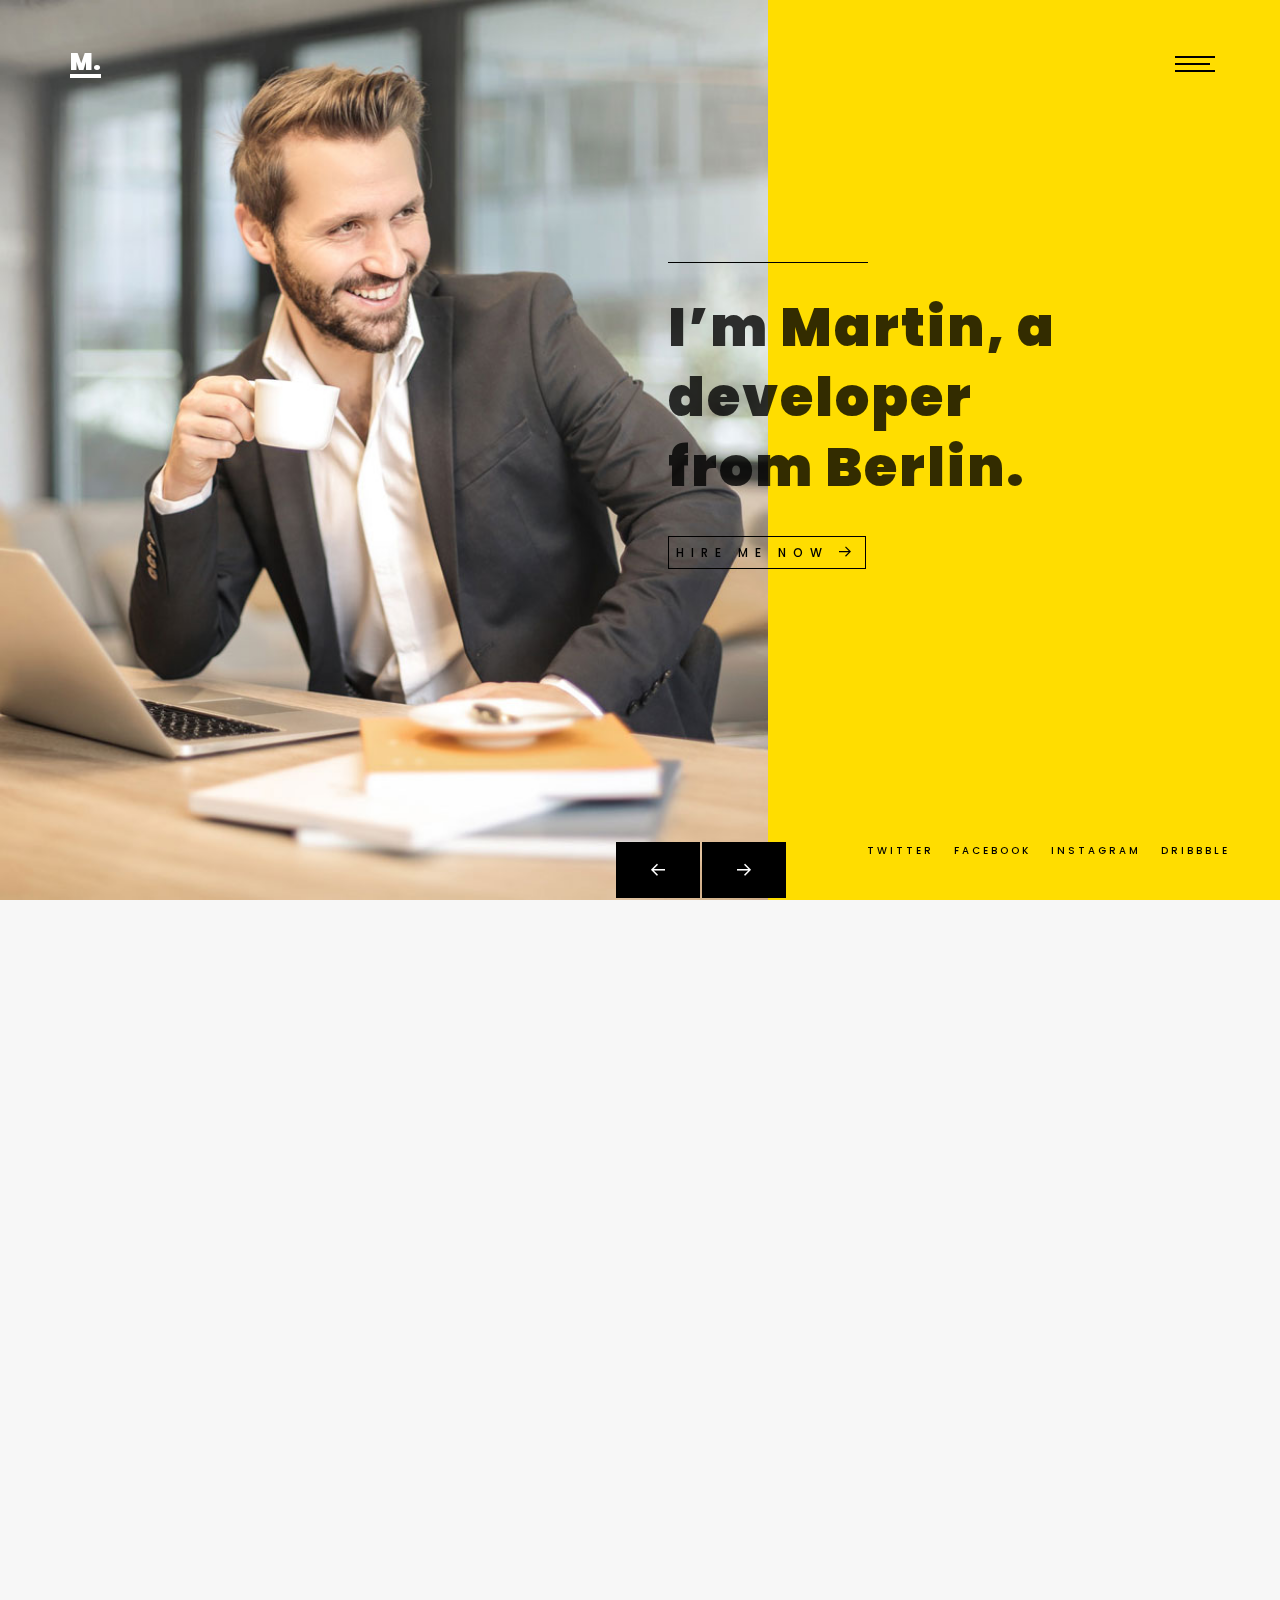
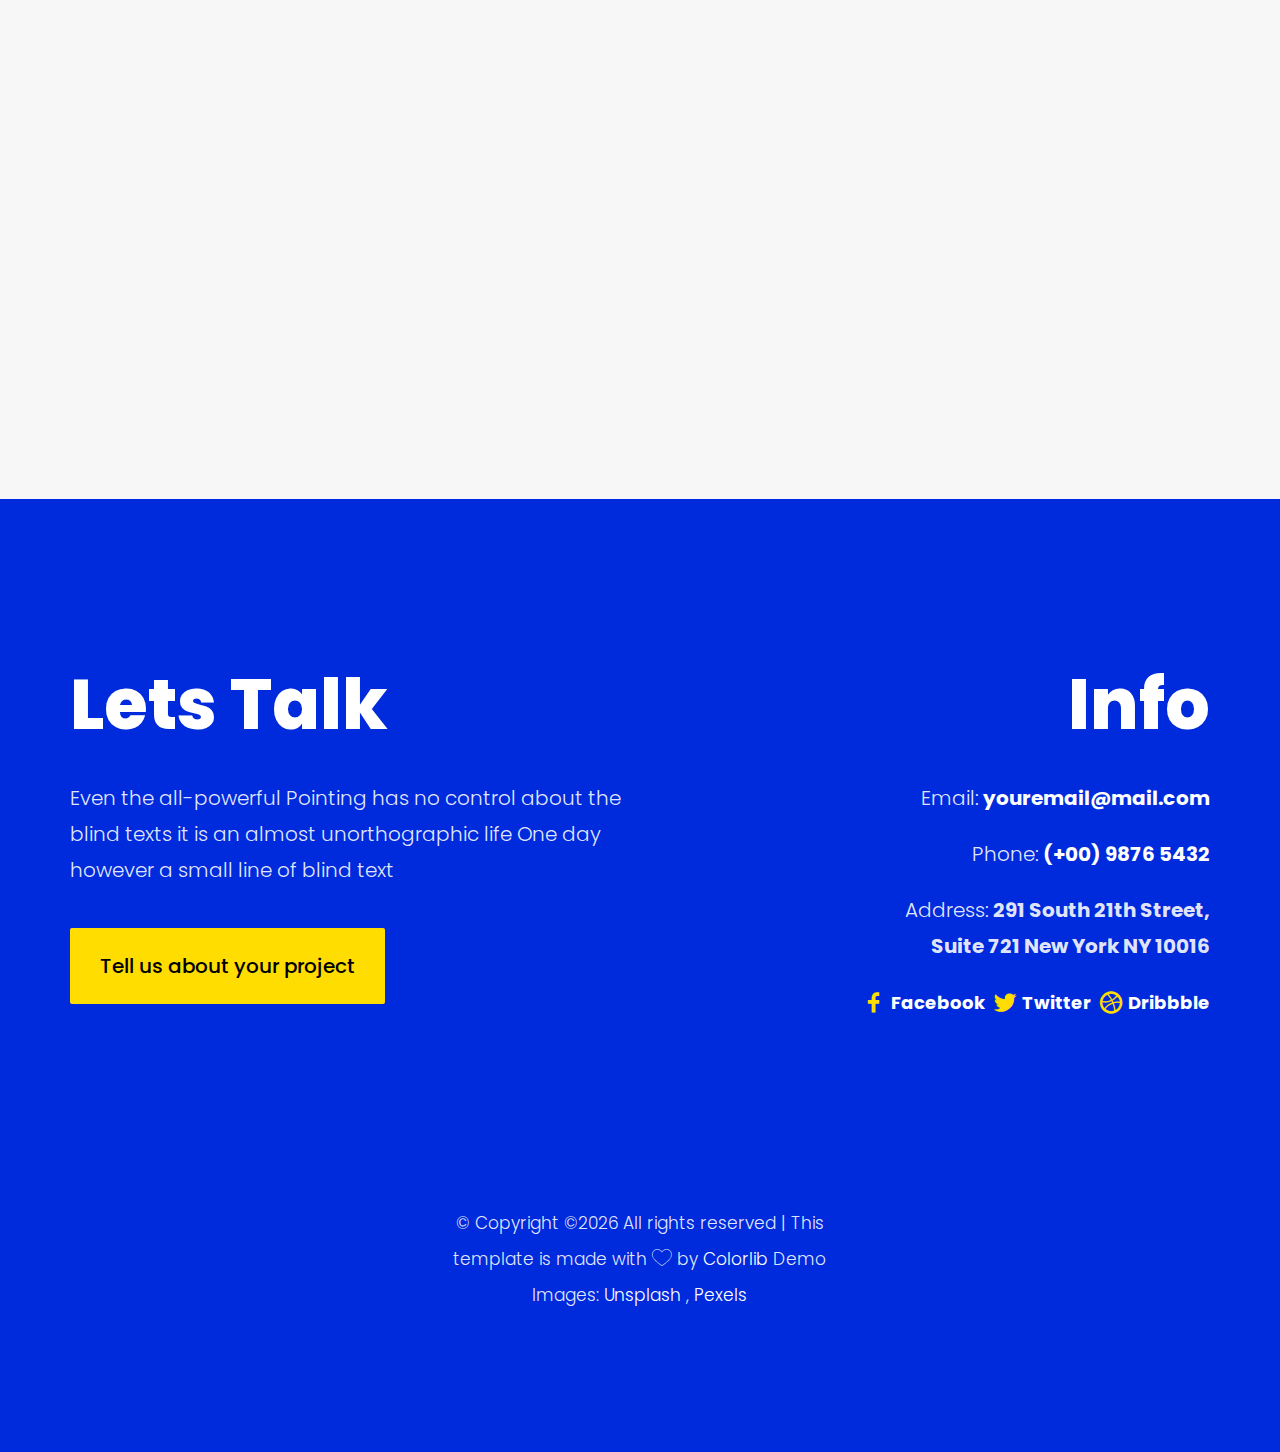
==== index.html @ ef17acbb "initial commmit" ====
<!DOCTYPE HTML>
<html>
	<head>
	<meta charset="utf-8">
	<meta http-equiv="X-UA-Compatible" content="IE=edge">
	<title>Martin Template</title>
	<meta name="viewport" content="width=device-width, initial-scale=1">
	<meta name="description" content="" />
	<meta name="keywords" content="" />
	<meta name="author" content="" />

  <!-- Facebook and Twitter integration -->
	<meta property="og:title" content=""/>
	<meta property="og:image" content=""/>
	<meta property="og:url" content=""/>
	<meta property="og:site_name" content=""/>
	<meta property="og:description" content=""/>
	<meta name="twitter:title" content="" />
	<meta name="twitter:image" content="" />
	<meta name="twitter:url" content="" />
	<meta name="twitter:card" content="" />

	<!-- Place favicon.ico and apple-touch-icon.png in the root directory -->
	<link rel="shortcut icon" href="favicon.ico">

	<link href="https://fonts.googleapis.com/css?family=Poppins:300,400,500,600,700,800" rel="stylesheet">
	
	<!-- Animate.css -->
	<link rel="stylesheet" href="css/animate.css">
	<!-- Icomoon Icon Fonts-->
	<link rel="stylesheet" href="css/icomoon.css">
	<!-- Bootstrap  -->
	<link rel="stylesheet" href="css/bootstrap.css">
	<!-- Owl Carousel -->
	<link rel="stylesheet" href="css/owl.carousel.min.css">
	<link rel="stylesheet" href="css/owl.theme.default.min.css">
	<!-- Magnific Popup -->
	<link rel="stylesheet" href="css/magnific-popup.css">

	<link rel="stylesheet" href="css/style.css">


	<!-- Modernizr JS -->
	<script src="js/modernizr-2.6.2.min.js"></script>
	<!-- FOR IE9 below -->
	<!--[if lt IE 9]>
	<script src="js/respond.min.js"></script>
	<![endif]-->

	</head>
	<body>

	<nav id="colorlib-main-nav" role="navigation">
		<a href="#" class="js-colorlib-nav-toggle colorlib-nav-toggle active"><i></i></a>
		<div class="js-fullheight colorlib-table">
			<div class="colorlib-table-cell js-fullheight">
				<div class="container">
					<div class="row">
						<div class="col-md-12 text-center">
							<ul>
								<li class="active"><a href="index.html"><span>Home</span></a></li>
								<li><a href="about.html"><span>About</span></a></li>
								<li><a href="services.html"><span>Services</span></a></li>
								<li><a href="work.html"><span>Work</span></a></li>
								<li><a href="blog.html"><span>Blog</span></a></li>
								<li><a href="contact.html"><span>Contact</span></a></li>
							</ul>
						</div>
					</div>
				</div>
			</div>
		</div>
	</nav>
	
	<div id="colorlib-page">
		<header>
			<div class="container">
				<div class="row">
					<div class="col-md-12">
						<div class="colorlib-navbar-brand">
							<a class="colorlib-logo" href="index.html">M.</a>
						</div>
						<a href="#" class="js-colorlib-nav-toggle colorlib-nav-toggle"><i></i></a>
					</div>
				</div>
			</div>
		</header>
		<div id="colorlib-hero" class="js-fullheight">
			<p class="social-media">
				<a href="#">Twitter</a>
				<a href="#">Facebook</a>
				<a href="#">Instagram</a>
				<a href="#">Dribbble</a>
			</p>
			<div class="owl-carousel">
				<div class="item">
					<div class="hero-flex js-fullheight">
						<div class="col-three-forth">
							<div class="hero-img js-fullheight" style="background-image: url(images/img_bg_1.jpg);"></div>
						</div>
						<div class="col-one-forth js-fullheight">
							<div class="display-t js-fullheight">
								<div class="display-tc js-fullheight">
									<div class="text-inner">
										<div class="desc">
											<h2>I’m Martin, a developer from Berlin.</h2>
											<p><a href="work.html" class="btn-view">Hire me now <i class="icon-arrow-right3"></i></a></p>
										</div>
									</div>
								</div>
							</div>
						</div>
					</div>
				</div>
				<div class="item">
					<div class="hero-flex js-fullheight">
						<div class="col-three-forth">
							<div class="hero-img js-fullheight" style="background-image: url(images/img_bg_2.jpg);"></div>
						</div>
						<div class="col-one-forth js-fullheight">
							<div class="display-t js-fullheight">
								<div class="display-tc js-fullheight">
									<div class="text-inner">
										<div class="desc">
											<h2>I'm a Digital Product Designer &amp; Art Director based in Berlin.</h2>
											<p><a href="work.html" class="btn-view">Hire me now <i class="icon-arrow-right3"></i></a></p>
										</div>
									</div>
								</div>
							</div>
						</div>
					</div>
				</div>
			</div>
		</div>
		<div class="colorlib-services">
			<div class="container">
				<div class="row">
					<div class="col-md-12 col-md-offset-0 text-center animate-box intro-heading">
						<span>What I Do</span>
						<h2>Strategy, design and a bit of magic</h2>
					</div>
				</div>
				<div class="row">
					<div class="col-md-4 text-center animate-box">
						<div class="services">
							<span class="icon">
								<i class="icon-magnifying-glass"></i>
							</span>
							<div class="desc">
								<h3><a href="#">Explore</a></h3>
								<h4>Design Sprints</h4>
								<h4>Product Strategy</h4>
								<h4>UX Strategy</h4>
							</div>
						</div>
					</div>
					<div class="col-md-4 text-center animate-box">
						<div class="services">
							<span class="icon">
								<i class="icon-layers"></i>
							</span>
							<div class="desc">
								<h3><a href="#">Create</a></h3>
								<h4>Information</h4>
								<h4>UX/UI Design</h4>
								<h4>Branding</h4>
							</div>
						</div>
					</div>
					<div class="col-md-4 text-center animate-box">
						<div class="services">
							<span class="icon">
								<i class="icon-lightbulb"></i>
							</span>
							<div class="desc">
								<h3><a href="#">Learn</a></h3>
								<h4>Prototyping</h4>
								<h4>User Testing</h4>
								<h4>UI Testing</h4>
							</div>
						</div>
					</div>
				</div>
			</div>
		</div>
		
		<div class="colorlib-case colorlib-bg-white">
			<div class="container">
				<div class="row">
					<div class="col-md-12 col-md-offset-0 text-center animate-box intro-heading">
						<span>Work</span>
						<h2>Happy spending my time to this projects</h2>
					</div>
				</div>
				<div class="work-wrap">
					<div class="row animate-box">
						<div class="owl-carousel1">
							<div class="item">
								<div class="col-md-6">
									<div class="case-img" style="background-image: url(images/work-1.jpg);"></div>
								</div>
								<div class="col-md-6">
									<div class="case-desc">
										<p class="tag"><span>UI/UX, Art Direction</span></p>
										<h3><a href="#">Playtime Website Manager</a></h3>
										<p>Even the all-powerful Pointing has no control about the blind texts it is an almost unorthographic life One day however a small</p>
										<p><a href="#" class="btn btn-primary">See details</a></p>
									</div>
								</div>
							</div>
							<div class="item">
								<div class="col-md-6">
									<div class="case-img" style="background-image: url(images/work-2.jpg);"></div>
								</div>
								<div class="col-md-6">
									<div class="case-desc">
										<p class="tag"><span>UI/UX, Art Direction</span></p>
										<h3><a href="#">Race Mobile Application</a></h3>
										<p>Even the all-powerful Pointing has no control about the blind texts it is an almost unorthographic life One day however a small</p>
										<p><a href="#" class="btn btn-primary">See details</a></p>
									</div>
								</div>
							</div>
							<div class="item">
								<div class="col-md-6">
									<div class="case-img" style="background-image: url(images/work-3.jpg);"></div>
								</div>
								<div class="col-md-6">
									<div class="case-desc">
										<p class="tag"><span>UI/UX, Art Direction</span></p>
										<h3><a href="#">Playtime Website Manager</a></h3>
										<p>Even the all-powerful Pointing has no control about the blind texts it is an almost unorthographic life One day however a small</p>
										<p><a href="#" class="btn btn-primary">See details</a></p>
									</div>
								</div>
							</div>
						</div>
					</div>
				</div>
			</div>
		</div>

		<div id="colorlib-subscribe">
			<div class="overlay"></div>
			<div class="container">
				<div class="row row-padded-bottom">
					<div class="col-md-8 col-md-offset-2 text-center animate-box">
						<p>When she reached the first hills of the Italic Mountains, she had a last view back on the skyline of her hometown Bookmarksgrove, the headline of Alphabet Village and the subline of her own road, the Line Lane. Pityful a rethoric question ran over her cheek, then she continued her way.</p>
						<p>Even the all-powerful <strong>Pointing</strong> has no <strong>control about the blind texts it is an almost unorthographic</strong> life One day however a small line of blind text</p>
						<p><a href="#" class="resume"><i class="icon-documents"></i> Read my resume here</a></p>
					</div>
				</div>
				<div class="row">
					<div class="col-md-8 col-md-offset-2 text-center colorlib-heading animate-box">
						<h2>Subscribe Newsletter</h2>
						<p>Subscribe our newsletter and get latest update</p>
					</div>
				</div>
				<div class="row animate-box">
					<div class="col-md-6 col-md-offset-3">
						<div class="row">
							<div class="col-md-12">
								<form class="form-inline qbstp-header-subscribe">
									<div class="col-three-forth">
										<div class="form-group">
											<input type="text" class="form-control" id="email" placeholder="Enter your email">
										</div>
									</div>
									<div class="col-one-third">
										<div class="form-group">
											<button type="submit" class="btn btn-primary">Subscribe Now</button>
										</div>
									</div>
								</form>
							</div>
						</div>
					</div>
				</div>
			</div>
		</div>

		<footer class="colorlib-footer">
			<div class="container">
				<div class="row row-padded-bottom">
					<div class="col-md-6">
						<h3>Lets Talk</h3>
						<p>Even the all-powerful Pointing has no control about the blind texts it is an almost unorthographic life One day however a small line of blind text</p>
						<p class="btn-footer"><a href="#">Tell us about your project</a></p>
					</div>
					<div class="col-md-6 info">
						<h3>Info</h3>
						<p>Email: <strong><a href="#">youremail@mail.com</a></strong></p>
						<p>Phone: <strong><a href="#">(+00) 9876 5432</a></strong></p>
						<p>Address: <strong>291 South 21th Street, <br> Suite 721 New York NY 10016</strong></p>
						<p class="colorlib-social-icons">
							<span><a href="#"><i class="icon-social-facebook"></i>Facebook</a></span>
							<span><a href="#"><i class="icon-social-twitter"></i>Twitter</a></span>
							<span><a href="#"><i class="icon-social-dribbble"></i>Dribbble</a></span>
						</p>
					</div>
				</div>
			</div>
			<div class="container-fluid">
				<div class="row copyright">
					<div class="col-md-4 col-md-offset-4 text-center">
						<p>
							<small class="block">&copy; <!-- Link back to Colorlib can't be removed. Template is licensed under CC BY 3.0. -->
Copyright &copy;<script>document.write(new Date().getFullYear());</script> All rights reserved | This template is made with <i class="icon-heart" aria-hidden="true"></i> by <a href="https://colorlib.com" target="_blank">Colorlib</a>
<!-- Link back to Colorlib can't be removed. Template is licensed under CC BY 3.0. --></small> 
							<small class="block">Demo Images: <a href="http://unsplash.co/" target="_blank">Unsplash</a> , <a href="https://www.pexels.com/" target="_blank">Pexels</a></small>
						</p>
					</div>
				</div>
			</div>
		</footer>
	</div>

	<!-- jQuery -->
	<script src="js/jquery.min.js"></script>
	<!-- jQuery Easing -->
	<script src="js/jquery.easing.1.3.js"></script>
	<!-- Bootstrap -->
	<script src="js/bootstrap.min.js"></script>
	<!-- Waypoints -->
	<script src="js/jquery.waypoints.min.js"></script>
	<!-- Owl Carousel -->
	<script src="js/owl.carousel.min.js"></script>
	<!-- Magnific Popup -->
	<script src="js/jquery.magnific-popup.min.js"></script>
	<script src="js/magnific-popup-options.js"></script>

	<!-- Main JS (Do not remove) -->
	<script src="js/main.js"></script>

	</body>
</html>
---- css/icomoon.css ----
@font-face {
  font-family: 'icomoon';
  src:  url('fonts/icomoon.eot?4ros5j');
  src:  url('fonts/icomoon.eot?4ros5j#iefix') format('embedded-opentype'),
    url('fonts/icomoon.ttf?4ros5j') format('truetype'),
    url('fonts/icomoon.woff?4ros5j') format('woff'),
    url('fonts/icomoon.svg?4ros5j#icomoon') format('svg');
  font-weight: normal;
  font-style: normal;
}

[class^="icon-"], [class*=" icon-"] {
  /* use !important to prevent issues with browser extensions that change fonts */
  font-family: 'icomoon' !important;
  speak: none;
  font-style: normal;
  font-weight: normal;
  font-variant: normal;
  text-transform: none;
  line-height: 1;

  /* Better Font Rendering =========== */
  -webkit-font-smoothing: antialiased;
  -moz-osx-font-smoothing: grayscale;
}

.icon-add-outline:before {
  content: "\eb3e";
}
.icon-add-solid:before {
  content: "\eb3f";
}
.icon-adjust:before {
  content: "\eb40";
}
.icon-airplane:before {
  content: "\eb41";
}
.icon-album:before {
  content: "\eb42";
}
.icon-align-center2:before {
  content: "\eb43";
}
.icon-align-justified:before {
  content: "\eb44";
}
.icon-align-left2:before {
  content: "\eb45";
}
.icon-align-right2:before {
  content: "\eb46";
}
.icon-anchor4:before {
  content: "\eb47";
}
.icon-announcement:before {
  content: "\eb48";
}
.icon-apparel:before {
  content: "\eb49";
}
.icon-arrow-down3:before {
  content: "\eb4a";
}
.icon-arrow-left3:before {
  content: "\eb4b";
}
.icon-arrow-outline-down:before {
  content: "\eb4c";
}
.icon-arrow-outline-left:before {
  content: "\eb4d";
}
.icon-arrow-outline-right:before {
  content: "\eb4e";
}
.icon-arrow-outline-up:before {
  content: "\eb4f";
}
.icon-arrow-right3:before {
  content: "\eb50";
}
.icon-arrow-thick-down:before {
  content: "\eb51";
}
.icon-arrow-thick-left:before {
  content: "\eb52";
}
.icon-arrow-thick-right:before {
  content: "\eb53";
}
.icon-arrow-thick-up:before {
  content: "\eb54";
}
.icon-arrow-thin-down:before {
  content: "\eb55";
}
.icon-arrow-thin-left:before {
  content: "\eb56";
}
.icon-arrow-thin-right:before {
  content: "\eb57";
}
.icon-arrow-thin-up:before {
  content: "\eb58";
}
.icon-arrow-up3:before {
  content: "\eb59";
}
.icon-artist:before {
  content: "\eb5a";
}
.icon-at-symbol:before {
  content: "\eb5b";
}
.icon-attachment3:before {
  content: "\eb5c";
}
.icon-backspace2:before {
  content: "\eb5d";
}
.icon-backward:before {
  content: "\eb5e";
}
.icon-backward-step:before {
  content: "\eb5f";
}
.icon-badge:before {
  content: "\eb60";
}
.icon-battery-full2:before {
  content: "\eb61";
}
.icon-battery-half:before {
  content: "\eb62";
}
.icon-battery-low2:before {
  content: "\eb63";
}
.icon-beverage:before {
  content: "\eb64";
}
.icon-block:before {
  content: "\eb65";
}
.icon-bluetooth2:before {
  content: "\eb66";
}
.icon-bolt:before {
  content: "\eb67";
}
.icon-book-reference:before {
  content: "\eb68";
}
.icon-bookmark3:before {
  content: "\eb69";
}
.icon-bookmarkcopy2:before {
  content: "\eb6a";
}
.icon-bookmarkcopy3:before {
  content: "\eb6b";
}
.icon-bookmark-outline:before {
  content: "\eb6c";
}
.icon-bookmark-outline-add:before {
  content: "\eb6d";
}
.icon-border-all:before {
  content: "\eb6e";
}
.icon-border-bottom:before {
  content: "\eb6f";
}
.icon-border-horizontal:before {
  content: "\eb70";
}
.icon-border-inner:before {
  content: "\eb71";
}
.icon-border-left:before {
  content: "\eb72";
}
.icon-border-none:before {
  content: "\eb73";
}
.icon-border-outer:before {
  content: "\eb74";
}
.icon-border-right:before {
  content: "\eb75";
}
.icon-border-top:before {
  content: "\eb76";
}
.icon-border-vertical:before {
  content: "\eb77";
}
.icon-box2:before {
  content: "\eb78";
}
.icon-brightness-down:before {
  content: "\eb79";
}
.icon-brightness-up:before {
  content: "\eb7a";
}
.icon-browser-window:before {
  content: "\eb7b";
}
.icon-browser-window-new:before {
  content: "\eb7c";
}
.icon-browser-window-open:before {
  content: "\eb7d";
}
.icon-bug:before {
  content: "\eb7e";
}
.icon-buoy:before {
  content: "\eb7f";
}
.icon-calculator2:before {
  content: "\eb80";
}
.icon-calendar3:before {
  content: "\eb81";
}
.icon-camera4:before {
  content: "\eb82";
}
.icon-chart:before {
  content: "\eb83";
}
.icon-chart-bar2:before {
  content: "\eb84";
}
.icon-chart-pie2:before {
  content: "\eb85";
}
.icon-chat-bubble-dots:before {
  content: "\eb86";
}
.icon-checkmark:before {
  content: "\eb87";
}
.icon-checkmark-outline:before {
  content: "\eb88";
}
.icon-cheveron-down:before {
  content: "\eb89";
}
.icon-cheveron-left:before {
  content: "\eb8a";
}
.icon-cheveron-outline-down:before {
  content: "\eb8b";
}
.icon-cheveron-outline-left:before {
  content: "\eb8c";
}
.icon-cheveron-outline-right:before {
  content: "\eb8d";
}
.icon-cheveron-outline-up:before {
  content: "\eb8e";
}
.icon-cheveron-right:before {
  content: "\eb8f";
}
.icon-cheveron-up:before {
  content: "\eb90";
}
.icon-clipboard4:before {
  content: "\eb91";
}
.icon-close:before {
  content: "\eb92";
}
.icon-close-outline:before {
  content: "\eb93";
}
.icon-close-solid:before {
  content: "\eb94";
}
.icon-cloud3:before {
  content: "\eb95";
}
.icon-cloud-upload:before {
  content: "\eb96";
}
.icon-code3:before {
  content: "\eb97";
}
.icon-coffee2:before {
  content: "\eb98";
}
.icon-cog2:before {
  content: "\eb99";
}
.icon-color-palette:before {
  content: "\eb9a";
}
.icon-compose:before {
  content: "\eb9b";
}
.icon-computer-desktop:before {
  content: "\eb9c";
}
.icon-computer-laptop:before {
  content: "\eb9d";
}
.icon-conversation:before {
  content: "\eb9e";
}
.icon-copy2:before {
  content: "\eb9f";
}
.icon-credit-card3:before {
  content: "\eba0";
}
.icon-currency-dollar:before {
  content: "\eba1";
}
.icon-dashboard:before {
  content: "\eba2";
}
.icon-date-add:before {
  content: "\eba3";
}
.icon-dial-pad:before {
  content: "\eba4";
}
.icon-directions2:before {
  content: "\eba5";
}
.icon-document3:before {
  content: "\eba6";
}
.icon-document-add2:before {
  content: "\eba7";
}
.icon-dots-horizontal-double:before {
  content: "\eba8";
}
.icon-dots-horizontal-triple:before {
  content: "\eba9";
}
.icon-download4:before {
  content: "\ebaa";
}
.icon-duplicate:before {
  content: "\ebab";
}
.icon-edit-copy:before {
  content: "\ebac";
}
.icon-edit-crop:before {
  content: "\ebad";
}
.icon-edit-cut:before {
  content: "\ebae";
}
.icon-edit-pencil:before {
  content: "\ebaf";
}
.icon-education:before {
  content: "\ebb0";
}
.icon-envelope2:before {
  content: "\ebb1";
}
.icon-exclamation-outline:before {
  content: "\ebb2";
}
.icon-exclamation-solid:before {
  content: "\ebb3";
}
.icon-explore:before {
  content: "\ebb4";
}
.icon-factory:before {
  content: "\ebb5";
}
.icon-fast-forward2:before {
  content: "\ebb6";
}
.icon-fast-rewind:before {
  content: "\ebb7";
}
.icon-film3:before {
  content: "\ebb8";
}
.icon-filter2:before {
  content: "\ebb9";
}
.icon-flag4:before {
  content: "\ebba";
}
.icon-flashlight:before {
  content: "\ebbb";
}
.icon-folder3:before {
  content: "\ebbc";
}
.icon-folder-outline:before {
  content: "\ebbd";
}
.icon-folder-outline-add:before {
  content: "\ebbe";
}
.icon-format-bold:before {
  content: "\ebbf";
}
.icon-format-font-size:before {
  content: "\ebc0";
}
.icon-format-italic:before {
  content: "\ebc1";
}
.icon-format-text-size:before {
  content: "\ebc2";
}
.icon-format-underline:before {
  content: "\ebc3";
}
.icon-forward:before {
  content: "\ebc4";
}
.icon-forward-step:before {
  content: "\ebc5";
}
.icon-gift4:before {
  content: "\ebc6";
}
.icon-globe4:before {
  content: "\ebc7";
}
.icon-hand-stop:before {
  content: "\ebc8";
}
.icon-hard-drive2:before {
  content: "\ebc9";
}
.icon-headphones3:before {
  content: "\ebca";
}
.icon-heart4:before {
  content: "\ebcb";
}
.icon-home3:before {
  content: "\ebcc";
}
.icon-hot:before {
  content: "\ebcd";
}
.icon-hour-glass:before {
  content: "\ebce";
}
.icon-inbox2:before {
  content: "\ebcf";
}
.icon-inbox-check:before {
  content: "\ebd0";
}
.icon-inbox-download:before {
  content: "\ebd1";
}
.icon-inbox-full:before {
  content: "\ebd2";
}
.icon-indent-decrease:before {
  content: "\ebd3";
}
.icon-indent-increase:before {
  content: "\ebd4";
}
.icon-information-outline:before {
  content: "\ebd5";
}
.icon-information-solid:before {
  content: "\ebd6";
}
.icon-key3:before {
  content: "\ebd7";
}
.icon-keyboard:before {
  content: "\ebd8";
}
.icon-layers3:before {
  content: "\ebd9";
}
.icon-library:before {
  content: "\ebda";
}
.icon-light-bulb:before {
  content: "\ebdb";
}
.icon-link3:before {
  content: "\ebdc";
}
.icon-list2:before {
  content: "\ebdd";
}
.icon-list-add:before {
  content: "\ebde";
}
.icon-list-bullet:before {
  content: "\ebdf";
}
.icon-load-balancer:before {
  content: "\ebe0";
}
.icon-location2:before {
  content: "\ebe1";
}
.icon-location-current:before {
  content: "\ebe2";
}
.icon-location-food:before {
  content: "\ebe3";
}
.icon-location-gas-station:before {
  content: "\ebe4";
}
.icon-location-hotel:before {
  content: "\ebe5";
}
.icon-location-marina:before {
  content: "\ebe6";
}
.icon-location-park:before {
  content: "\ebe7";
}
.icon-location-restroom:before {
  content: "\ebe8";
}
.icon-location-shopping:before {
  content: "\ebe9";
}
.icon-lock-closed2:before {
  content: "\ebea";
}
.icon-lock-open2:before {
  content: "\ebeb";
}
.icon-map4:before {
  content: "\ebec";
}
.icon-menu2:before {
  content: "\ebed";
}
.icon-mic3:before {
  content: "\ebee";
}
.icon-minus-outline2:before {
  content: "\ebef";
}
.icon-minus-solid:before {
  content: "\ebf0";
}
.icon-mobile-devices:before {
  content: "\ebf1";
}
.icon-mood-happy-outline:before {
  content: "\ebf2";
}
.icon-mood-happy-solid:before {
  content: "\ebf3";
}
.icon-mood-neutral-outline:before {
  content: "\ebf4";
}
.icon-mood-neutral-solid:before {
  content: "\ebf5";
}
.icon-mood-sad-outline:before {
  content: "\ebf6";
}
.icon-mood-sad-solid:before {
  content: "\ebf7";
}
.icon-mouse:before {
  content: "\ebf8";
}
.icon-music-album:before {
  content: "\ebf9";
}
.icon-music-artist:before {
  content: "\ebfa";
}
.icon-music-notes:before {
  content: "\ebfb";
}
.icon-music-playlist:before {
  content: "\ebfc";
}
.icon-navigation-more:before {
  content: "\ebfd";
}
.icon-network:before {
  content: "\ebfe";
}
.icon-news-paper:before {
  content: "\ebff";
}
.icon-notification:before {
  content: "\ec00";
}
.icon-notifications:before {
  content: "\ec01";
}
.icon-notifications-outline:before {
  content: "\ec02";
}
.icon-paste:before {
  content: "\ec03";
}
.icon-pause2:before {
  content: "\ec04";
}
.icon-pause-outline:before {
  content: "\ec05";
}
.icon-pause-solid:before {
  content: "\ec06";
}
.icon-pen-tool:before {
  content: "\ec07";
}
.icon-phone4:before {
  content: "\ec08";
}
.icon-photo:before {
  content: "\ec09";
}
.icon-php-elephant:before {
  content: "\ec0a";
}
.icon-pin2:before {
  content: "\ec0b";
}
.icon-play2:before {
  content: "\ec0c";
}
.icon-play-outline:before {
  content: "\ec0d";
}
.icon-playlist:before {
  content: "\ec0e";
}
.icon-plugin:before {
  content: "\ec0f";
}
.icon-portfolio:before {
  content: "\ec10";
}
.icon-printer4:before {
  content: "\ec11";
}
.icon-pylon:before {
  content: "\ec12";
}
.icon-question:before {
  content: "\ec13";
}
.icon-queue:before {
  content: "\ec14";
}
.icon-radar2:before {
  content: "\ec15";
}
.icon-radarcopy2:before {
  content: "\ec16";
}
.icon-radio2:before {
  content: "\ec17";
}
.icon-refresh3:before {
  content: "\ec18";
}
.icon-reload:before {
  content: "\ec19";
}
.icon-reply:before {
  content: "\ec1a";
}
.icon-reply-all:before {
  content: "\ec1b";
}
.icon-repost:before {
  content: "\ec1c";
}
.icon-save-disk:before {
  content: "\ec1d";
}
.icon-screen-full:before {
  content: "\ec1e";
}
.icon-search3:before {
  content: "\ec1f";
}
.icon-send2:before {
  content: "\ec20";
}
.icon-servers:before {
  content: "\ec21";
}
.icon-share2:before {
  content: "\ec22";
}
.icon-share-01:before {
  content: "\ec23";
}
.icon-share-alt:before {
  content: "\ec24";
}
.icon-shield3:before {
  content: "\ec25";
}
.icon-shopping-cart3:before {
  content: "\ec26";
}
.icon-show-sidebar:before {
  content: "\ec27";
}
.icon-shuffle2:before {
  content: "\ec28";
}
.icon-stand-by:before {
  content: "\ec29";
}
.icon-star-full:before {
  content: "\ec2a";
}
.icon-station:before {
  content: "\ec2b";
}
.icon-step-backward:before {
  content: "\ec2c";
}
.icon-step-forward:before {
  content: "\ec2d";
}
.icon-stethoscope:before {
  content: "\ec2e";
}
.icon-store-front:before {
  content: "\ec2f";
}
.icon-stroke-width:before {
  content: "\ec30";
}
.icon-subdirectory-left:before {
  content: "\ec31";
}
.icon-subdirectory-right:before {
  content: "\ec32";
}
.icon-swap:before {
  content: "\ec33";
}
.icon-tablet3:before {
  content: "\ec34";
}
.icon-tag3:before {
  content: "\ec35";
}
.icon-target3:before {
  content: "\ec36";
}
.icon-text-box:before {
  content: "\ec37";
}
.icon-text-decoration:before {
  content: "\ec38";
}
.icon-thermometer3:before {
  content: "\ec39";
}
.icon-thumbs-down3:before {
  content: "\ec3a";
}
.icon-thumbs-up3:before {
  content: "\ec3b";
}
.icon-ticket2:before {
  content: "\ec3c";
}
.icon-time2:before {
  content: "\ec3d";
}
.icon-timer:before {
  content: "\ec3e";
}
.icon-toolscopy:before {
  content: "\ec3f";
}
.icon-translate:before {
  content: "\ec40";
}
.icon-trash3:before {
  content: "\ec41";
}
.icon-travel:before {
  content: "\ec42";
}
.icon-travel-bus:before {
  content: "\ec43";
}
.icon-travel-car:before {
  content: "\ec44";
}
.icon-travel-case:before {
  content: "\ec45";
}
.icon-travel-taxi-cab:before {
  content: "\ec46";
}
.icon-travel-train:before {
  content: "\ec47";
}
.icon-travel-walk:before {
  content: "\ec48";
}
.icon-trophy2:before {
  content: "\ec49";
}
.icon-tuning:before {
  content: "\ec4a";
}
.icon-upload4:before {
  content: "\ec4b";
}
.icon-usb:before {
  content: "\ec4c";
}
.icon-user3:before {
  content: "\ec4d";
}
.icon-user-add2:before {
  content: "\ec4e";
}
.icon-user-group:before {
  content: "\ec4f";
}
.icon-user-solid-circle:before {
  content: "\ec50";
}
.icon-user-solid-square:before {
  content: "\ec51";
}
.icon-vector:before {
  content: "\ec52";
}
.icon-video-camera:before {
  content: "\ec53";
}
.icon-view-carousel:before {
  content: "\ec54";
}
.icon-view-column:before {
  content: "\ec55";
}
.icon-view-hide:before {
  content: "\ec56";
}
.icon-view-list:before {
  content: "\ec57";
}
.icon-view-show:before {
  content: "\ec58";
}
.icon-view-tile:before {
  content: "\ec59";
}
.icon-volume-down2:before {
  content: "\ec5a";
}
.icon-volume-mute2:before {
  content: "\ec5b";
}
.icon-volume-off:before {
  content: "\ec5c";
}
.icon-volume-up2:before {
  content: "\ec5d";
}
.icon-wallet2:before {
  content: "\ec5e";
}
.icon-watch3:before {
  content: "\ec5f";
}
.icon-window:before {
  content: "\ec60";
}
.icon-window-new:before {
  content: "\ec61";
}
.icon-window-open:before {
  content: "\ec62";
}
.icon-wrench:before {
  content: "\ec63";
}
.icon-yin-yang:before {
  content: "\ec64";
}
.icon-zoom-in3:before {
  content: "\ec65";
}
.icon-zoom-out3:before {
  content: "\ec66";
}
.icon-times:before {
  content: "\e900";
}
.icon-tick:before {
  content: "\e901";
}
.icon-plus:before {
  content: "\e902";
}
.icon-minus:before {
  content: "\e903";
}
.icon-equals:before {
  content: "\e904";
}
.icon-divide:before {
  content: "\e905";
}
.icon-chevron-right:before {
  content: "\e906";
}
.icon-chevron-left:before {
  content: "\e907";
}
.icon-arrow-right-thick:before {
  content: "\e908";
}
.icon-arrow-left-thick:before {
  content: "\e909";
}
.icon-th-small:before {
  content: "\e90a";
}
.icon-th-menu:before {
  content: "\e90b";
}
.icon-th-list:before {
  content: "\e90c";
}
.icon-th-large:before {
  content: "\e90d";
}
.icon-home:before {
  content: "\e90e";
}
.icon-arrow-forward:before {
  content: "\e90f";
}
.icon-arrow-back:before {
  content: "\e910";
}
.icon-rss2:before {
  content: "\e911";
}
.icon-location:before {
  content: "\e912";
}
.icon-link:before {
  content: "\e913";
}
.icon-image:before {
  content: "\e914";
}
.icon-arrow-up-thick:before {
  content: "\e915";
}
.icon-arrow-down-thick:before {
  content: "\e916";
}
.icon-starburst:before {
  content: "\e917";
}
.icon-starburst-outline:before {
  content: "\e918";
}
.icon-star:before {
  content: "\e919";
}
.icon-flow-children:before {
  content: "\e91a";
}
.icon-export:before {
  content: "\e91b";
}
.icon-delete:before {
  content: "\e91c";
}
.icon-delete-outline:before {
  content: "\e91d";
}
.icon-cloud-storage:before {
  content: "\e91e";
}
.icon-wi-fi:before {
  content: "\e91f";
}
.icon-heart2:before {
  content: "\e920";
}
.icon-flash:before {
  content: "\e921";
}
.icon-cancel:before {
  content: "\e922";
}
.icon-backspace:before {
  content: "\e923";
}
.icon-attachment2:before {
  content: "\e924";
}
.icon-arrow-move:before {
  content: "\e925";
}
.icon-warning:before {
  content: "\e926";
}
.icon-user:before {
  content: "\e927";
}
.icon-radar:before {
  content: "\e928";
}
.icon-lock-open:before {
  content: "\e929";
}
.icon-lock-closed:before {
  content: "\e92a";
}
.icon-location-arrow:before {
  content: "\e92b";
}
.icon-info:before {
  content: "\e92c";
}
.icon-user-delete:before {
  content: "\e92d";
}
.icon-user-add:before {
  content: "\e92e";
}
.icon-media-pause:before {
  content: "\e92f";
}
.icon-group:before {
  content: "\e930";
}
.icon-chart-pie:before {
  content: "\e931";
}
.icon-chart-line:before {
  content: "\e932";
}
.icon-chart-bar:before {
  content: "\e933";
}
.icon-chart-area:before {
  content: "\e934";
}
.icon-video2:before {
  content: "\e935";
}
.icon-point-of-interest:before {
  content: "\e936";
}
.icon-infinity:before {
  content: "\e937";
}
.icon-globe2:before {
  content: "\e938";
}
.icon-eye:before {
  content: "\e939";
}
.icon-cog:before {
  content: "\e93a";
}
.icon-camera2:before {
  content: "\e93b";
}
.icon-upload2:before {
  content: "\e93c";
}
.icon-scissors2:before {
  content: "\e93d";
}
.icon-refresh2:before {
  content: "\e93e";
}
.icon-pin:before {
  content: "\e93f";
}
.icon-key2:before {
  content: "\e940";
}
.icon-info-large:before {
  content: "\e941";
}
.icon-eject:before {
  content: "\e942";
}
.icon-download2:before {
  content: "\e943";
}
.icon-zoom:before {
  content: "\e944";
}
.icon-zoom-out:before {
  content: "\e945";
}
.icon-zoom-in:before {
  content: "\e946";
}
.icon-sort-numerically:before {
  content: "\e947";
}
.icon-sort-alphabetically:before {
  content: "\e948";
}
.icon-input-checked:before {
  content: "\e949";
}
.icon-calender:before {
  content: "\e94a";
}
.icon-world:before {
  content: "\e94b";
}
.icon-notes:before {
  content: "\e94c";
}
.icon-code:before {
  content: "\e94d";
}
.icon-arrow-sync:before {
  content: "\e94e";
}
.icon-arrow-shuffle:before {
  content: "\e94f";
}
.icon-arrow-repeat:before {
  content: "\e950";
}
.icon-arrow-minimise:before {
  content: "\e951";
}
.icon-arrow-maximise:before {
  content: "\e952";
}
.icon-arrow-loop:before {
  content: "\e953";
}
.icon-anchor2:before {
  content: "\e954";
}
.icon-spanner:before {
  content: "\e955";
}
.icon-puzzle2:before {
  content: "\e956";
}
.icon-power:before {
  content: "\e957";
}
.icon-plane:before {
  content: "\e958";
}
.icon-pi:before {
  content: "\e959";
}
.icon-phone2:before {
  content: "\e95a";
}
.icon-microphone:before {
  content: "\e95b";
}
.icon-media-rewind:before {
  content: "\e95c";
}
.icon-flag2:before {
  content: "\e95d";
}
.icon-adjust-brightness:before {
  content: "\e95e";
}
.icon-waves:before {
  content: "\e95f";
}
.icon-social-twitter:before {
  content: "\eb3b";
}
.icon-social-facebook:before {
  content: "\eb3c";
}
.icon-social-dribbble:before {
  content: "\eb3d";
}
.icon-media-stop:before {
  content: "\e960";
}
.icon-media-record:before {
  content: "\e961";
}
.icon-media-play:before {
  content: "\e962";
}
.icon-media-fast-forward:before {
  content: "\e963";
}
.icon-media-eject:before {
  content: "\e964";
}
.icon-social-vimeo:before {
  content: "\eb3a";
}
.icon-social-tumbler:before {
  content: "\eb39";
}
.icon-social-skype:before {
  content: "\eb38";
}
.icon-social-pinterest:before {
  content: "\eb37";
}
.icon-social-linkedin:before {
  content: "\e965";
}
.icon-social-last-fm:before {
  content: "\e966";
}
.icon-social-github:before {
  content: "\e967";
}
.icon-social-flickr:before {
  content: "\e968";
}
.icon-at:before {
  content: "\e969";
}
.icon-times-outline:before {
  content: "\e96a";
}
.icon-plus-outline:before {
  content: "\e96b";
}
.icon-minus-outline:before {
  content: "\e96c";
}
.icon-tick-outline:before {
  content: "\e96d";
}
.icon-th-large-outline:before {
  content: "\e96e";
}
.icon-equals-outline:before {
  content: "\e96f";
}
.icon-divide-outline:before {
  content: "\e970";
}
.icon-chevron-right-outline:before {
  content: "\e971";
}
.icon-chevron-left-outline:before {
  content: "\e972";
}
.icon-arrow-right-outline:before {
  content: "\e973";
}
.icon-arrow-left-outline:before {
  content: "\e974";
}
.icon-th-small-outline:before {
  content: "\e975";
}
.icon-th-menu-outline:before {
  content: "\e976";
}
.icon-th-list-outline:before {
  content: "\e977";
}
.icon-news:before {
  content: "\e978";
}
.icon-home-outline:before {
  content: "\e979";
}
.icon-arrow-up-outline:before {
  content: "\e97a";
}
.icon-arrow-forward-outline:before {
  content: "\e97b";
}
.icon-arrow-down-outline:before {
  content: "\e97c";
}
.icon-arrow-back-outline:before {
  content: "\e97d";
}
.icon-trash:before {
  content: "\e97e";
}
.icon-rss-outline:before {
  content: "\e97f";
}
.icon-message:before {
  content: "\e980";
}
.icon-location-outline:before {
  content: "\e981";
}
.icon-link-outline:before {
  content: "\e982";
}
.icon-image-outline:before {
  content: "\e983";
}
.icon-export-outline:before {
  content: "\e984";
}
.icon-cross:before {
  content: "\e985";
}
.icon-wi-fi-outline:before {
  content: "\e986";
}
.icon-star-outline:before {
  content: "\e987";
}
.icon-media-pause-outline:before {
  content: "\e988";
}
.icon-mail:before {
  content: "\e989";
}
.icon-heart-outline:before {
  content: "\e98a";
}
.icon-flash-outline:before {
  content: "\e98b";
}
.icon-cancel-outline:before {
  content: "\e98c";
}
.icon-beaker2:before {
  content: "\e98d";
}
.icon-arrow-move-outline:before {
  content: "\e98e";
}
.icon-watch:before {
  content: "\e98f";
}
.icon-warning-outline:before {
  content: "\e990";
}
.icon-time:before {
  content: "\e991";
}
.icon-radar-outline:before {
  content: "\e992";
}
.icon-lock-open-outline:before {
  content: "\e993";
}
.icon-location-arrow-outline:before {
  content: "\e994";
}
.icon-info-outline:before {
  content: "\e995";
}
.icon-backspace-outline:before {
  content: "\e996";
}
.icon-attachment-outline:before {
  content: "\e997";
}
.icon-user-outline:before {
  content: "\e998";
}
.icon-user-delete-outline:before {
  content: "\e999";
}
.icon-user-add-outline:before {
  content: "\e99a";
}
.icon-lock-closed-outline:before {
  content: "\e99b";
}
.icon-group-outline:before {
  content: "\e99c";
}
.icon-chart-pie-outline:before {
  content: "\e99d";
}
.icon-chart-line-outline:before {
  content: "\e99e";
}
.icon-chart-bar-outline:before {
  content: "\e99f";
}
.icon-chart-area-outline:before {
  content: "\e9a0";
}
.icon-video-outline:before {
  content: "\e9a1";
}
.icon-point-of-interest-outline:before {
  content: "\e9a2";
}
.icon-map2:before {
  content: "\e9a3";
}
.icon-key-outline:before {
  content: "\e9a4";
}
.icon-infinity-outline:before {
  content: "\e9a5";
}
.icon-globe-outline:before {
  content: "\e9a6";
}
.icon-eye-outline:before {
  content: "\e9a7";
}
.icon-cog-outline:before {
  content: "\e9a8";
}
.icon-camera-outline:before {
  content: "\e9a9";
}
.icon-upload-outline:before {
  content: "\e9aa";
}
.icon-support:before {
  content: "\e9ab";
}
.icon-scissors-outline:before {
  content: "\e9ac";
}
.icon-refresh-outline:before {
  content: "\e9ad";
}
.icon-info-large-outline:before {
  content: "\e9ae";
}
.icon-eject-outline:before {
  content: "\e9af";
}
.icon-download-outline:before {
  content: "\e9b0";
}
.icon-battery-mid:before {
  content: "\e9b1";
}
.icon-battery-low:before {
  content: "\e9b2";
}
.icon-battery-high:before {
  content: "\e9b3";
}
.icon-zoom-outline:before {
  content: "\e9b4";
}
.icon-zoom-out-outline:before {
  content: "\e9b5";
}
.icon-zoom-in-outline:before {
  content: "\e9b6";
}
.icon-tag:before {
  content: "\e9b7";
}
.icon-tabs-outline:before {
  content: "\e9b8";
}
.icon-pin-outline:before {
  content: "\e9b9";
}
.icon-message-typing:before {
  content: "\e9ba";
}
.icon-directions:before {
  content: "\e9bb";
}
.icon-battery-full:before {
  content: "\e9bc";
}
.icon-battery-charge:before {
  content: "\e9bd";
}
.icon-pipette:before {
  content: "\e9be";
}
.icon-pencil2:before {
  content: "\e9bf";
}
.icon-folder:before {
  content: "\e9c0";
}
.icon-folder-delete:before {
  content: "\e9c1";
}
.icon-folder-add:before {
  content: "\e9c2";
}
.icon-edit2:before {
  content: "\e9c3";
}
.icon-document2:before {
  content: "\e9c4";
}
.icon-document-delete:before {
  content: "\e9c5";
}
.icon-document-add:before {
  content: "\e9c6";
}
.icon-brush:before {
  content: "\e9c7";
}
.icon-thumbs-up:before {
  content: "\e9c8";
}
.icon-thumbs-down:before {
  content: "\e9c9";
}
.icon-pen:before {
  content: "\e9ca";
}
.icon-sort-numerically-outline:before {
  content: "\e9cb";
}
.icon-sort-alphabetically-outline:before {
  content: "\e9cc";
}
.icon-social-last-fm-circular:before {
  content: "\e9cd";
}
.icon-social-github-circular:before {
  content: "\e9ce";
}
.icon-compass2:before {
  content: "\e9cf";
}
.icon-bookmark:before {
  content: "\e9d0";
}
.icon-input-checked-outline:before {
  content: "\e9d1";
}
.icon-code-outline:before {
  content: "\e9d2";
}
.icon-calender-outline:before {
  content: "\e9d3";
}
.icon-business-card:before {
  content: "\e9d4";
}
.icon-arrow-up:before {
  content: "\e9d5";
}
.icon-arrow-sync-outline:before {
  content: "\e9d6";
}
.icon-arrow-right:before {
  content: "\e9d7";
}
.icon-arrow-repeat-outline:before {
  content: "\e9d8";
}
.icon-arrow-loop-outline:before {
  content: "\e9d9";
}
.icon-arrow-left:before {
  content: "\e9da";
}
.icon-flow-switch:before {
  content: "\e9db";
}
.icon-flow-parallel:before {
  content: "\e9dc";
}
.icon-flow-merge:before {
  content: "\e9dd";
}
.icon-document-text:before {
  content: "\e9de";
}
.icon-clipboard2:before {
  content: "\e9df";
}
.icon-calculator:before {
  content: "\e9e0";
}
.icon-arrow-minimise-outline:before {
  content: "\e9e1";
}
.icon-arrow-maximise-outline:before {
  content: "\e9e2";
}
.icon-arrow-down:before {
  content: "\e9e3";
}
.icon-gift2:before {
  content: "\e9e4";
}
.icon-film:before {
  content: "\e9e5";
}
.icon-database:before {
  content: "\e9e6";
}
.icon-bell:before {
  content: "\e9e7";
}
.icon-anchor-outline:before {
  content: "\e9e8";
}
.icon-adjust-contrast:before {
  content: "\e9e9";
}
.icon-world-outline:before {
  content: "\e9ea";
}
.icon-shopping-bag:before {
  content: "\e9eb";
}
.icon-power-outline:before {
  content: "\e9ec";
}
.icon-notes-outline:before {
  content: "\e9ed";
}
.icon-device-tablet:before {
  content: "\e9ee";
}
.icon-device-phone:before {
  content: "\e9ef";
}
.icon-device-laptop:before {
  content: "\e9f0";
}
.icon-device-desktop:before {
  content: "\e9f1";
}
.icon-briefcase2:before {
  content: "\e9f2";
}
.icon-stopwatch:before {
  content: "\e9f3";
}
.icon-spanner-outline:before {
  content: "\e9f4";
}
.icon-puzzle-outline:before {
  content: "\e9f5";
}
.icon-printer2:before {
  content: "\e9f6";
}
.icon-pi-outline:before {
  content: "\e9f7";
}
.icon-lightbulb2:before {
  content: "\e9f8";
}
.icon-flag-outline:before {
  content: "\e9f9";
}
.icon-contacts:before {
  content: "\e9fa";
}
.icon-archive:before {
  content: "\e9fb";
}
.icon-weather-stormy:before {
  content: "\e9fc";
}
.icon-weather-shower:before {
  content: "\e9fd";
}
.icon-weather-partly-sunny:before {
  content: "\e9fe";
}
.icon-weather-downpour:before {
  content: "\e9ff";
}
.icon-weather-cloudy:before {
  content: "\ea00";
}
.icon-plane-outline:before {
  content: "\ea01";
}
.icon-phone-outline:before {
  content: "\ea02";
}
.icon-microphone-outline:before {
  content: "\ea03";
}
.icon-weather-windy:before {
  content: "\ea04";
}
.icon-weather-windy-cloudy:before {
  content: "\ea05";
}
.icon-weather-sunny:before {
  content: "\ea06";
}
.icon-weather-snow:before {
  content: "\ea07";
}
.icon-weather-night:before {
  content: "\ea08";
}
.icon-media-stop-outline:before {
  content: "\ea09";
}
.icon-media-rewind-outline:before {
  content: "\ea0a";
}
.icon-media-record-outline:before {
  content: "\ea0b";
}
.icon-media-play-outline:before {
  content: "\ea0c";
}
.icon-media-fast-forward-outline:before {
  content: "\ea0d";
}
.icon-media-eject-outline:before {
  content: "\ea0e";
}
.icon-wine2:before {
  content: "\ea0f";
}
.icon-waves-outline:before {
  content: "\ea10";
}
.icon-ticket:before {
  content: "\ea11";
}
.icon-tags:before {
  content: "\ea12";
}
.icon-plug:before {
  content: "\ea13";
}
.icon-headphones:before {
  content: "\ea14";
}
.icon-credit-card:before {
  content: "\ea15";
}
.icon-coffee:before {
  content: "\ea16";
}
.icon-book:before {
  content: "\ea17";
}
.icon-beer:before {
  content: "\ea18";
}
.icon-volume:before {
  content: "\ea19";
}
.icon-volume-up:before {
  content: "\ea1a";
}
.icon-volume-mute:before {
  content: "\ea1b";
}
.icon-volume-down:before {
  content: "\ea1c";
}
.icon-social-vimeo-circular:before {
  content: "\ea1d";
}
.icon-social-twitter-circular:before {
  content: "\ea1e";
}
.icon-social-pinterest-circular:before {
  content: "\ea1f";
}
.icon-social-linkedin-circular:before {
  content: "\ea20";
}
.icon-social-facebook-circular:before {
  content: "\ea21";
}
.icon-social-dribbble-circular:before {
  content: "\ea22";
}
.icon-tree:before {
  content: "\ea23";
}
.icon-thermometer:before {
  content: "\ea24";
}
.icon-social-tumbler-circular:before {
  content: "\ea25";
}
.icon-social-skype-outline:before {
  content: "\ea26";
}
.icon-social-flickr-circular:before {
  content: "\ea27";
}
.icon-social-at-circular:before {
  content: "\ea28";
}
.icon-shopping-cart:before {
  content: "\ea29";
}
.icon-messages:before {
  content: "\ea2a";
}
.icon-leaf:before {
  content: "\ea2b";
}
.icon-feather:before {
  content: "\ea2c";
}
.icon-activity:before {
  content: "\ea2d";
}
.icon-airplay:before {
  content: "\ea2e";
}
.icon-alert-circle:before {
  content: "\ea2f";
}
.icon-alert-octagon:before {
  content: "\ea30";
}
.icon-alert-triangle:before {
  content: "\ea31";
}
.icon-align-center:before {
  content: "\ea32";
}
.icon-align-justify:before {
  content: "\ea33";
}
.icon-align-left:before {
  content: "\ea34";
}
.icon-align-right:before {
  content: "\ea35";
}
.icon-anchor3:before {
  content: "\ea36";
}
.icon-aperture2:before {
  content: "\ea37";
}
.icon-archive2:before {
  content: "\ea38";
}
.icon-arrow-down2:before {
  content: "\ea39";
}
.icon-arrow-down-circle:before {
  content: "\ea3a";
}
.icon-arrow-down-left:before {
  content: "\ea3b";
}
.icon-arrow-down-right:before {
  content: "\ea3c";
}
.icon-arrow-left2:before {
  content: "\ea3d";
}
.icon-arrow-left-circle:before {
  content: "\ea3e";
}
.icon-arrow-right2:before {
  content: "\ea3f";
}
.icon-arrow-right-circle:before {
  content: "\ea40";
}
.icon-arrow-up2:before {
  content: "\ea41";
}
.icon-arrow-up-circle:before {
  content: "\ea42";
}
.icon-arrow-up-left:before {
  content: "\ea43";
}
.icon-arrow-up-right:before {
  content: "\ea44";
}
.icon-at-sign:before {
  content: "\ea45";
}
.icon-award:before {
  content: "\ea46";
}
.icon-bar-chart:before {
  content: "\ea47";
}
.icon-bar-chart-2:before {
  content: "\ea48";
}
.icon-battery:before {
  content: "\ea49";
}
.icon-battery-charging:before {
  content: "\ea4a";
}
.icon-bell2:before {
  content: "\ea4b";
}
.icon-bell-off:before {
  content: "\ea4c";
}
.icon-bluetooth:before {
  content: "\ea4d";
}
.icon-bold:before {
  content: "\ea4e";
}
.icon-book2:before {
  content: "\ea4f";
}
.icon-book-open2:before {
  content: "\ea50";
}
.icon-bookmark2:before {
  content: "\ea51";
}
.icon-box:before {
  content: "\ea52";
}
.icon-briefcase3:before {
  content: "\ea53";
}
.icon-calendar2:before {
  content: "\ea54";
}
.icon-camera3:before {
  content: "\ea55";
}
.icon-camera-off:before {
  content: "\ea56";
}
.icon-cast:before {
  content: "\ea57";
}
.icon-check:before {
  content: "\ea58";
}
.icon-check-circle:before {
  content: "\ea59";
}
.icon-check-square:before {
  content: "\ea5a";
}
.icon-chevron-down:before {
  content: "\ea5b";
}
.icon-chevron-left2:before {
  content: "\ea5c";
}
.icon-chevron-right2:before {
  content: "\ea5d";
}
.icon-chevron-up:before {
  content: "\ea5e";
}
.icon-chevrons-down:before {
  content: "\ea5f";
}
.icon-chevrons-left:before {
  content: "\ea60";
}
.icon-chevrons-right:before {
  content: "\ea61";
}
.icon-chevrons-up:before {
  content: "\ea62";
}
.icon-chrome:before {
  content: "\ea63";
}
.icon-circle:before {
  content: "\ea64";
}
.icon-clipboard3:before {
  content: "\ea65";
}
.icon-clock2:before {
  content: "\ea66";
}
.icon-cloud2:before {
  content: "\ea67";
}
.icon-cloud-drizzle:before {
  content: "\ea68";
}
.icon-cloud-lightning:before {
  content: "\ea69";
}
.icon-cloud-off:before {
  content: "\ea6a";
}
.icon-cloud-rain:before {
  content: "\ea6b";
}
.icon-cloud-snow:before {
  content: "\ea6c";
}
.icon-code2:before {
  content: "\ea6d";
}
.icon-codepen:before {
  content: "\ea6e";
}
.icon-command:before {
  content: "\ea6f";
}
.icon-compass3:before {
  content: "\ea70";
}
.icon-copy:before {
  content: "\ea71";
}
.icon-corner-down-left:before {
  content: "\ea72";
}
.icon-corner-down-right:before {
  content: "\ea73";
}
.icon-corner-left-down:before {
  content: "\ea74";
}
.icon-corner-left-up:before {
  content: "\ea75";
}
.icon-corner-right-down:before {
  content: "\ea76";
}
.icon-corner-right-up:before {
  content: "\ea77";
}
.icon-corner-up-left:before {
  content: "\ea78";
}
.icon-corner-up-right:before {
  content: "\ea79";
}
.icon-cpu:before {
  content: "\ea7a";
}
.icon-credit-card2:before {
  content: "\ea7b";
}
.icon-crop:before {
  content: "\ea7c";
}
.icon-crosshair:before {
  content: "\ea7d";
}
.icon-database2:before {
  content: "\ea7e";
}
.icon-delete2:before {
  content: "\ea7f";
}
.icon-disc:before {
  content: "\ea80";
}
.icon-dollar-sign:before {
  content: "\ea81";
}
.icon-download3:before {
  content: "\ea82";
}
.icon-download-cloud:before {
  content: "\ea83";
}
.icon-droplet:before {
  content: "\ea84";
}
.icon-edit3:before {
  content: "\ea85";
}
.icon-edit-2:before {
  content: "\ea86";
}
.icon-edit-3:before {
  content: "\ea87";
}
.icon-external-link:before {
  content: "\ea88";
}
.icon-eye2:before {
  content: "\ea89";
}
.icon-eye-off:before {
  content: "\ea8a";
}
.icon-facebook2:before {
  content: "\ea8b";
}
.icon-fast-forward:before {
  content: "\ea8c";
}
.icon-feather2:before {
  content: "\ea8d";
}
.icon-file:before {
  content: "\ea8e";
}
.icon-file-minus:before {
  content: "\ea8f";
}
.icon-file-plus:before {
  content: "\ea90";
}
.icon-file-text:before {
  content: "\ea91";
}
.icon-film2:before {
  content: "\ea92";
}
.icon-filter:before {
  content: "\ea93";
}
.icon-flag3:before {
  content: "\ea94";
}
.icon-folder2:before {
  content: "\ea95";
}
.icon-folder-minus:before {
  content: "\ea96";
}
.icon-folder-plus:before {
  content: "\ea97";
}
.icon-gift3:before {
  content: "\ea98";
}
.icon-git-branch:before {
  content: "\ea99";
}
.icon-git-commit:before {
  content: "\ea9a";
}
.icon-git-merge:before {
  content: "\ea9b";
}
.icon-git-pull-request:before {
  content: "\ea9c";
}
.icon-github:before {
  content: "\ea9d";
}
.icon-gitlab:before {
  content: "\ea9e";
}
.icon-globe3:before {
  content: "\ea9f";
}
.icon-grid2:before {
  content: "\eaa0";
}
.icon-hard-drive:before {
  content: "\eaa1";
}
.icon-hash:before {
  content: "\eaa2";
}
.icon-headphones2:before {
  content: "\eaa3";
}
.icon-heart3:before {
  content: "\eaa4";
}
.icon-help-circle:before {
  content: "\eaa5";
}
.icon-home2:before {
  content: "\eaa6";
}
.icon-image2:before {
  content: "\eaa7";
}
.icon-inbox:before {
  content: "\eaa8";
}
.icon-info2:before {
  content: "\eaa9";
}
.icon-instagram:before {
  content: "\eaaa";
}
.icon-italic:before {
  content: "\eaab";
}
.icon-layers2:before {
  content: "\eaac";
}
.icon-layout:before {
  content: "\eaad";
}
.icon-life-buoy:before {
  content: "\eaae";
}
.icon-link2:before {
  content: "\eaaf";
}
.icon-link-2:before {
  content: "\eab0";
}
.icon-linkedin2:before {
  content: "\eab1";
}
.icon-list:before {
  content: "\eab2";
}
.icon-loader:before {
  content: "\eab3";
}
.icon-lock2:before {
  content: "\eab4";
}
.icon-log-in:before {
  content: "\eab5";
}
.icon-log-out:before {
  content: "\eab6";
}
.icon-mail2:before {
  content: "\eab7";
}
.icon-map3:before {
  content: "\eab8";
}
.icon-map-pin2:before {
  content: "\eab9";
}
.icon-maximize:before {
  content: "\eaba";
}
.icon-maximize-2:before {
  content: "\eabb";
}
.icon-menu:before {
  content: "\eabc";
}
.icon-message-circle:before {
  content: "\eabd";
}
.icon-message-square:before {
  content: "\eabe";
}
.icon-mic2:before {
  content: "\eabf";
}
.icon-mic-off:before {
  content: "\eac0";
}
.icon-minimize:before {
  content: "\eac1";
}
.icon-minimize-2:before {
  content: "\eac2";
}
.icon-minus2:before {
  content: "\eac3";
}
.icon-minus-circle:before {
  content: "\eac4";
}
.icon-minus-square:before {
  content: "\eac5";
}
.icon-monitor:before {
  content: "\eac6";
}
.icon-moon:before {
  content: "\eac7";
}
.icon-more-horizontal:before {
  content: "\eac8";
}
.icon-more-vertical:before {
  content: "\eac9";
}
.icon-move:before {
  content: "\eaca";
}
.icon-music:before {
  content: "\eacb";
}
.icon-navigation:before {
  content: "\eacc";
}
.icon-navigation-2:before {
  content: "\eacd";
}
.icon-octagon:before {
  content: "\eace";
}
.icon-package:before {
  content: "\eacf";
}
.icon-paperclip2:before {
  content: "\ead0";
}
.icon-pause:before {
  content: "\ead1";
}
.icon-pause-circle:before {
  content: "\ead2";
}
.icon-percent:before {
  content: "\ead3";
}
.icon-phone3:before {
  content: "\ead4";
}
.icon-phone-call:before {
  content: "\ead5";
}
.icon-phone-forwarded:before {
  content: "\ead6";
}
.icon-phone-incoming:before {
  content: "\ead7";
}
.icon-phone-missed:before {
  content: "\ead8";
}
.icon-phone-off:before {
  content: "\ead9";
}
.icon-phone-outgoing:before {
  content: "\eada";
}
.icon-pie-chart:before {
  content: "\eadb";
}
.icon-play:before {
  content: "\eadc";
}
.icon-play-circle:before {
  content: "\eadd";
}
.icon-plus2:before {
  content: "\eade";
}
.icon-plus-circle:before {
  content: "\eadf";
}
.icon-plus-square:before {
  content: "\eae0";
}
.icon-pocket:before {
  content: "\eae1";
}
.icon-power2:before {
  content: "\eae2";
}
.icon-printer3:before {
  content: "\eae3";
}
.icon-radio:before {
  content: "\eae4";
}
.icon-refresh-ccw:before {
  content: "\eae5";
}
.icon-refresh-cw:before {
  content: "\eae6";
}
.icon-repeat:before {
  content: "\eae7";
}
.icon-rewind:before {
  content: "\eae8";
}
.icon-rotate-ccw:before {
  content: "\eae9";
}
.icon-rotate-cw:before {
  content: "\eaea";
}
.icon-rss3:before {
  content: "\eaeb";
}
.icon-save:before {
  content: "\eaec";
}
.icon-scissors3:before {
  content: "\eaed";
}
.icon-search2:before {
  content: "\eaee";
}
.icon-send:before {
  content: "\eaef";
}
.icon-server:before {
  content: "\eaf0";
}
.icon-settings:before {
  content: "\eaf1";
}
.icon-share:before {
  content: "\eaf2";
}
.icon-share-2:before {
  content: "\eaf3";
}
.icon-shield2:before {
  content: "\eaf4";
}
.icon-shield-off:before {
  content: "\eaf5";
}
.icon-shopping-bag2:before {
  content: "\eaf6";
}
.icon-shopping-cart2:before {
  content: "\eaf7";
}
.icon-shuffle:before {
  content: "\eaf8";
}
.icon-sidebar:before {
  content: "\eaf9";
}
.icon-skip-back:before {
  content: "\eafa";
}
.icon-skip-forward:before {
  content: "\eafb";
}
.icon-slack:before {
  content: "\eafc";
}
.icon-slash:before {
  content: "\eafd";
}
.icon-sliders:before {
  content: "\eafe";
}
.icon-smartphone:before {
  content: "\eaff";
}
.icon-speaker:before {
  content: "\eb00";
}
.icon-square:before {
  content: "\eb01";
}
.icon-star2:before {
  content: "\eb02";
}
.icon-stop-circle:before {
  content: "\eb03";
}
.icon-sun:before {
  content: "\eb04";
}
.icon-sunrise:before {
  content: "\eb05";
}
.icon-sunset:before {
  content: "\eb06";
}
.icon-tablet2:before {
  content: "\eb07";
}
.icon-tag2:before {
  content: "\eb08";
}
.icon-target2:before {
  content: "\eb09";
}
.icon-terminal:before {
  content: "\eb0a";
}
.icon-thermometer2:before {
  content: "\eb0b";
}
.icon-thumbs-down2:before {
  content: "\eb0c";
}
.icon-thumbs-up2:before {
  content: "\eb0d";
}
.icon-toggle-left:before {
  content: "\eb0e";
}
.icon-toggle-right:before {
  content: "\eb0f";
}
.icon-trash2:before {
  content: "\eb10";
}
.icon-trash-2:before {
  content: "\eb11";
}
.icon-trending-down:before {
  content: "\eb12";
}
.icon-trending-up:before {
  content: "\eb13";
}
.icon-triangle:before {
  content: "\eb14";
}
.icon-truck:before {
  content: "\eb15";
}
.icon-tv:before {
  content: "\eb16";
}
.icon-twitter2:before {
  content: "\eb17";
}
.icon-type:before {
  content: "\eb18";
}
.icon-umbrella:before {
  content: "\eb19";
}
.icon-underline:before {
  content: "\eb1a";
}
.icon-unlock:before {
  content: "\eb1b";
}
.icon-upload3:before {
  content: "\eb1c";
}
.icon-upload-cloud:before {
  content: "\eb1d";
}
.icon-user2:before {
  content: "\eb1e";
}
.icon-user-check:before {
  content: "\eb1f";
}
.icon-user-minus:before {
  content: "\eb20";
}
.icon-user-plus:before {
  content: "\eb21";
}
.icon-user-x:before {
  content: "\eb22";
}
.icon-users:before {
  content: "\eb23";
}
.icon-video3:before {
  content: "\eb24";
}
.icon-video-off:before {
  content: "\eb25";
}
.icon-voicemail:before {
  content: "\eb26";
}
.icon-volume2:before {
  content: "\eb27";
}
.icon-volume-1:before {
  content: "\eb28";
}
.icon-volume-2:before {
  content: "\eb29";
}
.icon-volume-x:before {
  content: "\eb2a";
}
.icon-watch2:before {
  content: "\eb2b";
}
.icon-wifi:before {
  content: "\eb2c";
}
.icon-wifi-off:before {
  content: "\eb2d";
}
.icon-wind:before {
  content: "\eb2e";
}
.icon-x:before {
  content: "\eb2f";
}
.icon-x-circle:before {
  content: "\eb30";
}
.icon-x-square:before {
  content: "\eb31";
}
.icon-youtube:before {
  content: "\eb32";
}
.icon-zap:before {
  content: "\eb33";
}
.icon-zap-off:before {
  content: "\eb34";
}
.icon-zoom-in2:before {
  content: "\eb35";
}
.icon-zoom-out2:before {
  content: "\eb36";
}
.icon-mobile:before {
  content: "\e000";
}
.icon-laptop:before {
  content: "\e001";
}
.icon-desktop:before {
  content: "\e002";
}
.icon-tablet:before {
  content: "\e003";
}
.icon-phone:before {
  content: "\e004";
}
.icon-document:before {
  content: "\e005";
}
.icon-documents:before {
  content: "\e006";
}
.icon-search:before {
  content: "\e007";
}
.icon-clipboard:before {
  content: "\e008";
}
.icon-newspaper:before {
  content: "\e009";
}
.icon-notebook:before {
  content: "\e00a";
}
.icon-book-open:before {
  content: "\e00b";
}
.icon-browser:before {
  content: "\e00c";
}
.icon-calendar:before {
  content: "\e00d";
}
.icon-presentation:before {
  content: "\e00e";
}
.icon-picture:before {
  content: "\e00f";
}
.icon-pictures:before {
  content: "\e010";
}
.icon-video:before {
  content: "\e011";
}
.icon-camera:before {
  content: "\e012";
}
.icon-printer:before {
  content: "\e013";
}
.icon-toolbox:before {
  content: "\e014";
}
.icon-briefcase:before {
  content: "\e015";
}
.icon-wallet:before {
  content: "\e016";
}
.icon-gift:before {
  content: "\e017";
}
.icon-bargraph:before {
  content: "\e018";
}
.icon-grid:before {
  content: "\e019";
}
.icon-expand:before {
  content: "\e01a";
}
.icon-focus:before {
  content: "\e01b";
}
.icon-edit:before {
  content: "\e01c";
}
.icon-adjustments:before {
  content: "\e01d";
}
.icon-ribbon:before {
  content: "\e01e";
}
.icon-hourglass:before {
  content: "\e01f";
}
.icon-lock:before {
  content: "\e020";
}
.icon-megaphone:before {
  content: "\e021";
}
.icon-shield:before {
  content: "\e022";
}
.icon-trophy:before {
  content: "\e023";
}
.icon-flag:before {
  content: "\e024";
}
.icon-map:before {
  content: "\e025";
}
.icon-puzzle:before {
  content: "\e026";
}
.icon-basket:before {
  content: "\e027";
}
.icon-envelope:before {
  content: "\e028";
}
.icon-streetsign:before {
  content: "\e029";
}
.icon-telescope:before {
  content: "\e02a";
}
.icon-gears:before {
  content: "\e02b";
}
.icon-key:before {
  content: "\e02c";
}
.icon-paperclip:before {
  content: "\e02d";
}
.icon-attachment:before {
  content: "\e02e";
}
.icon-pricetags:before {
  content: "\e02f";
}
.icon-lightbulb:before {
  content: "\e030";
}
.icon-layers:before {
  content: "\e031";
}
.icon-pencil:before {
  content: "\e032";
}
.icon-tools:before {
  content: "\e033";
}
.icon-tools-2:before {
  content: "\e034";
}
.icon-scissors:before {
  content: "\e035";
}
.icon-paintbrush:before {
  content: "\e036";
}
.icon-magnifying-glass:before {
  content: "\e037";
}
.icon-circle-compass:before {
  content: "\e038";
}
.icon-linegraph:before {
  content: "\e039";
}
.icon-mic:before {
  content: "\e03a";
}
.icon-strategy:before {
  content: "\e03b";
}
.icon-beaker:before {
  content: "\e03c";
}
.icon-caution:before {
  content: "\e03d";
}
.icon-recycle:before {
  content: "\e03e";
}
.icon-anchor:before {
  content: "\e03f";
}
.icon-profile-male:before {
  content: "\e040";
}
.icon-profile-female:before {
  content: "\e041";
}
.icon-bike:before {
  content: "\e042";
}
.icon-wine:before {
  content: "\e043";
}
.icon-hotairballoon:before {
  content: "\e044";
}
.icon-globe:before {
  content: "\e045";
}
.icon-genius:before {
  content: "\e046";
}
.icon-map-pin:before {
  content: "\e047";
}
.icon-dial:before {
  content: "\e048";
}
.icon-chat:before {
  content: "\e049";
}
.icon-heart:before {
  content: "\e04a";
}
.icon-cloud:before {
  content: "\e04b";
}
.icon-upload:before {
  content: "\e04c";
}
.icon-download:before {
  content: "\e04d";
}
.icon-target:before {
  content: "\e04e";
}
.icon-hazardous:before {
  content: "\e04f";
}
.icon-piechart:before {
  content: "\e050";
}
.icon-speedometer:before {
  content: "\e051";
}
.icon-global:before {
  content: "\e052";
}
.icon-compass:before {
  content: "\e053";
}
.icon-lifesaver:before {
  content: "\e054";
}
.icon-clock:before {
  content: "\e055";
}
.icon-aperture:before {
  content: "\e056";
}
.icon-quote:before {
  content: "\e057";
}
.icon-scope:before {
  content: "\e058";
}
.icon-alarmclock:before {
  content: "\e059";
}
.icon-refresh:before {
  content: "\e05a";
}
.icon-happy:before {
  content: "\e05b";
}
.icon-sad:before {
  content: "\e05c";
}
.icon-facebook:before {
  content: "\e05d";
}
.icon-twitter:before {
  content: "\e05e";
}
.icon-googleplus:before {
  content: "\e05f";
}
.icon-rss:before {
  content: "\e060";
}
.icon-tumblr:before {
  content: "\e061";
}
.icon-linkedin:before {
  content: "\e062";
}
.icon-dribbble:before {
  content: "\e063";
}
---- css/style.css ----
@font-face {
  font-family: 'icomoon';
  src: url("../fonts/icomoon/icomoon.eot?srf3rx");
  src: url("../fonts/icomoon/icomoon.eot?srf3rx#iefix") format("embedded-opentype"), url("../fonts/icomoon/icomoon.ttf?srf3rx") format("truetype"), url("../fonts/icomoon/icomoon.woff?srf3rx") format("woff"), url("../fonts/icomoon/icomoon.svg?srf3rx#icomoon") format("svg");
  font-weight: normal;
  font-style: normal; }

/* =======================================================
*
* 	Template Style 
*	Edit this section
*
* ======================================================= */
body {
  font-family: "Poppins", Arial, sans-serif;
  line-height: 1.8;
  font-size: 20px;
  font-weight: 300;
  background: #f7f7f7;
  color: #1a1a1a; }
  body.menu-show {
    overflow: hidden;
    position: fixed;
    height: 100%;
    width: 100%; }

#colorlib-wrapper {
  height: 100%;
  width: 100%;
  overflow: hidden; }
  #colorlib-wrapper > div {
    width: 100%;
    height: 100%;
    overflow-y: hidden; }

a {
  color: #ffdd00;
  -webkit-transition: 0.5s;
  -o-transition: 0.5s;
  transition: 0.5s; }
  a:hover {
    text-decoration: underline;
    color: #ffdd00; }
  a:focus, a:active {
    outline: none; }

p, span {
  margin-bottom: 2em;
  font-family: "Poppins", Arial, sans-serif; }

ul, ol {
  display: block;
  margin-bottom: 1.5em; }

span {
  font-size: 18px;
  color: rgba(114, 114, 114, 0.8); }

h1, h2, h3, h4, h5, h6 {
  color: rgba(0, 0, 0, 0.8);
  font-family: "Poppins", Arial, sans-serif;
  margin: 0 0 30px 0;
  line-height: 1.3; }

::-webkit-selection {
  color: #fcfcfc;
  background: #b7c2c2; }

::-moz-selection {
  color: #fcfcfc;
  background: #b7c2c2; }

::selection {
  color: #fcfcfc;
  background: #b7c2c2; }

#colorlib-page {
  position: relative;
  -webkit-transition: all 0.8s cubic-bezier(0.175, 0.885, 0.32, 1.275);
  -moz-transition: all 0.8s cubic-bezier(0.175, 0.885, 0.32, 1.275);
  -ms-transition: all 0.8s cubic-bezier(0.175, 0.885, 0.32, 1.275);
  -o-transition: all 0.8s cubic-bezier(0.175, 0.885, 0.32, 1.275);
  transition: all 0.8s cubic-bezier(0.175, 0.885, 0.32, 1.275);
  -webkit-transform: scale(1);
  -moz-transform: scale(1);
  -ms-transform: scale(1);
  -o-transform: scale(1);
  transform: scale(1); }
  .menu-show #colorlib-page {
    -webkit-transform: scale(1.1);
    -moz-transform: scale(1.1);
    -ms-transform: scale(1.1);
    -o-transform: scale(1.1);
    transform: scale(1.1);
    position: relative; }
    .menu-show #colorlib-page:after {
      position: absolute;
      top: 0;
      bottom: 0;
      left: 0;
      right: 0;
      content: '';
      background: rgba(0, 0, 0, 0.4);
      z-index: 3; }

#colorlib-main-nav {
  position: absolute;
  top: 0;
  bottom: 0;
  right: 0;
  padding: 0;
  width: 100%;
  height: 100%;
  background: rgba(0, 43, 220, 0.9);
  z-index: 1002;
  text-align: center;
  visibility: hidden;
  opacity: 0;
  -webkit-transition: all 0.8s cubic-bezier(0.175, 0.885, 0.32, 1.275);
  -moz-transition: all 0.8s cubic-bezier(0.175, 0.885, 0.32, 1.275);
  -ms-transition: all 0.8s cubic-bezier(0.175, 0.885, 0.32, 1.275);
  -o-transition: all 0.8s cubic-bezier(0.175, 0.885, 0.32, 1.275);
  transition: all 0.8s cubic-bezier(0.175, 0.885, 0.32, 1.275);
  -webkit-transform: scale(0);
  -moz-transform: scale(0);
  -ms-transform: scale(0);
  -o-transform: scale(0);
  transform: scale(0);
  overflow-y: scroll; }
  #colorlib-main-nav .colorlib-table {
    display: table;
    width: 100%;
    height: 100%; }
    #colorlib-main-nav .colorlib-table .colorlib-table-cell {
      display: table-cell;
      vertical-align: middle; }
  #colorlib-main-nav .colorlib-nav-toggle {
    position: absolute;
    top: 40px;
    right: 40px;
    padding: 20px;
    height: 44px;
    width: 44px;
    line-height: 0;
    padding: 0 !important;
    visibility: hidden;
    opacity: 0;
    -webkit-transition: 0.3s;
    -o-transition: 0.3s;
    transition: 0.3s; }
    #colorlib-main-nav .colorlib-nav-toggle i {
      top: 18px !important;
      left: 0 !important;
      margin: 0 !important;
      padding: 0 !important;
      line-height: 0;
      text-indent: 0; }
    #colorlib-main-nav .colorlib-nav-toggle.show {
      visibility: visible;
      opacity: 1; }
    #colorlib-main-nav .colorlib-nav-toggle:hover i::before, #colorlib-main-nav .colorlib-nav-toggle:hover i::after {
      content: '';
      width: 40px;
      height: 2px;
      background: #fff;
      position: absolute;
      left: 0; }
  .menu-show #colorlib-main-nav {
    visibility: visible;
    opacity: 1;
    -webkit-transform: scale(1);
    -moz-transform: scale(1);
    -ms-transform: scale(1);
    -o-transform: scale(1);
    transform: scale(1); }
  #colorlib-main-nav ul {
    padding: 0;
    margin: 0;
    display: block; }
    @media screen and (max-width: 768px) {
      #colorlib-main-nav ul {
        padding: 20px 0 0 0; } }
    #colorlib-main-nav ul li {
      padding: 0;
      margin: 0;
      list-style: none;
      font-weight: 700; }
      #colorlib-main-nav ul li a {
        display: block;
        color: white;
        padding: 5px 0; }
        #colorlib-main-nav ul li a span {
          font-size: 50px;
          color: white;
          position: relative;
          padding: 0 40px; }
          #colorlib-main-nav ul li a span:before {
            content: "";
            position: absolute;
            width: 100%;
            height: 4px;
            bottom: 42%;
            left: 0;
            background-color: #fff;
            visibility: hidden;
            -webkit-transform: scaleX(0);
            -moz-transform: scaleX(0);
            -ms-transform: scaleX(0);
            -o-transform: scaleX(0);
            transform: scaleX(0);
            -webkit-transition: all 0.3s ease-in-out 0s;
            -moz-transition: all 0.3s ease-in-out 0s;
            -ms-transition: all 0.3s ease-in-out 0s;
            -o-transition: all 0.3s ease-in-out 0s;
            transition: all 0.3s ease-in-out 0s; }
          @media screen and (max-width: 768px) {
            #colorlib-main-nav ul li a span {
              font-size: 30px; } }
        #colorlib-main-nav ul li a:hover, #colorlib-main-nav ul li a:active, #colorlib-main-nav ul li a:focus {
          outline: none;
          text-decoration: none; }
          #colorlib-main-nav ul li a:hover span:before, #colorlib-main-nav ul li a:active span:before, #colorlib-main-nav ul li a:focus span:before {
            visibility: visible;
            -webkit-transform: scaleX(1);
            -moz-transform: scaleX(1);
            -ms-transform: scaleX(1);
            -o-transform: scaleX(1);
            transform: scaleX(1); }
      #colorlib-main-nav ul li.active a span {
        color: #ffdd00; }
        #colorlib-main-nav ul li.active a span:before {
          background: #ffdd00;
          visibility: visible;
          -webkit-transform: scaleX(1);
          -moz-transform: scaleX(1);
          -ms-transform: scaleX(1);
          -o-transform: scaleX(1);
          transform: scaleX(1); }

header {
  padding: 2em 0;
  position: absolute;
  top: 0;
  left: 0;
  right: 0;
  z-index: 9;
  margin: 0 auto; }
  @media screen and (max-width: 768px) {
    header {
      padding: 2em 0;
      position: absolute; } }
  header .colorlib-navbar-brand {
    float: left; }
    header .colorlib-navbar-brand .colorlib-logo {
      font-size: 24px;
      color: #fff;
      font-family: "Poppins", Arial, sans-serif;
      font-weight: 900;
      display: block;
      text-align: center;
      position: relative; }
      header .colorlib-navbar-brand .colorlib-logo:after {
        position: absolute;
        bottom: 5px;
        left: 0;
        right: 0;
        content: '';
        width: 100%;
        height: 4px;
        background: #fff; }
      header .colorlib-navbar-brand .colorlib-logo:hover {
        text-decoration: none !important; }
      header .colorlib-navbar-brand .colorlib-logo:active, header .colorlib-navbar-brand .colorlib-logo:focus {
        outline: none;
        text-decoration: none; }
      header .colorlib-navbar-brand .colorlib-logo.logo {
        color: #000; }
        header .colorlib-navbar-brand .colorlib-logo.logo:after {
          background: #000; }

.colorlib-about,
.colorlib-skills,
.colorlib-case,
.colorlib-services,
#colorlib-contact,
.colorlib-work,
#colorlib-blog,
#colorlib-contact,
.colorlib-footer {
  padding: 8em 0;
  clear: both;
  position: relative; }
  @media screen and (max-width: 768px) {
    .colorlib-about,
    .colorlib-skills,
    .colorlib-case,
    .colorlib-services,
    #colorlib-contact,
    .colorlib-work,
    #colorlib-blog,
    #colorlib-contact,
    .colorlib-footer {
      padding: 5em 0; } }

#colorlib-hero {
  width: 100%;
  clear: both;
  position: relative; }
  @media screen and (max-width: 768px) {
    #colorlib-hero {
      padding: 0;
      margin: 0; } }
  #colorlib-hero .social-media {
    position: absolute;
    right: 30px;
    bottom: 20px;
    z-index: 2;
    display: table;
    float: left;
    text-transform: uppercase;
    font-size: 10px;
    letter-spacing: 3px;
    font-weight: 500; }
    @media screen and (max-width: 768px) {
      #colorlib-hero .social-media {
        bottom: 50px;
        letter-spacing: 1px; } }
    #colorlib-hero .social-media a {
      margin-right: 20px;
      float: left;
      display: table-cell;
      vertical-align: middle;
      color: #000;
      text-decoration: none; }
      @media screen and (max-width: 768px) {
        #colorlib-hero .social-media a {
          bottom: 50px;
          margin-right: 5px; } }
  #colorlib-hero .hero-flex {
    width: 100%;
    z-index: 0;
    display: -webkit-box;
    display: -moz-box;
    display: -ms-flexbox;
    display: -webkit-flex;
    display: flex;
    -ms-flex-wrap: wrap;
    flex-wrap: wrap;
    -webkit-flex-wrap: wrap;
    -moz-flex-wrap: wrap; }
    #colorlib-hero .hero-flex .col-three-forth {
      width: 60%;
      z-index: -1;
      float: left;
      position: relative; }
    #colorlib-hero .hero-flex .col-one-forth {
      width: 40%;
      float: left;
      position: relative; }
    #colorlib-hero .hero-flex .display-t {
      display: table;
      width: 100%; }
    #colorlib-hero .hero-flex .display-tc {
      display: table-cell;
      vertical-align: middle;
      background: #ffdd00; }
    #colorlib-hero .hero-flex .text-inner {
      display: block;
      width: 100%;
      margin-left: -5em; }
      #colorlib-hero .hero-flex .text-inner h2 {
        font-size: 54px;
        font-weight: 900;
        letter-spacing: 2px; }
        @media screen and (max-width: 768px) {
          #colorlib-hero .hero-flex .text-inner h2 {
            font-size: 30px; } }
      #colorlib-hero .hero-flex .text-inner .tag {
        display: block;
        letter-spacing: 7px;
        margin-bottom: 15px;
        text-transform: uppercase;
        font-size: 13px; }
      #colorlib-hero .hero-flex .text-inner .desc {
        padding-right: 3em;
        position: relative; }
        @media screen and (max-width: 768px) {
          #colorlib-hero .hero-flex .text-inner .desc {
            padding: 1em;
            background: #fff;
            width: 100%; } }
        @media screen and (max-width: 480px) {
          #colorlib-hero .hero-flex .text-inner .desc {
            padding: 1em;
            background: #fff;
            width: 140%; } }
        #colorlib-hero .hero-flex .text-inner .desc:after {
          position: absolute;
          top: -30px;
          bottom: 0;
          left: 0;
          content: '';
          width: 200px;
          height: 1px;
          background: #000; }
          @media screen and (max-width: 768px) {
            #colorlib-hero .hero-flex .text-inner .desc:after {
              opacity: 0; } }
      #colorlib-hero .hero-flex .text-inner .btn-view {
        font-size: 12px;
        letter-spacing: 7px;
        color: #000;
        text-transform: uppercase;
        font-weight: 500;
        border: 1px solid #000;
        padding: 7px;
        text-decoration: none; }
        @media screen and (max-width: 768px) {
          #colorlib-hero .hero-flex .text-inner .btn-view {
            letter-spacing: 2px; } }
  #colorlib-hero .owl-theme .owl-controls {
    position: absolute;
    bottom: 1px;
    left: 47.7%;
    width: 180px;
    display: block;
    margin: 0 auto; }
    @media screen and (max-width: 768px) {
      #colorlib-hero .owl-theme .owl-controls {
        left: 25%; } }
  #colorlib-hero .owl-theme .owl-controls .owl-nav [class*=owl-] {
    padding: 8px 15px;
    background: #000;
    border: none;
    -webkit-border-radius: 0;
    -moz-border-radius: 0;
    -ms-border-radius: 0;
    border-radius: 0; }
    #colorlib-hero .owl-theme .owl-controls .owl-nav [class*=owl-] i {
      border: none; }
    #colorlib-hero .owl-theme .owl-controls .owl-nav [class*=owl-]:hover {
      background: #ffdd00;
      border: none; }
  #colorlib-hero .owl-carousel .owl-controls .owl-nav .owl-next,
  #colorlib-hero .owl-carousel .owl-controls .owl-nav .owl-prev {
    margin: 1px; }
    #colorlib-hero .owl-carousel .owl-controls .owl-nav .owl-next i,
    #colorlib-hero .owl-carousel .owl-controls .owl-nav .owl-prev i {
      font-size: 14px;
      color: #fff;
      background: transparent; }
    #colorlib-hero .owl-carousel .owl-controls .owl-nav .owl-next:hover i,
    #colorlib-hero .owl-carousel .owl-controls .owl-nav .owl-prev:hover i {
      color: white; }

.services {
  margin-bottom: 40px;
  padding: 2em;
  background: #fff; }
  .services .icon {
    display: block;
    margin-bottom: 30px; }
    .services .icon i {
      font-size: 50px;
      line-height: 1.0;
      color: #000; }
  .services .desc h3 {
    line-height: 1.3;
    font-size: 13px;
    font-weight: 500;
    letter-spacing: 3px;
    text-transform: uppercase;
    position: relative; }
    .services .desc h3:after {
      position: absolute;
      bottom: -15px;
      left: 0;
      right: 0;
      content: '';
      width: 30px;
      height: 1px;
      background: #000;
      margin: 0 auto; }
    .services .desc h3 a {
      color: #000; }
  .services .desc h4 {
    font-weight: 300;
    margin-bottom: 18px; }
  .services .desc span {
    display: block;
    text-transform: uppercase;
    font-size: 12px;
    margin-bottom: 10px;
    color: #ffdd00; }

.work-wrap .owl-theme .owl-controls {
  position: absolute;
  bottom: -80px;
  left: 0;
  right: 0; }
  .work-wrap .owl-theme .owl-controls .owl-theme .owl-dots .owl-dot span {
    background: rgba(255, 255, 255, 0.5); }

.work-wrap .owl-theme .owl-dots .owl-dot.active span, .work-wrap .owl-theme .owl-dots .owl-dot:hover span {
  background: #ffdd00; }

.case-img {
  display: block;
  height: 400px; }
  @media screen and (max-width: 768px) {
    .case-img {
      margin-bottom: 30px; } }

.case-desc .tag {
  margin-bottom: 20px; }
  .case-desc .tag span {
    font-size: 13px;
    color: #000;
    text-transform: uppercase;
    letter-spacing: 4px; }

.case-desc h3 {
  font-size: 40px;
  font-weight: 600; }
  .case-desc h3 a {
    color: #000;
    text-decoration: none; }

.progress-wrap {
  margin-bottom: 30px; }
  .progress-wrap h3 {
    font-size: 20px;
    font-family: "Poppins", Arial, sans-serif;
    margin-bottom: 10px; }

.progress {
  height: 20px;
  -webkit-box-shadow: none;
  box-shadow: none;
  background: #e0e0e0;
  overflow: visible;
  -webkit-border-radius: 30px;
  -moz-border-radius: 30px;
  -ms-border-radius: 30px;
  border-radius: 30px; }

.progress-bar {
  background: #ffdd00;
  -webkit-box-shadow: none;
  box-shadow: none;
  line-height: 1.2;
  color: #000;
  font-weight: 500;
  text-align: right;
  position: relative;
  overflow: visible;
  -webkit-border-radius: 30px;
  -moz-border-radius: 30px;
  -ms-border-radius: 30px;
  border-radius: 30px; }
  .progress-bar:after {
    position: absolute;
    top: -2px;
    right: 0;
    width: 24px;
    height: 24px;
    content: '';
    background: #ffdd00;
    -webkit-border-radius: 50%;
    -moz-border-radius: 50%;
    -ms-border-radius: 50%;
    border-radius: 50%; }
  .progress-bar span {
    position: absolute;
    top: -34px;
    right: 0;
    color: #002bdc; }
  .progress-bar.color-1 {
    background: #002bdc; }
    .progress-bar.color-1:after {
      background: #002bdc; }

.about-2 {
  margin-bottom: 20px; }

.about-desc h2 {
  font-size: 48px;
  font-weight: 700; }
  @media screen and (max-width: 768px) {
    .about-desc h2 {
      font-size: 24px; } }

.about-info {
  margin-bottom: 4em; }
  .about-info h3 {
    margin-bottom: 50px;
    font-weight: 600; }
  .about-info .wrap {
    border-bottom: 1px solid #d9d9d9;
    display: block;
    width: 100%;
    float: left;
    margin-bottom: 2em; }
    .about-info .wrap .job {
      margin-bottom: 10px;
      font-weight: 500; }
    .about-info .wrap .loc {
      font-weight: 500;
      color: #b3b3b3; }
    .about-info .wrap .year {
      color: #000; }

.intro-heading {
  margin-bottom: 3em;
  position: relative; }
  .intro-heading:after {
    position: absolute;
    bottom: 50px;
    left: 0;
    right: 0;
    content: '';
    width: 80px;
    height: 4px;
    background: #ffdd00;
    margin: 0 auto; }
    @media screen and (max-width: 768px) {
      .intro-heading:after {
        display: none; } }
  .intro-heading.intro-heading-2:after {
    display: none; }
  .intro-heading h2 {
    font-size: 48px;
    font-weight: 600;
    line-height: 1.5;
    margin-bottom: 1.5em;
    color: #000;
    position: relative; }
    @media screen and (max-width: 768px) {
      .intro-heading h2 {
        font-size: 30px; } }
  .intro-heading span {
    display: block;
    text-transform: uppercase;
    font-size: 12px;
    letter-spacing: 4px;
    margin-bottom: 30px;
    color: #000;
    font-weight: 700;
    text-transform: uppercase;
    position: relative; }
    .intro-heading span:after, .intro-heading span:before {
      position: absolute;
      bottom: -20px;
      left: -10px;
      right: 0;
      content: '';
      width: 10px;
      height: 1px;
      background: #000;
      margin: 0 auto;
      -ms-transform: skewY(45deg);
      /* IE 9 */
      -webkit-transform: skewY(45deg);
      /* Safari 3-8 */
      transform: skewY(45deg); }
    .intro-heading span:after {
      left: 10px; }

.heading-2 {
  margin-bottom: 2em; }

.colorlib-bg-white {
  background: #fff; }

.no-gutters {
  padding: 0 !important;
  margin: 0 !important; }

.user-img,
.blog-img,
.case-img,
.hero-img,
.about-img,
.work-img {
  background-size: cover;
  background-position: center center;
  background-repeat: no-repeat;
  position: relative; }

.work-entry-flex {
  display: -webkit-box;
  display: -moz-box;
  display: -ms-flexbox;
  display: -webkit-flex;
  display: flex;
  -ms-flex-wrap: wrap;
  flex-wrap: wrap;
  -webkit-flex-wrap: wrap;
  -moz-flex-wrap: wrap;
  width: 100%;
  margin-bottom: 7em; }
  @media screen and (max-width: 768px) {
    .work-entry-flex {
      margin-bottom: 10em; } }
  .work-entry-flex .col-three-forth {
    width: 50%; }
    @media screen and (max-width: 768px) {
      .work-entry-flex .col-three-forth {
        width: 40%; } }
  .work-entry-flex .col-one-forth {
    width: 50%; }
    @media screen and (max-width: 768px) {
      .work-entry-flex .col-one-forth {
        width: 60%; } }
  .work-entry-flex .display-t {
    display: table; }
  .work-entry-flex .display-tc {
    display: table-cell;
    vertical-align: middle; }
  .work-entry-flex .text-inner-right {
    text-align: right;
    margin: 0;
    padding: 0; }
    @media screen and (max-width: 768px) {
      .work-entry-flex .text-inner-right {
        text-align: left;
        margin-left: -4em; } }
  .work-entry-flex .text-inner-left {
    text-align: left;
    margin: 0;
    padding: 0; }
  .work-entry-flex .text-inner {
    display: block;
    padding: 3em;
    background: #fff;
    -webkit-box-shadow: 0px 11px 40px -13px rgba(0, 0, 0, 0.14);
    -moz-box-shadow: 0px 11px 40px -13px rgba(0, 0, 0, 0.14);
    box-shadow: 0px 11px 40px -13px rgba(0, 0, 0, 0.14); }
    @media screen and (max-width: 768px) {
      .work-entry-flex .text-inner {
        padding: 1em; } }
    .work-entry-flex .text-inner h2 {
      font-size: 40px;
      font-weight: 600;
      letter-spacing: 2px; }
      @media screen and (max-width: 768px) {
        .work-entry-flex .text-inner h2 {
          font-size: 20px; } }
      .work-entry-flex .text-inner h2 a {
        color: #002bdc;
        text-decoration: none; }
    .work-entry-flex .text-inner .tag {
      margin-bottom: 20px; }
      .work-entry-flex .text-inner .tag span {
        text-transform: uppercase;
        color: #000;
        letter-spacing: 4px;
        font-size: 14px; }
    .work-entry-flex .text-inner .btn-view {
      color: #002bdc;
      text-decoration: none; }

.work-single-flex {
  width: 100%;
  display: -webkit-box;
  display: -moz-box;
  display: -ms-flexbox;
  display: -webkit-flex;
  display: flex;
  -ms-flex-wrap: wrap;
  flex-wrap: wrap;
  -webkit-flex-wrap: wrap;
  -moz-flex-wrap: wrap; }
  .work-single-flex .col-half {
    width: 50%;
    position: relative; }
  .work-single-flex .display-t {
    display: table;
    width: 100%; }
  .work-single-flex .display-tc {
    display: table-cell;
    vertical-align: middle; }
  .work-single-flex .work-desc {
    padding: 4em; }
    .work-single-flex .work-desc h2 {
      font-size: 40px;
      font-weight: 600;
      color: #002bdc; }
    @media screen and (max-width: 768px) {
      .work-single-flex .work-desc {
        padding: 1.5em;
        background: #fff;
        margin-left: -5em; }
        .work-single-flex .work-desc h2 {
          font-size: 30px; } }
    .work-single-flex .work-desc .button-btn {
      color: #999999; }
    .work-single-flex .work-desc .btn-preview {
      color: #002bdc;
      border: 1px solid #002bdc;
      padding: 7px 15px;
      text-decoration: none;
      -webkit-border-radius: 30px;
      -moz-border-radius: 30px;
      -ms-border-radius: 30px;
      border-radius: 30px; }
    .work-single-flex .work-desc .btn-download {
      color: #002bdc; }

.article {
  display: block; }
  .article .blog-img {
    display: block;
    position: relative;
    overflow: hidden;
    width: 100%;
    z-index: -1; }
    .article .blog-img img {
      position: relative;
      max-width: 100%;
      -webkit-transform: scale(1);
      -moz-transform: scale(1);
      -ms-transform: scale(1);
      -o-transform: scale(1);
      transform: scale(1);
      -webkit-transition: 0.7s;
      -o-transition: 0.7s;
      transition: 0.7s; }
    .article .blog-img .overlay {
      position: absolute;
      top: 0;
      left: 0;
      right: 0;
      bottom: 0;
      background: rgba(0, 0, 0, 0.6);
      opacity: 0;
      -webkit-transition: 0.3s;
      -o-transition: 0.3s;
      transition: 0.3s; }
    .article .blog-img:hover .overlay {
      opacity: 0; }
    .article .blog-img:hover img {
      -webkit-transform: scale(1.1);
      -moz-transform: scale(1.1);
      -ms-transform: scale(1.1);
      -o-transform: scale(1.1);
      transform: scale(1.1); }
  .article .desc {
    position: relative;
    z-index: 1;
    margin-top: 0;
    width: 100%;
    background: #fff;
    padding: 1em;
    padding-top: 2em; }
    .article .desc .meta {
      position: absolute;
      top: -61px;
      left: 20px;
      background: #ffdd00;
      color: #000;
      padding: 20px 10px;
      font-size: 12px;
      text-transform: uppercase;
      letter-spacing: 4px;
      -webkit-transition: 1s;
      -o-transition: 1s;
      transition: 1s;
      -webkit-box-shadow: 0px 2px 49px -4px rgba(0, 0, 0, 0.21);
      -moz-box-shadow: 0px 2px 49px -4px rgba(0, 0, 0, 0.21);
      -ms-box-shadow: 0px 2px 49px -4px rgba(0, 0, 0, 0.21);
      -o-box-shadow: 0px 2px 49px -4px rgba(0, 0, 0, 0.21);
      box-shadow: 0px 2px 49px -4px rgba(0, 0, 0, 0.21); }
    .article .desc h2 {
      font-size: 24px;
      line-height: 1.5; }
      .article .desc h2 a {
        text-decoration: none;
        color: #000; }
        .article .desc h2 a:hover {
          color: #002bdc; }
  .article:hover .meta {
    background: #002bdc;
    color: #fff; }

article .blog-img {
  height: 500px;
  margin-bottom: 3em; }

article .desc h2 {
  font-size: 40px; }
  article .desc h2 a {
    color: #000;
    text-decoration: none; }

article .desc .tag {
  display: block; }
  article .desc .tag span {
    display: inline-block; }
    article .desc .tag span a {
      display: inline-block;
      background: #ebebeb;
      color: #4d4d4d;
      padding: 10px;
      text-decoration: none;
      -webkit-border-radius: 4px;
      -moz-border-radius: 4px;
      -ms-border-radius: 4px;
      border-radius: 4px; }

.review-wrap {
  width: 100%;
  float: left; }

.review {
  width: 100%;
  float: left;
  margin-bottom: 60px;
  border-bottom: 1px solid #e6e6e6; }
  .review .user-img {
    width: 80px;
    height: 80px;
    -webkit-border-radius: 50%;
    -moz-border-radius: 50%;
    -ms-border-radius: 50%;
    border-radius: 50%;
    float: left; }
  .review .desc {
    width: calc(100% - 100px);
    float: right; }
    .review .desc h4 {
      width: 100%;
      margin-bottom: 10px; }
      .review .desc h4 span {
        width: 49%;
        display: inline-block; }
        .review .desc h4 span:first-child {
          font-size: 18px;
          color: #000; }
        .review .desc h4 span:last-child {
          font-size: 14px;
          color: gray; }
        .review .desc h4 span.text-right-here {
          text-align: right; }
        @media screen and (max-width: 480px) {
          .review .desc h4 span {
            width: 100%; }
            .review .desc h4 span.text-right-here {
              text-align: left; } }
    .review .desc .star {
      width: 100%; }
      .review .desc .star span {
        width: 100%;
        display: inline-block; }
      .review .desc .star .reply {
        padding: 7px 10px;
        background: #e6e6e6;
        color: #000;
        font-size: 13px;
        -webkit-border-radius: 2px;
        -moz-border-radius: 2px;
        -ms-border-radius: 2px;
        border-radius: 2px; }
        .review .desc .star .reply i {
          color: gray;
          font-size: 12px; }

.btn {
  margin-right: 4px;
  margin-bottom: 4px;
  font-size: 14px !important;
  font-weight: 400;
  -webkit-border-radius: 1px;
  -moz-border-radius: 1px;
  -ms-border-radius: 1px;
  border-radius: 1px;
  -webkit-transition: 0.5s;
  -o-transition: 0.5s;
  transition: 0.5s;
  padding: 8px 20px; }
  .btn.btn-md {
    padding: 12px 20px !important; }
  .btn.btn-lg {
    padding: 18px 36px !important; }
  .btn:hover, .btn:active, .btn:focus {
    -webkit-box-shadow: none !important;
    box-shadow: none !important;
    outline: none !important; }

.btn-primary {
  background: #ffdd00;
  color: #000;
  border: 2px solid #ffdd00; }
  .btn-primary:hover, .btn-primary:focus, .btn-primary:active {
    background: #ffe01a !important;
    border-color: #ffe01a !important; }
  .btn-primary.btn-outline {
    background: transparent;
    color: #4d4d4d;
    border: 1px solid #d9d9d9; }
    .btn-primary.btn-outline:hover, .btn-primary.btn-outline:focus, .btn-primary.btn-outline:active {
      background: #ffdd00;
      color: #fff; }

.btn-success {
  background: #5cb85c;
  color: #fff;
  border: 2px solid #5cb85c; }
  .btn-success:hover, .btn-success:focus, .btn-success:active {
    background: #4cae4c !important;
    border-color: #4cae4c !important; }
  .btn-success.btn-outline {
    background: transparent;
    color: #5cb85c;
    border: 2px solid #5cb85c; }
    .btn-success.btn-outline:hover, .btn-success.btn-outline:focus, .btn-success.btn-outline:active {
      background: #5cb85c;
      color: #fff; }

.btn-info {
  background: #5bc0de;
  color: #fff;
  border: 2px solid #5bc0de; }
  .btn-info:hover, .btn-info:focus, .btn-info:active {
    background: #46b8da !important;
    border-color: #46b8da !important; }
  .btn-info.btn-outline {
    background: transparent;
    color: #5bc0de;
    border: 2px solid #5bc0de; }
    .btn-info.btn-outline:hover, .btn-info.btn-outline:focus, .btn-info.btn-outline:active {
      background: #5bc0de;
      color: #fff; }

.btn-warning {
  background: #f0ad4e;
  color: #fff;
  border: 2px solid #f0ad4e; }
  .btn-warning:hover, .btn-warning:focus, .btn-warning:active {
    background: #eea236 !important;
    border-color: #eea236 !important; }
  .btn-warning.btn-outline {
    background: transparent;
    color: #f0ad4e;
    border: 2px solid #f0ad4e; }
    .btn-warning.btn-outline:hover, .btn-warning.btn-outline:focus, .btn-warning.btn-outline:active {
      background: #f0ad4e;
      color: #fff; }

.btn-danger {
  background: #d9534f;
  color: #fff;
  border: 2px solid #d9534f; }
  .btn-danger:hover, .btn-danger:focus, .btn-danger:active {
    background: #d43f3a !important;
    border-color: #d43f3a !important; }
  .btn-danger.btn-outline {
    background: transparent;
    color: #d9534f;
    border: 2px solid #d9534f; }
    .btn-danger.btn-outline:hover, .btn-danger.btn-outline:focus, .btn-danger.btn-outline:active {
      background: #d9534f;
      color: #fff; }

.btn-outline {
  background: none;
  border: 2px solid gray;
  font-size: 16px;
  -webkit-transition: 0.3s;
  -o-transition: 0.3s;
  transition: 0.3s; }
  .btn-outline:hover, .btn-outline:focus, .btn-outline:active {
    -webkit-box-shadow: none;
    box-shadow: none; }

.row-padded-bottom {
  margin-bottom: 4em; }

.row-pb-md {
  margin-bottom: 3em; }

.col-pb-md {
  margin-bottom: 5em !important; }

.btn.with-arrow {
  position: relative;
  -webkit-transition: 0.3s;
  -o-transition: 0.3s;
  transition: 0.3s; }
  .btn.with-arrow i {
    visibility: hidden;
    opacity: 0;
    position: absolute;
    right: 0px;
    top: 50%;
    margin-top: -8px;
    -webkit-transition: 0.2s;
    -o-transition: 0.2s;
    transition: 0.2s; }
  .btn.with-arrow:hover {
    padding-right: 50px; }
    .btn.with-arrow:hover i {
      color: #fff;
      right: 18px;
      visibility: visible;
      opacity: 1; }

.colorlib-nav-toggle {
  cursor: pointer;
  text-decoration: none; }
  .colorlib-nav-toggle.active i::before, .colorlib-nav-toggle.active i::after {
    background: #fff !important; }
  .colorlib-nav-toggle.dark.active i::before, .colorlib-nav-toggle.dark.active i::after {
    background: #000; }
  .colorlib-nav-toggle:hover, .colorlib-nav-toggle:focus, .colorlib-nav-toggle:active {
    outline: none;
    border-bottom: none !important; }
  .colorlib-nav-toggle i {
    position: relative;
    display: -moz-inline-stack;
    display: inline-block;
    zoom: 1;
    *display: inline;
    width: 35px;
    height: 2px;
    color: #000;
    font: bold 14px/.4 Helvetica;
    text-transform: uppercase;
    text-indent: -55px;
    background: #000;
    -webkit-transition: all .2s ease-out;
    -o-transition: all .2s ease-out;
    transition: all .2s ease-out; }
    .menu-show .colorlib-nav-toggle i {
      background: #000;
      color: #fff; }
    .colorlib-nav-toggle i::before, .colorlib-nav-toggle i::after {
      content: '';
      width: 40px;
      height: 2px;
      background: #000;
      position: absolute;
      left: 0;
      -webkit-transition: 0.2s;
      -o-transition: 0.2s;
      transition: 0.2s; }
      .menu-show .colorlib-nav-toggle i::before, .menu-show .colorlib-nav-toggle i::after {
        background: transparent; }
  .colorlib-nav-toggle.dark i {
    position: relative;
    color: #fff;
    background: #fff;
    -webkit-transition: all .2s ease-out;
    -o-transition: all .2s ease-out;
    transition: all .2s ease-out; }
    .colorlib-nav-toggle.dark i::before, .colorlib-nav-toggle.dark i::after {
      background: #fff;
      -webkit-transition: 0.2s;
      -o-transition: 0.2s;
      transition: 0.2s; }

.colorlib-nav-toggle i::before {
  top: -7px; }

.colorlib-nav-toggle i::after {
  bottom: -7px; }

.colorlib-nav-toggle:hover i::before {
  top: -10px; }

.colorlib-nav-toggle:hover i::after {
  bottom: -10px; }

.colorlib-nav-toggle.active i {
  background: transparent; }

.colorlib-nav-toggle.active i::before {
  top: 0;
  -webkit-transform: rotateZ(45deg);
  -moz-transform: rotateZ(45deg);
  -ms-transform: rotateZ(45deg);
  -o-transform: rotateZ(45deg);
  transform: rotateZ(45deg); }

.colorlib-nav-toggle.active i::after {
  bottom: 0;
  -webkit-transform: rotateZ(-45deg);
  -moz-transform: rotateZ(-45deg);
  -ms-transform: rotateZ(-45deg);
  -o-transform: rotateZ(-45deg);
  transform: rotateZ(-45deg); }

.colorlib-nav-toggle {
  float: right;
  z-index: 1003;
  position: relative;
  display: block;
  margin: 0 auto;
  cursor: pointer;
  margin-top: 0; }
  @media screen and (max-width: 768px) {
    .colorlib-nav-toggle {
      display: block;
      top: 0px; } }

.contact-info {
  margin-bottom: 4em;
  padding: 0; }
  .contact-info li {
    list-style: none;
    margin: 0 0 30px 0;
    position: relative;
    padding-left: 60px; }
    .contact-info li span {
      position: absolute;
      top: -0.3em;
      left: 0;
      width: 40px;
      height: 40px;
      background: #fff;
      display: table;
      text-align: center;
      -webkit-border-radius: 50%;
      -moz-border-radius: 50%;
      -ms-border-radius: 50%;
      border-radius: 50%; }
    .contact-info li i {
      display: table-cell;
      vertical-align: middle;
      font-size: 16px;
      color: rgba(0, 0, 0, 0.5); }
    .contact-info li a {
      color: #002bdc; }

.form-control {
  -webkit-box-shadow: none;
  -moz-box-shadow: none;
  -ms-box-shadow: none;
  -o-box-shadow: none;
  box-shadow: none;
  border: 1px solid #e6e6e6;
  border: transparent;
  font-size: 16px;
  font-weight: 300;
  -webkit-border-radius: 4px;
  -moz-border-radius: 4px;
  -ms-border-radius: 4px;
  border-radius: 4px; }
  .form-control:focus, .form-control:active {
    -webkit-box-shadow: none;
    box-shadow: none;
    border: 1px solid #002bdc; }

input[type="text"] {
  height: 60px; }

.form-group {
  margin-bottom: 30px; }

.colorlib-social-icons a {
  font-weight: 700;
  color: #fff;
  position: relative;
  padding-left: 32px; }
  .colorlib-social-icons a:hover, .colorlib-social-icons a:focus {
    text-decoration: none !important; }

.colorlib-social-icons i {
  position: absolute;
  top: -3px;
  left: 0;
  font-size: 30px;
  color: #ffdd00; }

.resume {
  color: #000;
  font-weight: 500; }

#colorlib-subscribe {
  padding: 5em 0; }
  #colorlib-subscribe .colorlib-heading {
    margin-bottom: 20px; }
    #colorlib-subscribe .colorlib-heading h2 {
      font-weight: 700; }
    #colorlib-subscribe .colorlib-heading p {
      font-size: 18px; }

.qbstp-header-subscribe {
  display: -webkit-box;
  display: -moz-box;
  display: -ms-flexbox;
  display: -webkit-flex;
  display: flex;
  -ms-flex-wrap: wrap;
  flex-wrap: wrap;
  -webkit-flex-wrap: wrap;
  -moz-flex-wrap: wrap;
  width: 100%;
  padding: 0; }
  .qbstp-header-subscribe .col-three-forth {
    width: 60%; }
  .qbstp-header-subscribe .col-one-third {
    width: 30%; }
  .qbstp-header-subscribe .col-three-forth, .qbstp-header-subscribe .col-one-third {
    display: table;
    height: 50px;
    float: left; }
    @media screen and (max-width: 768px) {
      .qbstp-header-subscribe .col-three-forth, .qbstp-header-subscribe .col-one-third {
        width: 50%; } }
  .qbstp-header-subscribe .form-control {
    background: transparent; }
  .qbstp-header-subscribe .form-group {
    position: relative;
    width: 100%;
    display: table-cell;
    vertical-align: middle; }
    @media screen and (max-width: 480px) {
      .qbstp-header-subscribe .form-group {
        width: 100%; } }
    .qbstp-header-subscribe .form-group input::-webkit-input-placeholder {
      color: #333333; }
    .qbstp-header-subscribe .form-group input::-moz-input-placeholder {
      color: #333333; }
    .qbstp-header-subscribe .form-group input::-ms-input-placeholder {
      color: #333333; }
    .qbstp-header-subscribe .form-group input::-o-input-placeholder {
      color: #333333; }
    .qbstp-header-subscribe .form-group input::input-placeholder {
      color: #333333; }
  .qbstp-header-subscribe #email {
    font-size: 14px;
    width: 100%;
    border: none;
    border-bottom: 1px solid #1a1a1a;
    color: #333333 !important; }
  .qbstp-header-subscribe button {
    border-top-left-radius: 0px !important;
    border-bottom-left-radius: 0px !important;
    background: #000;
    color: #fff;
    border: none;
    padding: 10px 20px;
    height: 50px;
    width: 100%;
    display: block; }

.colorlib-footer {
  padding-bottom: 5em;
  background: #002bdc;
  color: rgba(255, 255, 255, 0.9); }
  .colorlib-footer a {
    color: #fff; }
  .colorlib-footer h3 {
    font-size: 70px;
    font-weight: 800;
    color: #fff; }
    @media screen and (max-width: 768px) {
      .colorlib-footer h3 {
        font-size: 40px; } }
  .colorlib-footer .btn-footer {
    display: block; }
    .colorlib-footer .btn-footer a {
      display: inline-block;
      padding: 20px 30px;
      background: #ffdd00;
      color: #000;
      font-weight: 500;
      -webkit-border-radius: 2px;
      -moz-border-radius: 2px;
      -ms-border-radius: 2px;
      border-radius: 2px; }
  .colorlib-footer .info {
    text-align: right; }
    .colorlib-footer .info p {
      margin-bottom: 20px; }
    @media screen and (max-width: 768px) {
      .colorlib-footer .info {
        text-align: left; } }
  .colorlib-footer .copyright {
    margin-top: 4em; }

.js .animate-box {
  opacity: 0; }
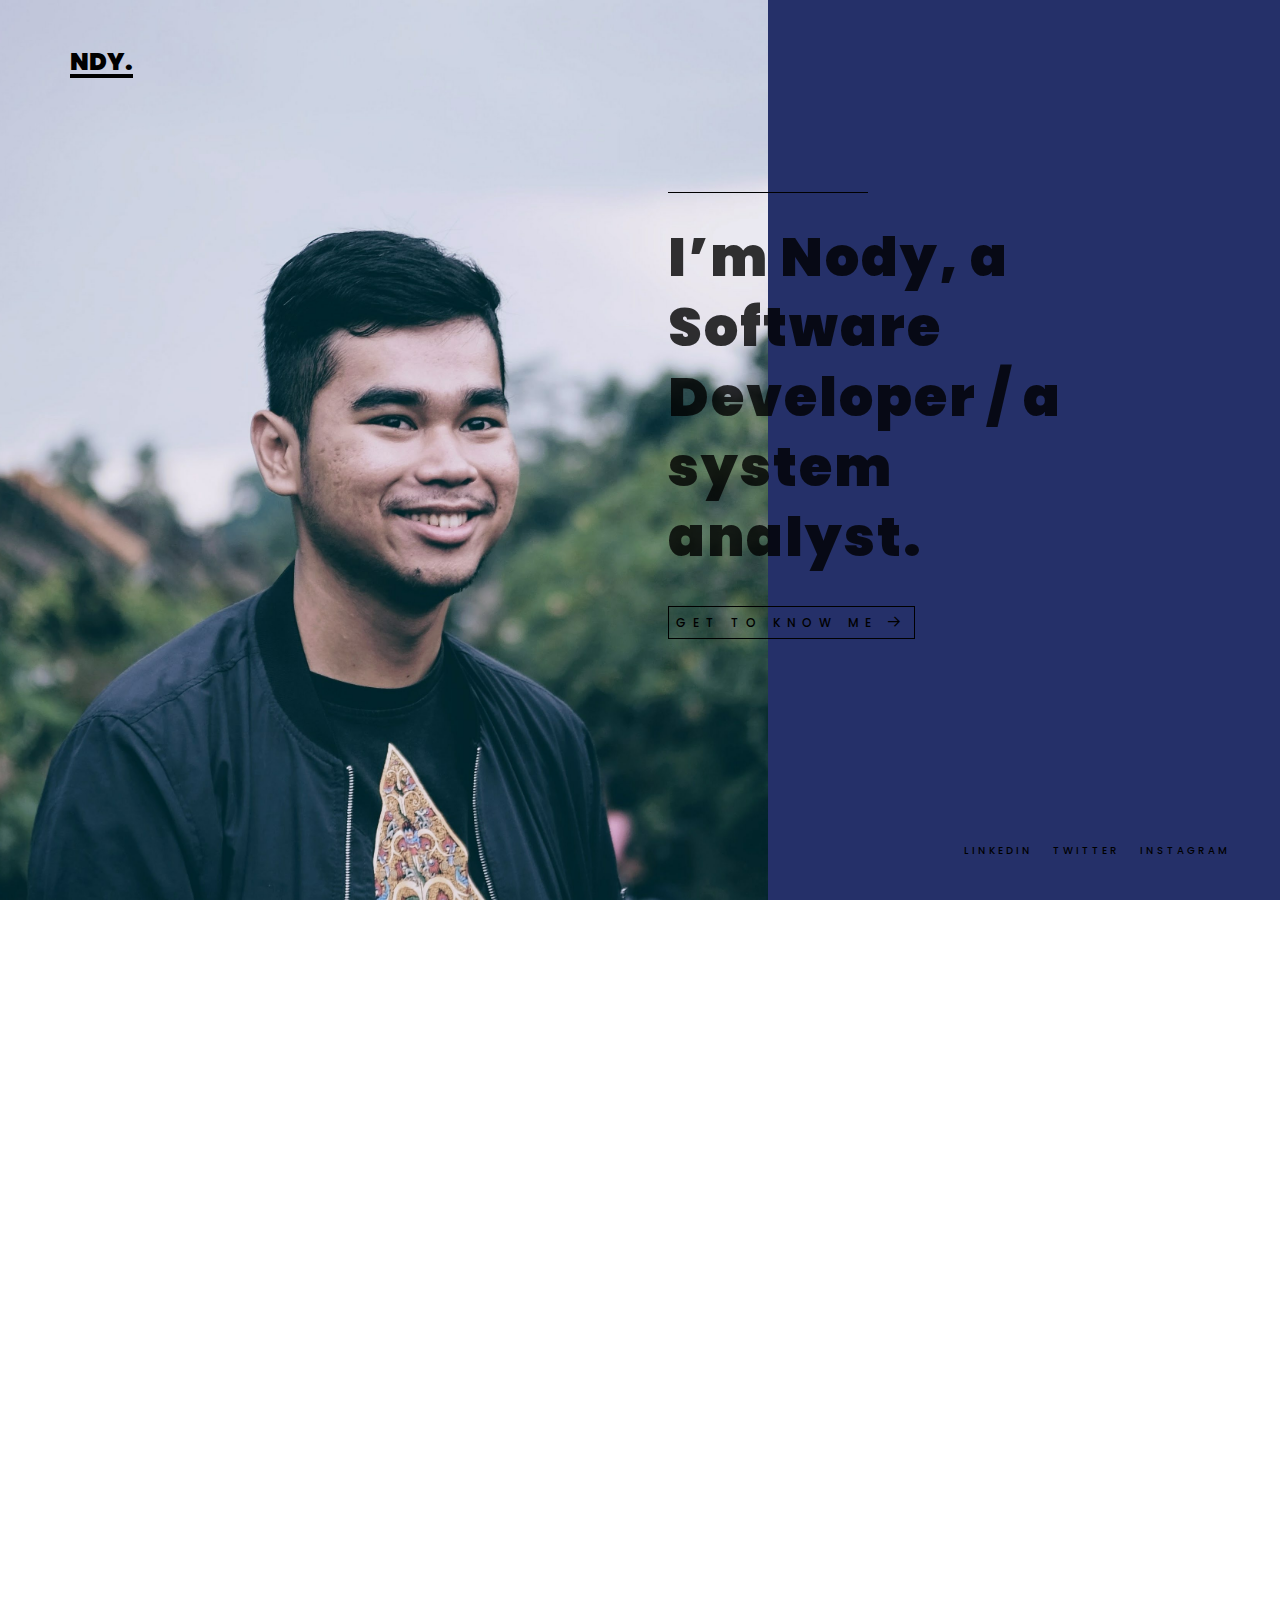
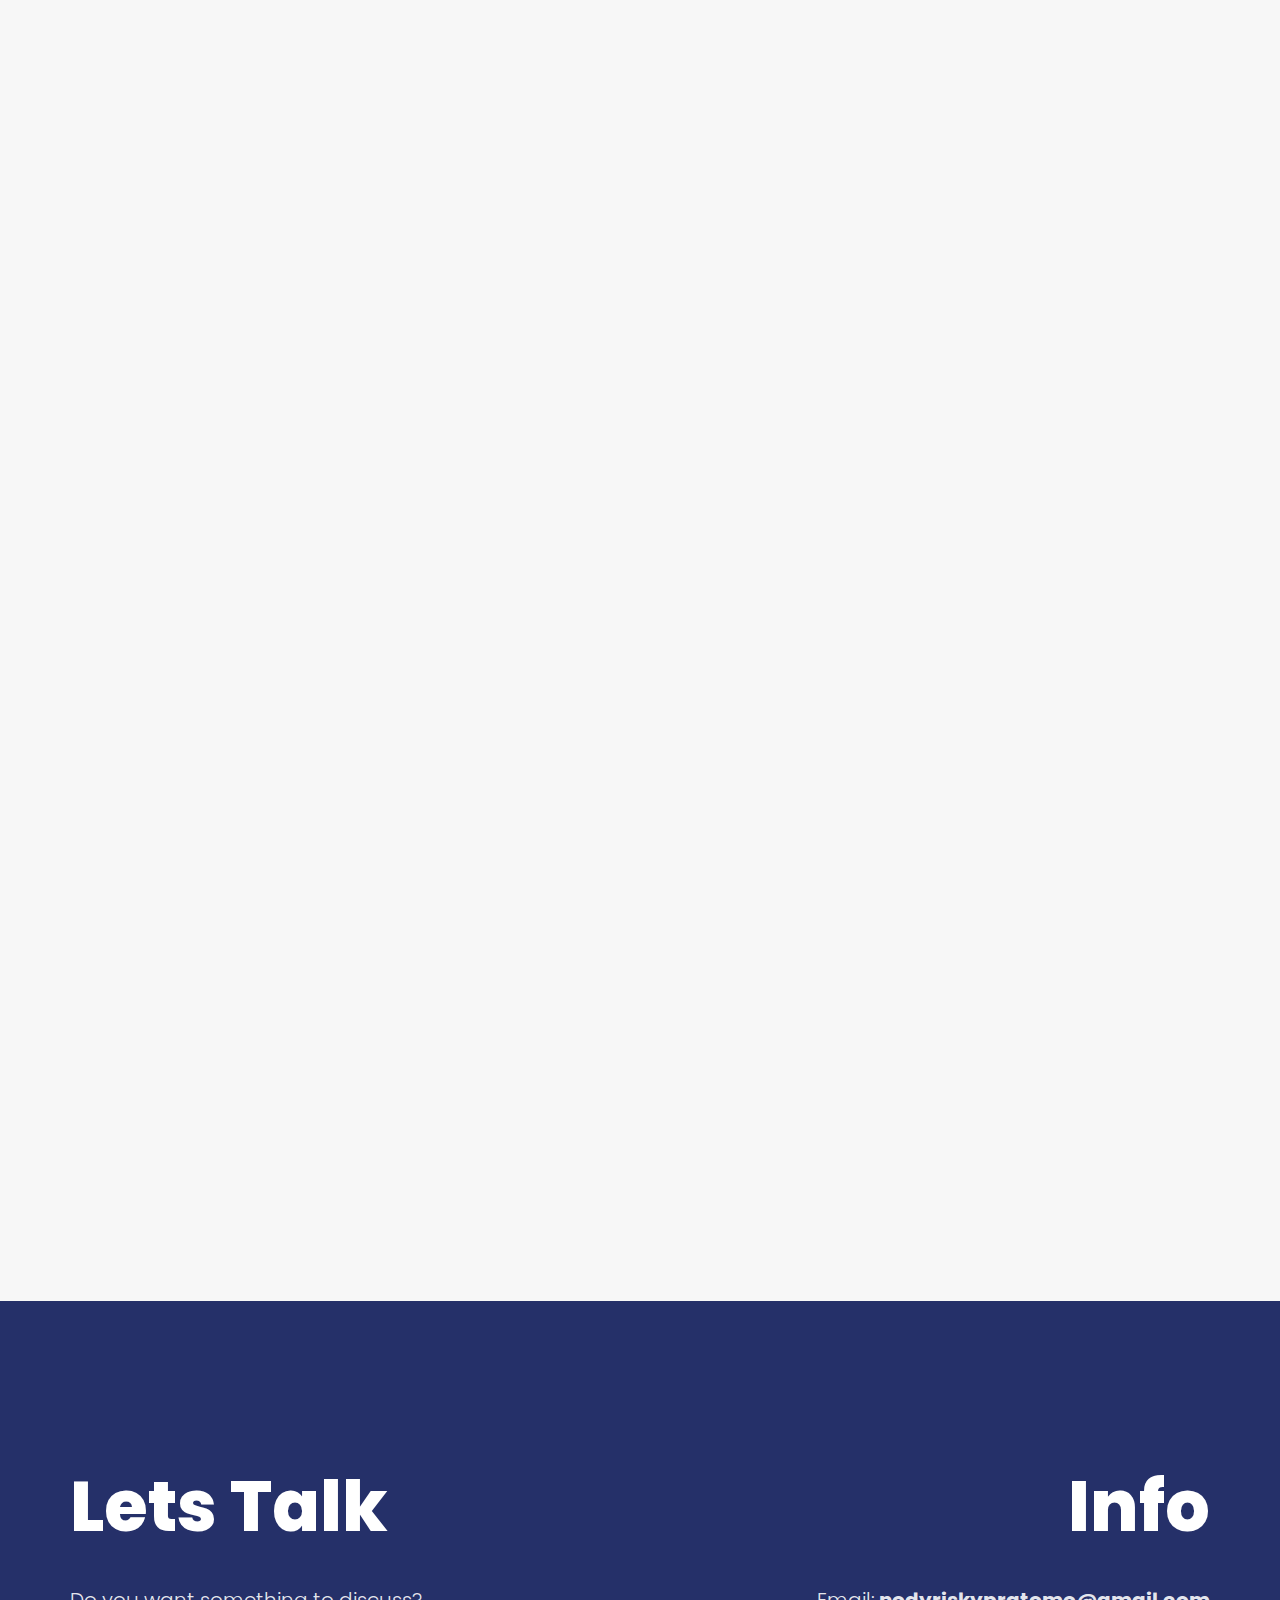
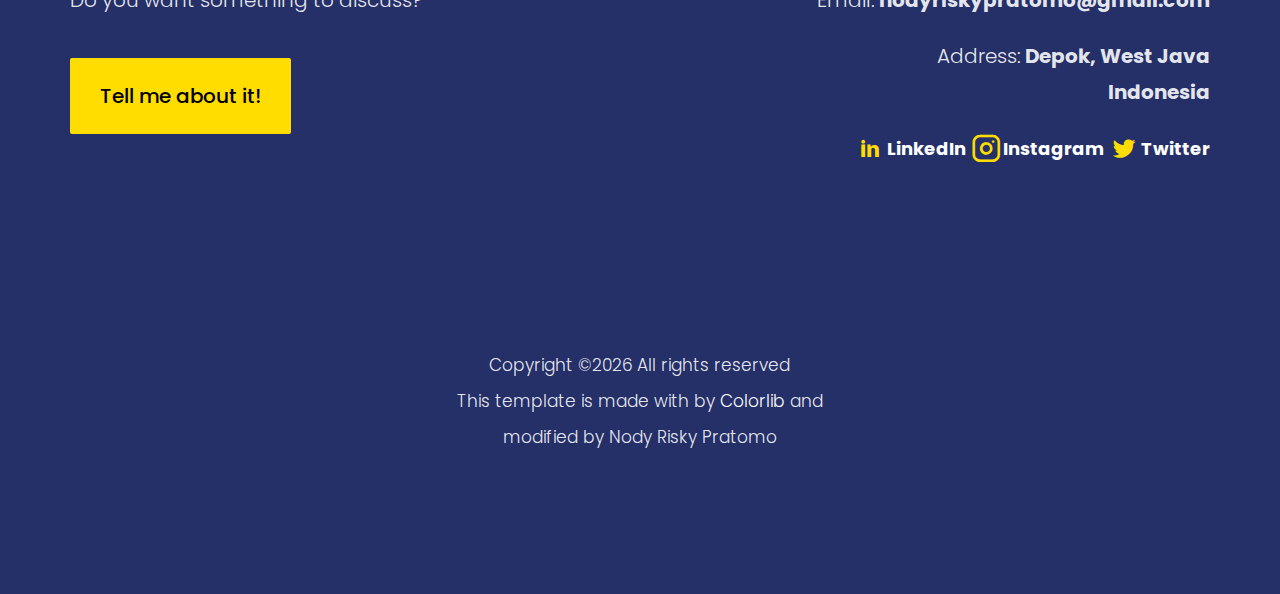
==== commit d64b73b5: "published" ====
--- a/index.html
+++ b/index.html
@@ -3,7 +3,7 @@
 	<head>
 	<meta charset="utf-8">
 	<meta http-equiv="X-UA-Compatible" content="IE=edge">
-	<title>Martin Template</title>
+	<title>Nody Risky Pratomo</title>
 	<meta name="viewport" content="width=device-width, initial-scale=1">
 	<meta name="description" content="" />
 	<meta name="keywords" content="" />
@@ -24,7 +24,7 @@
 	<link rel="shortcut icon" href="favicon.ico">
 
 	<link href="https://fonts.googleapis.com/css?family=Poppins:300,400,500,600,700,800" rel="stylesheet">
-	
+
 	<!-- Animate.css -->
 	<link rel="stylesheet" href="css/animate.css">
 	<!-- Icomoon Icon Fonts-->
@@ -39,6 +39,9 @@
 
 	<link rel="stylesheet" href="css/style.css">
 
+	<!-- scrolling css-->
+	<link rel="stylesheet" href="css/stylescrolling-nav.css">
+
 
 	<!-- Modernizr JS -->
 	<script src="js/modernizr-2.6.2.min.js"></script>
@@ -47,64 +50,42 @@
 	<script src="js/respond.min.js"></script>
 	<![endif]-->
 
+
 	</head>
 	<body>
 
-	<nav id="colorlib-main-nav" role="navigation">
-		<a href="#" class="js-colorlib-nav-toggle colorlib-nav-toggle active"><i></i></a>
-		<div class="js-fullheight colorlib-table">
-			<div class="colorlib-table-cell js-fullheight">
-				<div class="container">
-					<div class="row">
-						<div class="col-md-12 text-center">
-							<ul>
-								<li class="active"><a href="index.html"><span>Home</span></a></li>
-								<li><a href="about.html"><span>About</span></a></li>
-								<li><a href="services.html"><span>Services</span></a></li>
-								<li><a href="work.html"><span>Work</span></a></li>
-								<li><a href="blog.html"><span>Blog</span></a></li>
-								<li><a href="contact.html"><span>Contact</span></a></li>
-							</ul>
-						</div>
-					</div>
-				</div>
-			</div>
-		</div>
-	</nav>
-	
+
+
 	<div id="colorlib-page">
 		<header>
 			<div class="container">
 				<div class="row">
 					<div class="col-md-12">
 						<div class="colorlib-navbar-brand">
-							<a class="colorlib-logo" href="index.html">M.</a>
-						</div>
-						<a href="#" class="js-colorlib-nav-toggle colorlib-nav-toggle"><i></i></a>
+							<a class="colorlib-logo" href="index.html">NDY.</a>
+						</div>
 					</div>
 				</div>
 			</div>
 		</header>
 		<div id="colorlib-hero" class="js-fullheight">
 			<p class="social-media">
-				<a href="#">Twitter</a>
-				<a href="#">Facebook</a>
-				<a href="#">Instagram</a>
-				<a href="#">Dribbble</a>
+				<a href="https://www.linkedin.com/in/paranody/" target="_blank">LinkedIn</a>
+				<a href="https://twitter.com/paranody" target="_blank">Twitter</a>
+				<a href="https://instagram.com/paranody" target="_blank">Instagram</a>
 			</p>
-			<div class="owl-carousel">
 				<div class="item">
 					<div class="hero-flex js-fullheight">
 						<div class="col-three-forth">
-							<div class="hero-img js-fullheight" style="background-image: url(images/img_bg_1.jpg);"></div>
+							<div class="hero-img js-fullheight" style="background-image: url(images/bg.jpg);"></div>
 						</div>
 						<div class="col-one-forth js-fullheight">
 							<div class="display-t js-fullheight">
 								<div class="display-tc js-fullheight">
 									<div class="text-inner">
 										<div class="desc">
-											<h2>I’m Martin, a developer from Berlin.</h2>
-											<p><a href="work.html" class="btn-view">Hire me now <i class="icon-arrow-right3"></i></a></p>
+											<h2>I’m Nody, a Software Developer / a system analyst.</h2>
+											<p><a href="#profile" class="btn-view js-scroll-trigger">Get to know me <i class="icon-arrow-right3"></i></a></p>
 										</div>
 									</div>
 								</div>
@@ -112,85 +93,32 @@
 						</div>
 					</div>
 				</div>
-				<div class="item">
-					<div class="hero-flex js-fullheight">
-						<div class="col-three-forth">
-							<div class="hero-img js-fullheight" style="background-image: url(images/img_bg_2.jpg);"></div>
-						</div>
-						<div class="col-one-forth js-fullheight">
-							<div class="display-t js-fullheight">
-								<div class="display-tc js-fullheight">
-									<div class="text-inner">
-										<div class="desc">
-											<h2>I'm a Digital Product Designer &amp; Art Director based in Berlin.</h2>
-											<p><a href="work.html" class="btn-view">Hire me now <i class="icon-arrow-right3"></i></a></p>
-										</div>
-									</div>
-								</div>
-							</div>
-						</div>
-					</div>
-				</div>
-			</div>
 		</div>
-		<div class="colorlib-services">
+
+		<div class="colorlib-services colorlib-bg-white" id="profile">
 			<div class="container">
 				<div class="row">
 					<div class="col-md-12 col-md-offset-0 text-center animate-box intro-heading">
-						<span>What I Do</span>
-						<h2>Strategy, design and a bit of magic</h2>
-					</div>
-				</div>
-				<div class="row">
-					<div class="col-md-4 text-center animate-box">
-						<div class="services">
-							<span class="icon">
-								<i class="icon-magnifying-glass"></i>
-							</span>
-							<div class="desc">
-								<h3><a href="#">Explore</a></h3>
-								<h4>Design Sprints</h4>
-								<h4>Product Strategy</h4>
-								<h4>UX Strategy</h4>
-							</div>
-						</div>
-					</div>
-					<div class="col-md-4 text-center animate-box">
-						<div class="services">
-							<span class="icon">
-								<i class="icon-layers"></i>
-							</span>
-							<div class="desc">
-								<h3><a href="#">Create</a></h3>
-								<h4>Information</h4>
-								<h4>UX/UI Design</h4>
-								<h4>Branding</h4>
-							</div>
-						</div>
-					</div>
-					<div class="col-md-4 text-center animate-box">
-						<div class="services">
-							<span class="icon">
-								<i class="icon-lightbulb"></i>
-							</span>
-							<div class="desc">
-								<h3><a href="#">Learn</a></h3>
-								<h4>Prototyping</h4>
-								<h4>User Testing</h4>
-								<h4>UI Testing</h4>
-							</div>
+						<span>Profile</span>
+						<h2>a software developer, a system analyst.</h2>
+					</div>
+				</div>
+				<div class="row">
+					<div class="col-md-8 col-md-offset-2">
+						<div class="about-info animate-box">
+							<p>Hi there! My name is Nody Risky Pratomo. I am a software developer based in Depok, West Java, Indonesia. I am a fresh graduate from Information System Department in Institut Teknologi Sepuluh Nopember Surabaya. I am interested in code especially PHP, HTML & CSS, and Python programming language. Besides programming, I also have experience as a system analyst to implement software inside a company. I see my self as a hardworking, fast learner, and detail-oriented person. I also a person who focuses on doing on one thing and urge to finish my work as soon as possible.</p>
 						</div>
 					</div>
 				</div>
 			</div>
 		</div>
-		
-		<div class="colorlib-case colorlib-bg-white">
+
+		<div class="colorlib-case">
 			<div class="container">
 				<div class="row">
 					<div class="col-md-12 col-md-offset-0 text-center animate-box intro-heading">
-						<span>Work</span>
-						<h2>Happy spending my time to this projects</h2>
+						<span>Experiences</span>
+						<h2>The work I have done.</h2>
 					</div>
 				</div>
 				<div class="work-wrap">
@@ -198,40 +126,40 @@
 						<div class="owl-carousel1">
 							<div class="item">
 								<div class="col-md-6">
-									<div class="case-img" style="background-image: url(images/work-1.jpg);"></div>
+									<div class="case-img" style="background-image: url(images/experience-1.jpg);"></div>
 								</div>
 								<div class="col-md-6">
 									<div class="case-desc">
-										<p class="tag"><span>UI/UX, Art Direction</span></p>
-										<h3><a href="#">Playtime Website Manager</a></h3>
-										<p>Even the all-powerful Pointing has no control about the blind texts it is an almost unorthographic life One day however a small</p>
-										<p><a href="#" class="btn btn-primary">See details</a></p>
+										<p class="tag"><span>Website Developer</span></p>
+										<h3><a href="#">Egovbench</a></h3>
+										<p>Egovbench / E-government Benchmarking is a website to benchmark social media government in Indonesia. My responsibility is to manage its back-end and front-end for the website.</p>
+										<p><a href="http://is.its.ac.id/egovbench/" class="btn btn-primary" target="_blank">Go to page</a></p>
 									</div>
 								</div>
 							</div>
 							<div class="item">
 								<div class="col-md-6">
-									<div class="case-img" style="background-image: url(images/work-2.jpg);"></div>
+									<div class="case-img" style="background-image: url(images/experience-2.jpg);"></div>
 								</div>
 								<div class="col-md-6">
 									<div class="case-desc">
-										<p class="tag"><span>UI/UX, Art Direction</span></p>
-										<h3><a href="#">Race Mobile Application</a></h3>
-										<p>Even the all-powerful Pointing has no control about the blind texts it is an almost unorthographic life One day however a small</p>
-										<p><a href="#" class="btn btn-primary">See details</a></p>
+										<p class="tag"><span>Front-end Developer</span></p>
+										<h3><a href="#">Campuspedia</a></h3>
+										<p>Campuspedia is a portal website for college student to share information about campus, student-achievement, etc. My responsibility is to manage the front-end of their website.</p>
+										<p><a href="https://campuspedia.id/" class="btn btn-primary" target="_blank">Go to page</a></p>
 									</div>
 								</div>
 							</div>
 							<div class="item">
 								<div class="col-md-6">
-									<div class="case-img" style="background-image: url(images/work-3.jpg);"></div>
+									<div class="case-img" style="background-image: url(images/experience-3.jpg);"></div>
 								</div>
 								<div class="col-md-6">
 									<div class="case-desc">
-										<p class="tag"><span>UI/UX, Art Direction</span></p>
-										<h3><a href="#">Playtime Website Manager</a></h3>
-										<p>Even the all-powerful Pointing has no control about the blind texts it is an almost unorthographic life One day however a small</p>
-										<p><a href="#" class="btn btn-primary">See details</a></p>
+										<p class="tag"><span>System Analyst Internship</span></p>
+										<h3><a href="#">Garuda Maintenance Facility</a></h3>
+										<p>My responsibility was to collect the requirement for the program, design the database, and design the prototype to implement Customer Relationship Management.</p>
+
 									</div>
 								</div>
 							</div>
@@ -240,43 +168,274 @@
 				</div>
 			</div>
 		</div>
+
+		<div class="colorlib-services colorlib-bg-white">
+			<div class="container">
+				<div class="row">
+					<div class="col-md-12 col-md-offset-0 text-center animate-box intro-heading">
+						<span>Skills</span>
+						<h2>My Skills & Abilities.</h2>
+					</div>
+				</div>
+				<div class="row">
+					<div class="col-md-3 text-center animate-box">
+						<div class="services">
+							<span class="icon">
+								<i class="icon-code2"></i>
+							</span>
+							<div class="desc">
+								<h3><a href="#">Programming Language</a></h3>
+								<h4>PHP</h4>
+								<h4>HTML & CSS</h4>
+								<h4>Python</h4>
+								<h4>Java</h4>
+							</div>
+						</div>
+					</div>
+					<div class="col-md-3 text-center animate-box">
+						<div class="services">
+							<span class="icon">
+								<i class="icon-database2"></i>
+							</span>
+							<div class="desc">
+								<h3><a href="#">Database</a></h3>
+								<h4>MySQL</h4>
+								<h4>MongoDB</h4>
+							</div>
+						</div>
+					</div>
+					<div class="col-md-3 text-center animate-box">
+						<div class="services">
+							<span class="icon">
+								<i class="icon-cog2"></i>
+							</span>
+							<div class="desc">
+								<h3><a href="#">ERP</a></h3>
+								<h4>SAP Sales & Distribution Module</h4>
+								<h4>SAP Material Management Module</h4>
+								<h4>Odoo Open ERP</h4>
+							</div>
+						</div>
+					</div>
+					<div class="col-md-3 text-center animate-box">
+						<div class="services">
+							<span class="icon">
+								<i class="icon-user3"></i>
+							</span>
+							<div class="desc">
+								<h3><a href="#">IT Management</a></h3>
+								<h4>IT Risk Management</h4>
+								<h4>IT Business Process</h4>
+								<h4>IT Business Strategy</h4>
+								<h4>IT Performance Management</h4>
+							</div>
+						</div>
+					</div>
+				</div>
+			</div>
+		</div>
+
+
 
 		<div id="colorlib-subscribe">
 			<div class="overlay"></div>
 			<div class="container">
-				<div class="row row-padded-bottom">
-					<div class="col-md-8 col-md-offset-2 text-center animate-box">
-						<p>When she reached the first hills of the Italic Mountains, she had a last view back on the skyline of her hometown Bookmarksgrove, the headline of Alphabet Village and the subline of her own road, the Line Lane. Pityful a rethoric question ran over her cheek, then she continued her way.</p>
-						<p>Even the all-powerful <strong>Pointing</strong> has no <strong>control about the blind texts it is an almost unorthographic</strong> life One day however a small line of blind text</p>
-						<p><a href="#" class="resume"><i class="icon-documents"></i> Read my resume here</a></p>
-					</div>
-				</div>
-				<div class="row">
-					<div class="col-md-8 col-md-offset-2 text-center colorlib-heading animate-box">
-						<h2>Subscribe Newsletter</h2>
-						<p>Subscribe our newsletter and get latest update</p>
-					</div>
-				</div>
-				<div class="row animate-box">
-					<div class="col-md-6 col-md-offset-3">
-						<div class="row">
-							<div class="col-md-12">
-								<form class="form-inline qbstp-header-subscribe">
-									<div class="col-three-forth">
-										<div class="form-group">
-											<input type="text" class="form-control" id="email" placeholder="Enter your email">
-										</div>
-									</div>
-									<div class="col-one-third">
-										<div class="form-group">
-											<button type="submit" class="btn btn-primary">Subscribe Now</button>
-										</div>
-									</div>
-								</form>
-							</div>
-						</div>
-					</div>
-				</div>
+				<div class="row">
+					<div class="col-md-12 col-md-offset-0 text-center animate-box intro-heading">
+						<span>others</span>
+						<h2>Other stuff you should know.</h2>
+					</div>
+				</div>
+				<div class="row">
+					<div class="col-md-8 col-md-offset-2">
+						<div class="about-info animate-box">
+							<h3>Organization & Committee</h3>
+							<div class="row">
+								<div class="wrap">
+									<div class="col-md-9 col-xs-9">
+										<p class="job">
+											Head of Entrepreneurship Department -
+											<span>BEM Fakultas Teknologi Informasi</span>
+										</p>
+										<p class="loc">Institut Teknologi Sepuluh Nopember</p>
+									</div>
+									<div class="col-md-3 col-xs-3">
+										<span class="year">July 2016 – June 2017</span>
+									</div>
+								</div>
+
+								<div class="wrap">
+									<div class="col-md-9 col-xs-9">
+										<p class="job">
+											Head of Sponsorship Division -
+											<span>FTIf Festival 2015</span>
+										</p>
+										<p class="loc">Institut Teknologi Sepuluh Nopember</p>
+									</div>
+									<div class="col-md-3 col-xs-3">
+										<span class="year">December 2015 – June 2016</span>
+									</div>
+								</div>
+
+								<div class="wrap">
+									<div class="col-md-9 col-xs-9">
+										<p class="job">
+											Staff of Design & Documentation Division -
+											<span>YES Summit 2015</span>
+										</p>
+										<p class="loc">Institut Teknologi Sepuluh Nopember</p>
+									</div>
+									<div class="col-md-3 col-xs-3">
+										<span class="year">January 2015 - June 2015</span>
+									</div>
+								</div>
+
+								<div class="wrap">
+									<div class="col-md-9 col-xs-9">
+										<p class="job">
+											Staff of Entrepreneurship Department -
+											<span>BEM Fakultas Teknologi Informasi</span>
+										</p>
+										<p class="loc">Institut Teknologi Sepuluh Nopember</p>
+									</div>
+									<div class="col-md-3 col-xs-3">
+										<span class="year">September 2015 - June 2016</span>
+									</div>
+								</div>
+
+								<div class="wrap">
+									<div class="col-md-9 col-xs-9">
+										<p class="job">
+											Staff of Badan Pengawas Kepengurusan -
+											<span>Himpunan Mahasiswa Sistem Informasi</span>
+										</p>
+										<p class="loc">Institut Teknologi Sepuluh Nopember</p>
+									</div>
+									<div class="col-md-3 col-xs-3">
+										<span class="year">September 2015 - June 2016</span>
+									</div>
+								</div>
+							</div>
+						</div>
+
+						<div class="about-info animate-box">
+							<h3>Training</h3>
+							<div class="row">
+								<div class="wrap">
+									<div class="col-md-9 col-xs-9">
+										<p class="job">
+											Latihan Keterampilan Manajemen Mahasiswa Tingkat Menengah -
+											<span>BEM Fakultas Teknologi Informasi</span>
+										</p>
+										<p class="loc">Institut Teknologi Sepuluh Nopember</p>
+										<h5>This is the third of four level in Latihan Keterampilan Manajemen Mahasiswa series. From this training, I learn how to manage the organization like the strategy that I should implement for the organization, handle human resource in the organization, and make sheets of accountability for the organization.</h5>
+									</div>
+									<div class="col-md-3 col-xs-3">
+										<span class="year">2016</span>
+									</div>
+								</div>
+
+								<div class="wrap">
+									<div class="col-md-9 col-xs-9">
+										<p class="job">
+											Latihan Keterampilan Manajemen Mahasiswa Tingkat Dasar -
+											<span>Himpunan Mahasiswa Sistem Informasi</span>
+										</p>
+										<p class="loc">Institut Teknologi Sepuluh Nopember</p>
+										<h5>This training taught me about how to manage an event from the beginning until the end. From this training, I learn about making a decision for the theme that I should pick for the event, how to handle human resource in committee, and make sheets of accountability.</h5>
+									</div>
+									<div class="col-md-3 col-xs-3">
+										<span class="year">2015</span>
+									</div>
+								</div>
+
+								<div class="wrap">
+									<div class="col-md-9 col-xs-9">
+										<p class="job">
+											Latihan Keterampilan Manajemen Mahasiswa Pra Tingkat Dasar
+											<span>BEM Fakultas Teknologi Informasi</span>
+										</p>
+										<p class="loc">Institut Teknologi Sepuluh Nopember</p>
+										<h5>From this training, I learn about basic management skills, like how to manage your time, prioritize things, and how to solve conflict problem in personal.</h5>
+									</div>
+									<div class="col-md-3 col-xs-3">
+										<span class="year">2014</span>
+									</div>
+								</div>
+							</div>
+						</div>
+
+						<div class="about-info animate-box">
+							<h3>Certification</h3>
+							<div class="row">
+								<div class="wrap">
+									<div class="col-md-9 col-xs-9">
+										<p class="job">
+											IC3 Living Online – Global Standard 4 -
+											<span>Certiport</span>
+										</p>
+										<h5>The certificate covers skills for working in an Internet or networked environment. Score 778/1000.</h5>
+									</div>
+									<div class="col-md-3 col-xs-3">
+										<span class="year">October 2017</span>
+									</div>
+								</div>
+
+								<div class="wrap">
+									<div class="col-md-9 col-xs-9">
+										<p class="job">
+											Supply Chain Management -
+											<span>IndonesiaX</span>
+										</p>
+										<h5>The certificate covers basic knowledge for supply chain management from IndonesiaX. Score 89/100.</h5>
+									</div>
+									<div class="col-md-3 col-xs-3">
+										<span class="year">March 2017</span>
+									</div>
+								</div>
+
+								<div class="wrap">
+									<div class="col-md-9 col-xs-9">
+										<p class="job">
+											SAP University Alliance -
+											<span>Institut Teknologi Sepuluh Nopember</span>
+										</p>
+										<h5>The certificate covers basic knowledge how to operate SAP in Sales & Distribution, Material Management, and Production Planning module.</h5>
+									</div>
+									<div class="col-md-3 col-xs-3">
+										<span class="year">December 2016</span>
+									</div>
+								</div>
+							</div>
+						</div>
+
+						<div class="about-info animate-box">
+							<h3>Education</h3>
+							<div class="row">
+								<div class="wrap">
+									<div class="col-md-9 col-xs-9">
+										<p class="job">
+											Bachelor of Computer Science in Information System -
+											<span>Institut Teknologi Sepuluh Nopember</span>
+										</p>
+									</div>
+									<div class="col-md-3 col-xs-3">
+										<span class="year">2014 -2018</span>
+									</div>
+								</div>
+							</div>
+						</div>
+
+						<div class="row row-padded-bottom">
+							<div class="col-md-8 col-md-offset-2 text-center animate-box">
+								<p>Want to know me more?</p>
+								<p><a href="Nody Risky Pratomo - CV.pdf" class="resume"><i class="icon-documents"></i> Read my resume here</a></p>
+							</div>
+						</div>
+
+					</div>
+				</div>
+			</div>
 			</div>
 		</div>
 
@@ -285,18 +444,17 @@
 				<div class="row row-padded-bottom">
 					<div class="col-md-6">
 						<h3>Lets Talk</h3>
-						<p>Even the all-powerful Pointing has no control about the blind texts it is an almost unorthographic life One day however a small line of blind text</p>
-						<p class="btn-footer"><a href="#">Tell us about your project</a></p>
+						<p>Do you want something to discuss?</p>
+						<p class="btn-footer"><a href="mailto:nodyriskypratomo@gmail.com">Tell me about it!</a></p>
 					</div>
 					<div class="col-md-6 info">
 						<h3>Info</h3>
-						<p>Email: <strong><a href="#">youremail@mail.com</a></strong></p>
-						<p>Phone: <strong><a href="#">(+00) 9876 5432</a></strong></p>
-						<p>Address: <strong>291 South 21th Street, <br> Suite 721 New York NY 10016</strong></p>
+						<p>Email: <strong>nodyriskypratomo@gmail.com</a></strong></p>
+						<p>Address: <strong>Depok, West Java<br> Indonesia</strong></p>
 						<p class="colorlib-social-icons">
-							<span><a href="#"><i class="icon-social-facebook"></i>Facebook</a></span>
-							<span><a href="#"><i class="icon-social-twitter"></i>Twitter</a></span>
-							<span><a href="#"><i class="icon-social-dribbble"></i>Dribbble</a></span>
+							<span><a href="https://www.linkedin.com/in/paranody/" target="_blank"><i class="icon-social-linkedin"></i>LinkedIn</a></span>
+							<span><a href="https://www.instagram/paranody" target="_blank"><i class="icon-instagram"></i>Instagram</a></span>
+							<span><a href="https://www.twitter.com/paranody" target="_blank"><i class="icon-social-twitter"></i>Twitter</a></span>
 						</p>
 					</div>
 				</div>
@@ -305,10 +463,9 @@
 				<div class="row copyright">
 					<div class="col-md-4 col-md-offset-4 text-center">
 						<p>
-							<small class="block">&copy; <!-- Link back to Colorlib can't be removed. Template is licensed under CC BY 3.0. -->
-Copyright &copy;<script>document.write(new Date().getFullYear());</script> All rights reserved | This template is made with <i class="icon-heart" aria-hidden="true"></i> by <a href="https://colorlib.com" target="_blank">Colorlib</a>
-<!-- Link back to Colorlib can't be removed. Template is licensed under CC BY 3.0. --></small> 
-							<small class="block">Demo Images: <a href="http://unsplash.co/" target="_blank">Unsplash</a> , <a href="https://www.pexels.com/" target="_blank">Pexels</a></small>
+							<small class="block"><!-- Link back to Colorlib can't be removed. Template is licensed under CC BY 3.0. -->
+Copyright &copy;<script>document.write(new Date().getFullYear());</script> All rights reserved<br> This template is made with by <a href="https://colorlib.com" target="_blank">Colorlib</a> and modified by Nody Risky Pratomo
+<!-- Link back to Colorlib can't be removed. Template is licensed under CC BY 3.0. --></small>
 						</p>
 					</div>
 				</div>
@@ -333,6 +490,8 @@
 	<!-- Main JS (Do not remove) -->
 	<script src="js/main.js"></script>
 
+	<!-- scroling javascript -->
+	<script src="js/scrolling-nav.js"></script>
+
 	</body>
 </html>
-
--- a/css/style.css
+++ b/css/style.css
@@ -7,7 +7,7 @@
 
 /* =======================================================
 *
-* 	Template Style 
+* 	Template Style
 *	Edit this section
 *
 * ======================================================= */
@@ -253,7 +253,7 @@
     float: left; }
     header .colorlib-navbar-brand .colorlib-logo {
       font-size: 24px;
-      color: #fff;
+      color: #000;
       font-family: "Poppins", Arial, sans-serif;
       font-weight: 900;
       display: block;
@@ -267,7 +267,7 @@
         content: '';
         width: 100%;
         height: 4px;
-        background: #fff; }
+        background: #000; }
       header .colorlib-navbar-brand .colorlib-logo:hover {
         text-decoration: none !important; }
       header .colorlib-navbar-brand .colorlib-logo:active, header .colorlib-navbar-brand .colorlib-logo:focus {
@@ -363,7 +363,7 @@
     #colorlib-hero .hero-flex .display-tc {
       display: table-cell;
       vertical-align: middle;
-      background: #ffdd00; }
+      background: #253069; }
     #colorlib-hero .hero-flex .text-inner {
       display: block;
       width: 100%;
@@ -456,7 +456,8 @@
 .services {
   margin-bottom: 40px;
   padding: 2em;
-  background: #fff; }
+  background: #f7f7f7;
+  min-height: 408px; }
   .services .icon {
     display: block;
     margin-bottom: 30px; }
@@ -1347,7 +1348,7 @@
 
 .colorlib-footer {
   padding-bottom: 5em;
-  background: #002bdc;
+  background: #253069;
   color: rgba(255, 255, 255, 0.9); }
   .colorlib-footer a {
     color: #fff; }
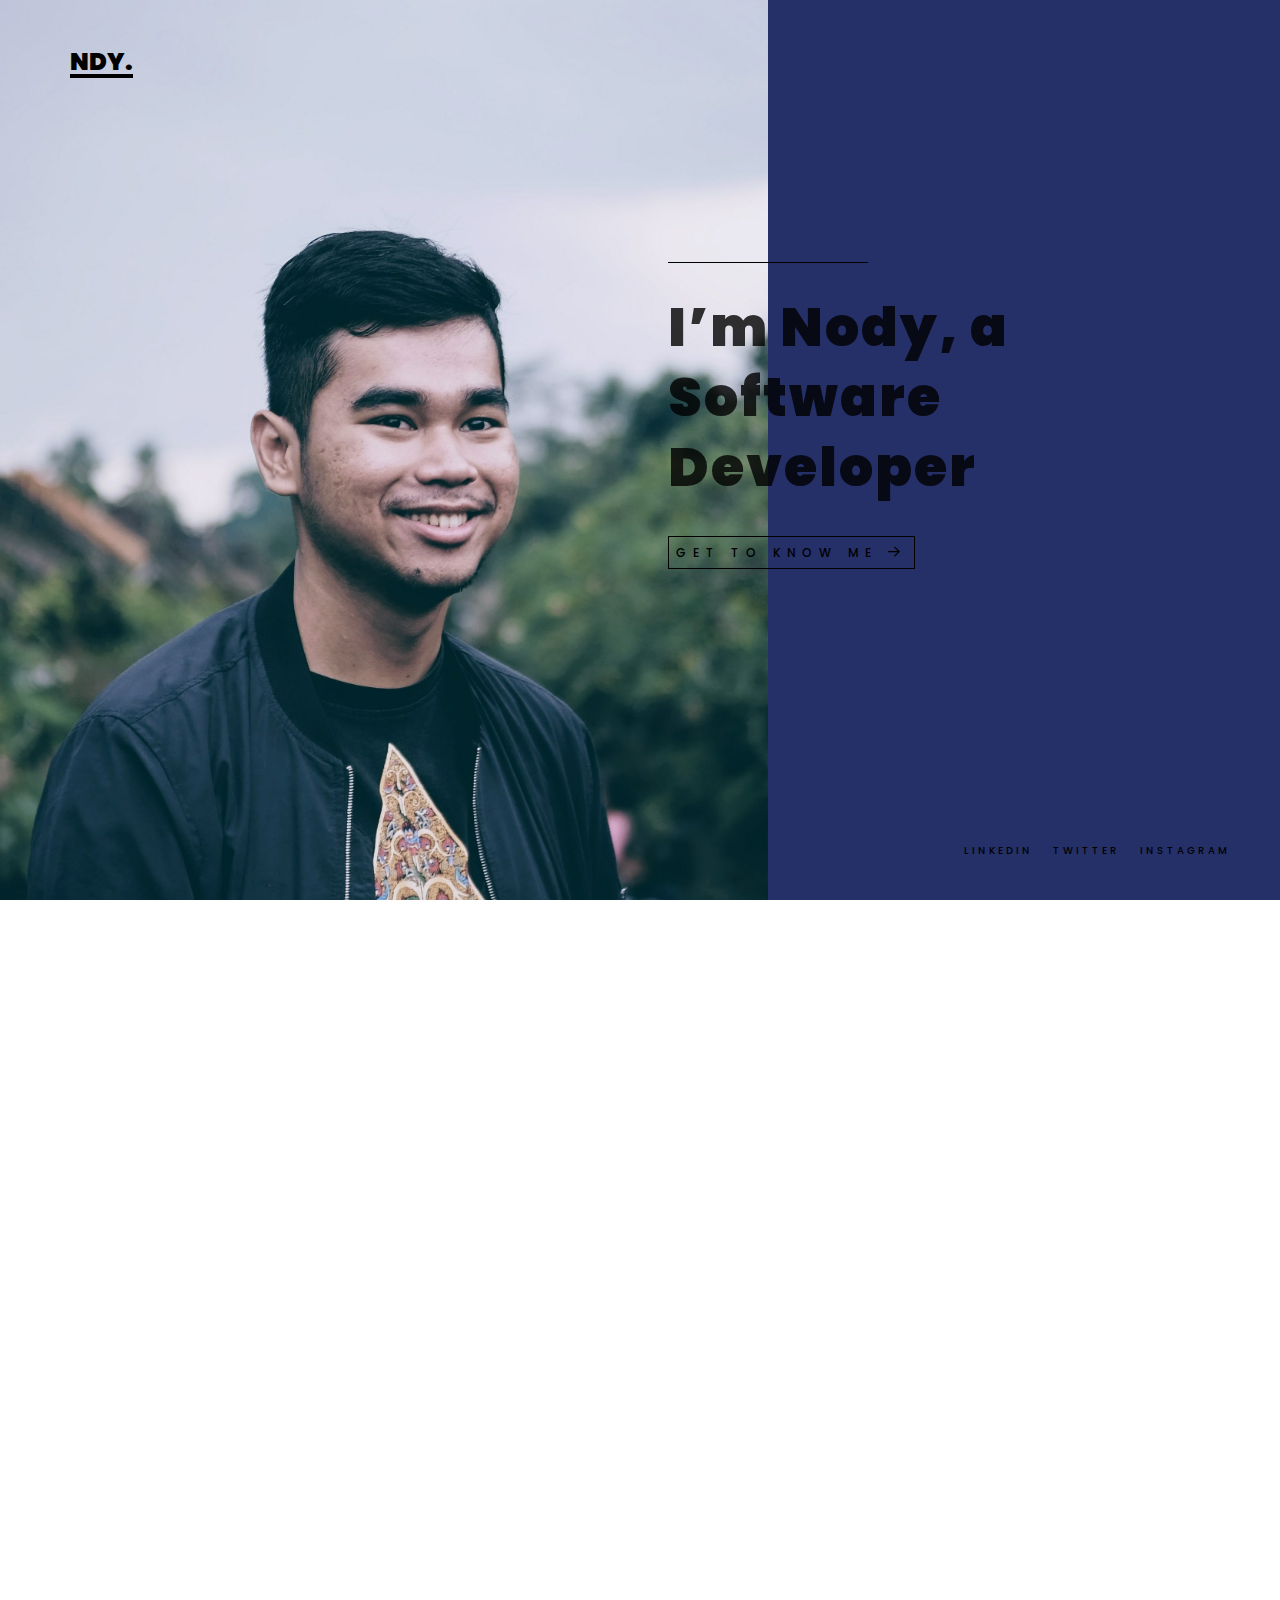
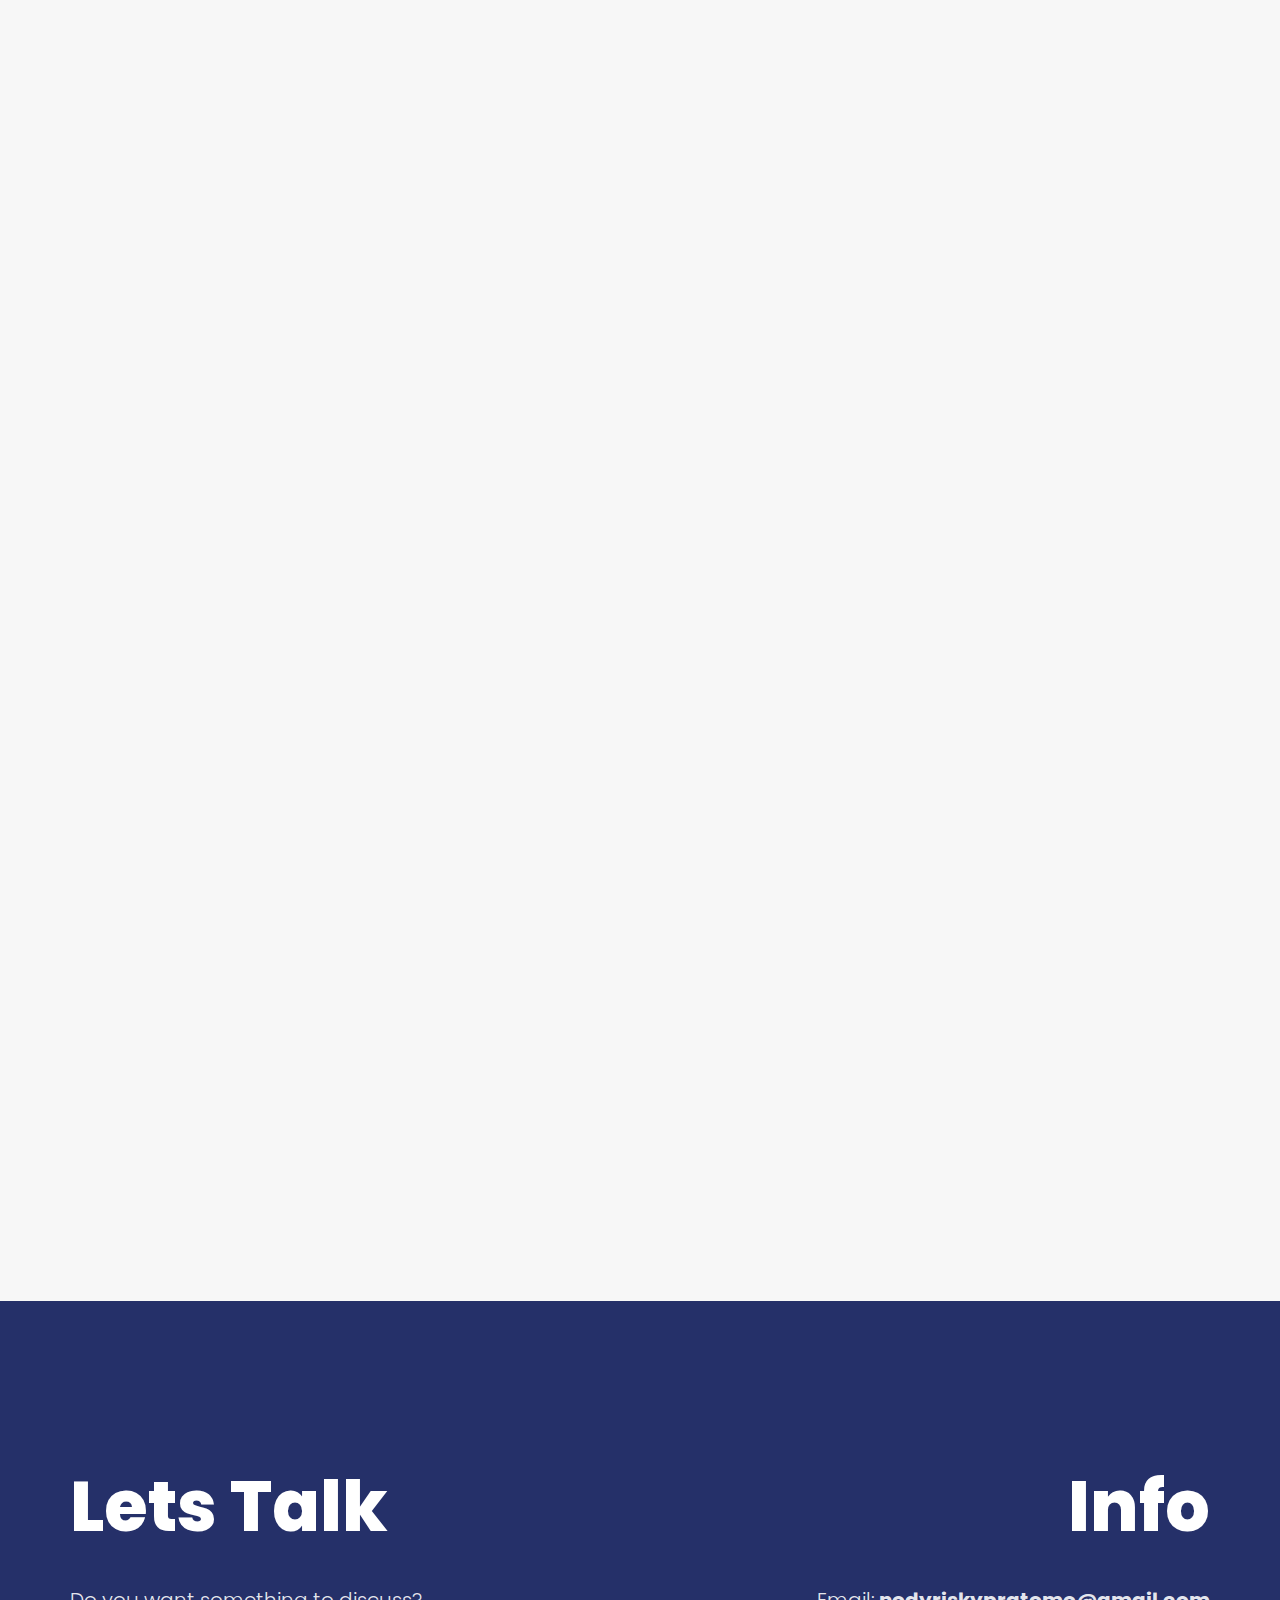
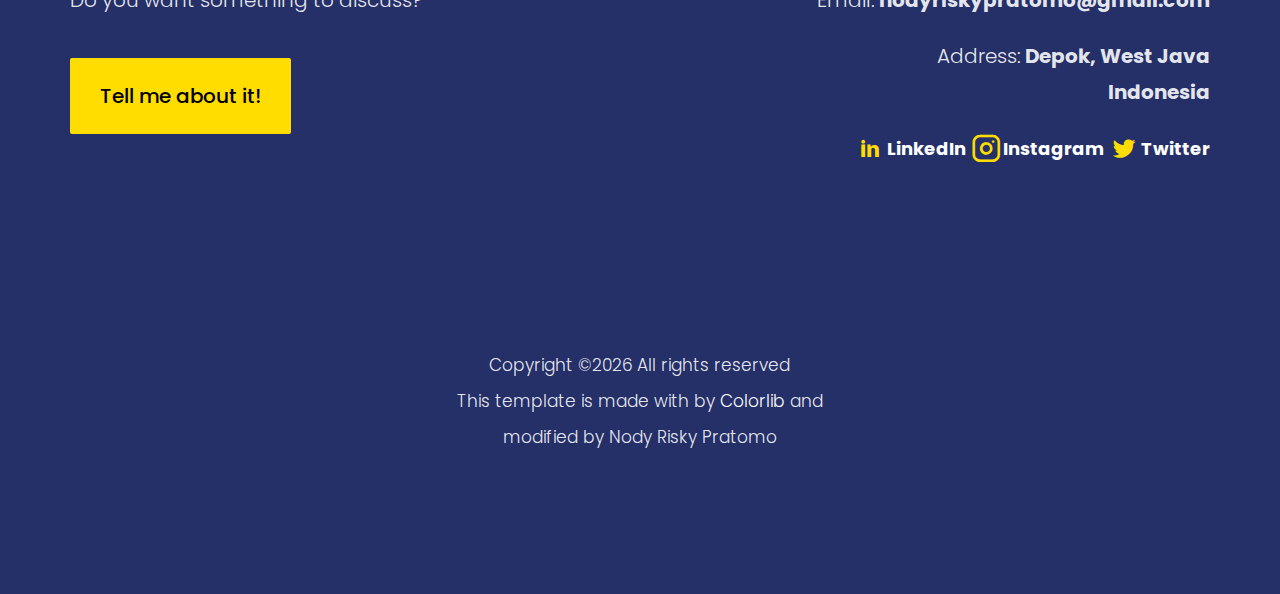
==== commit 21bc6417: "coba" ====
--- a/index.html
+++ b/index.html
@@ -84,7 +84,7 @@
 								<div class="display-tc js-fullheight">
 									<div class="text-inner">
 										<div class="desc">
-											<h2>I’m Nody, a Software Developer / a system analyst.</h2>
+											<h2>I’m Nody, a Software Developer</h2>
 											<p><a href="#profile" class="btn-view js-scroll-trigger">Get to know me <i class="icon-arrow-right3"></i></a></p>
 										</div>
 									</div>
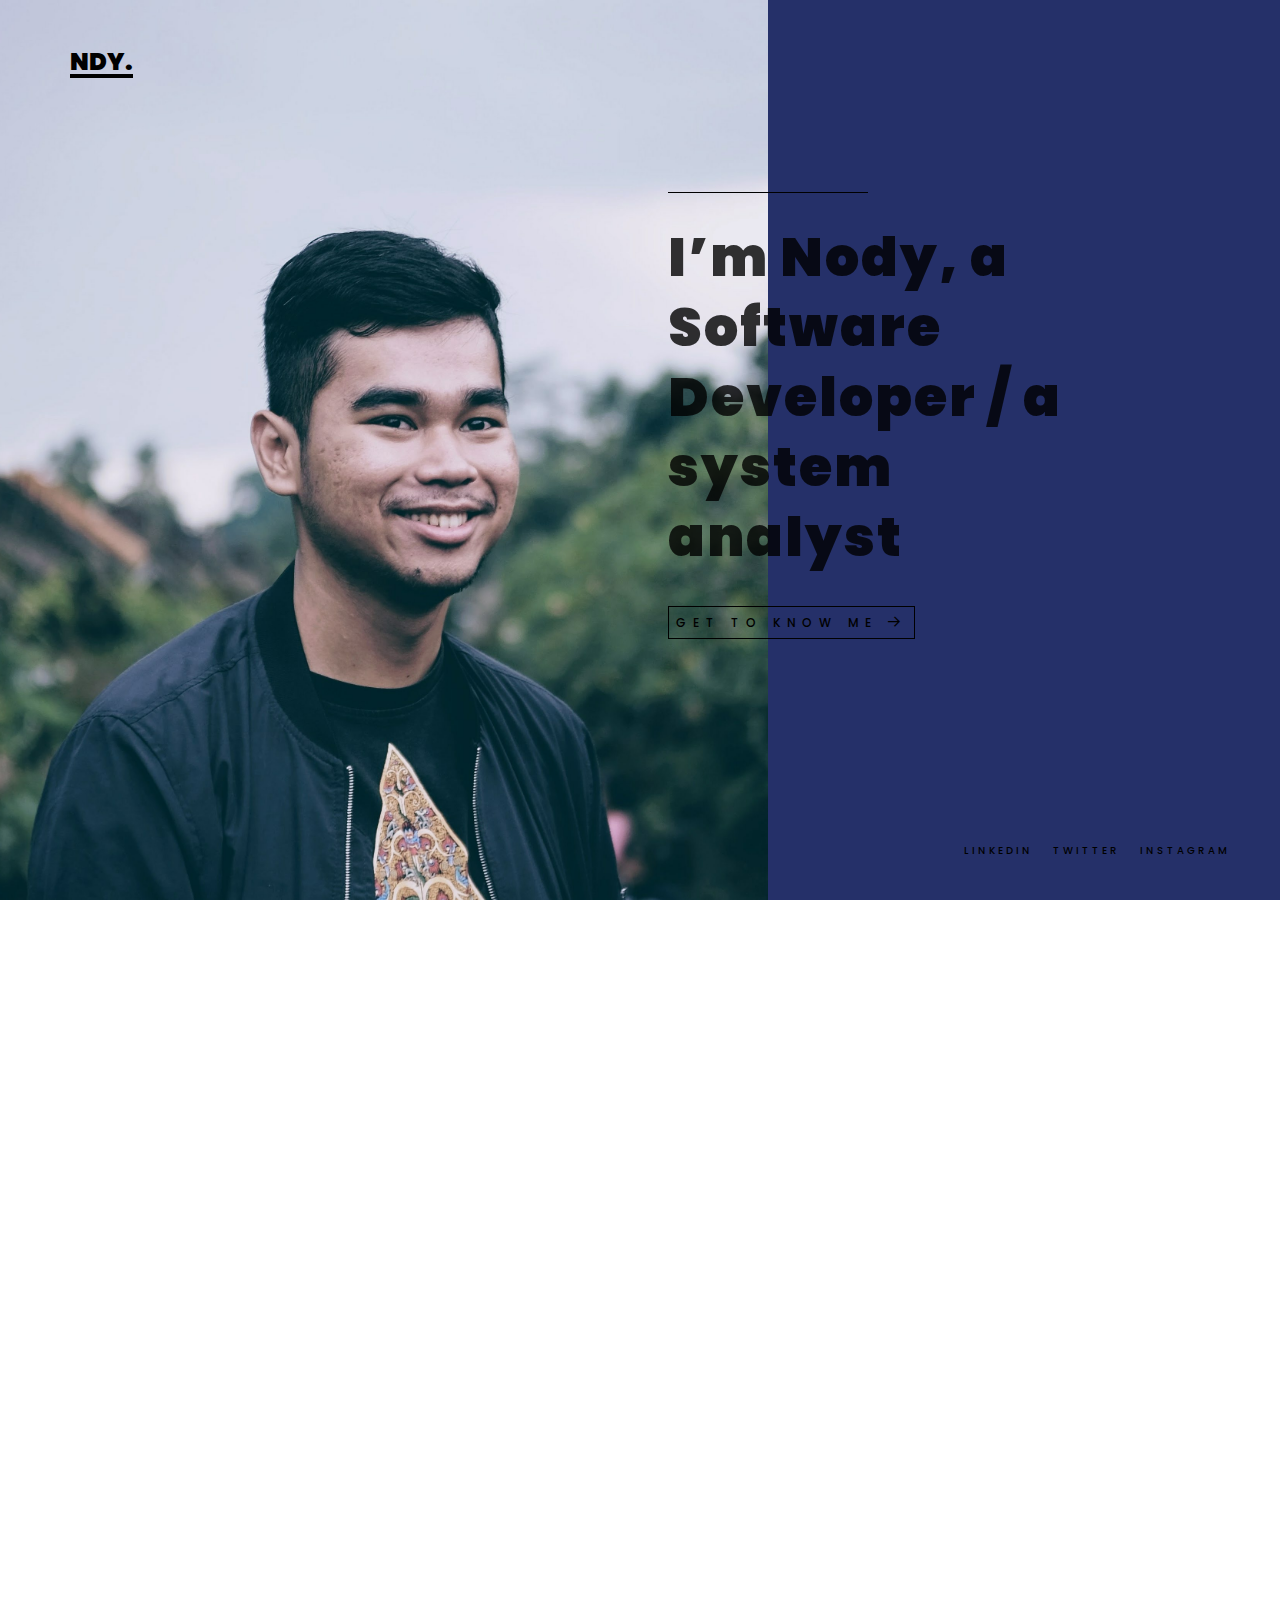
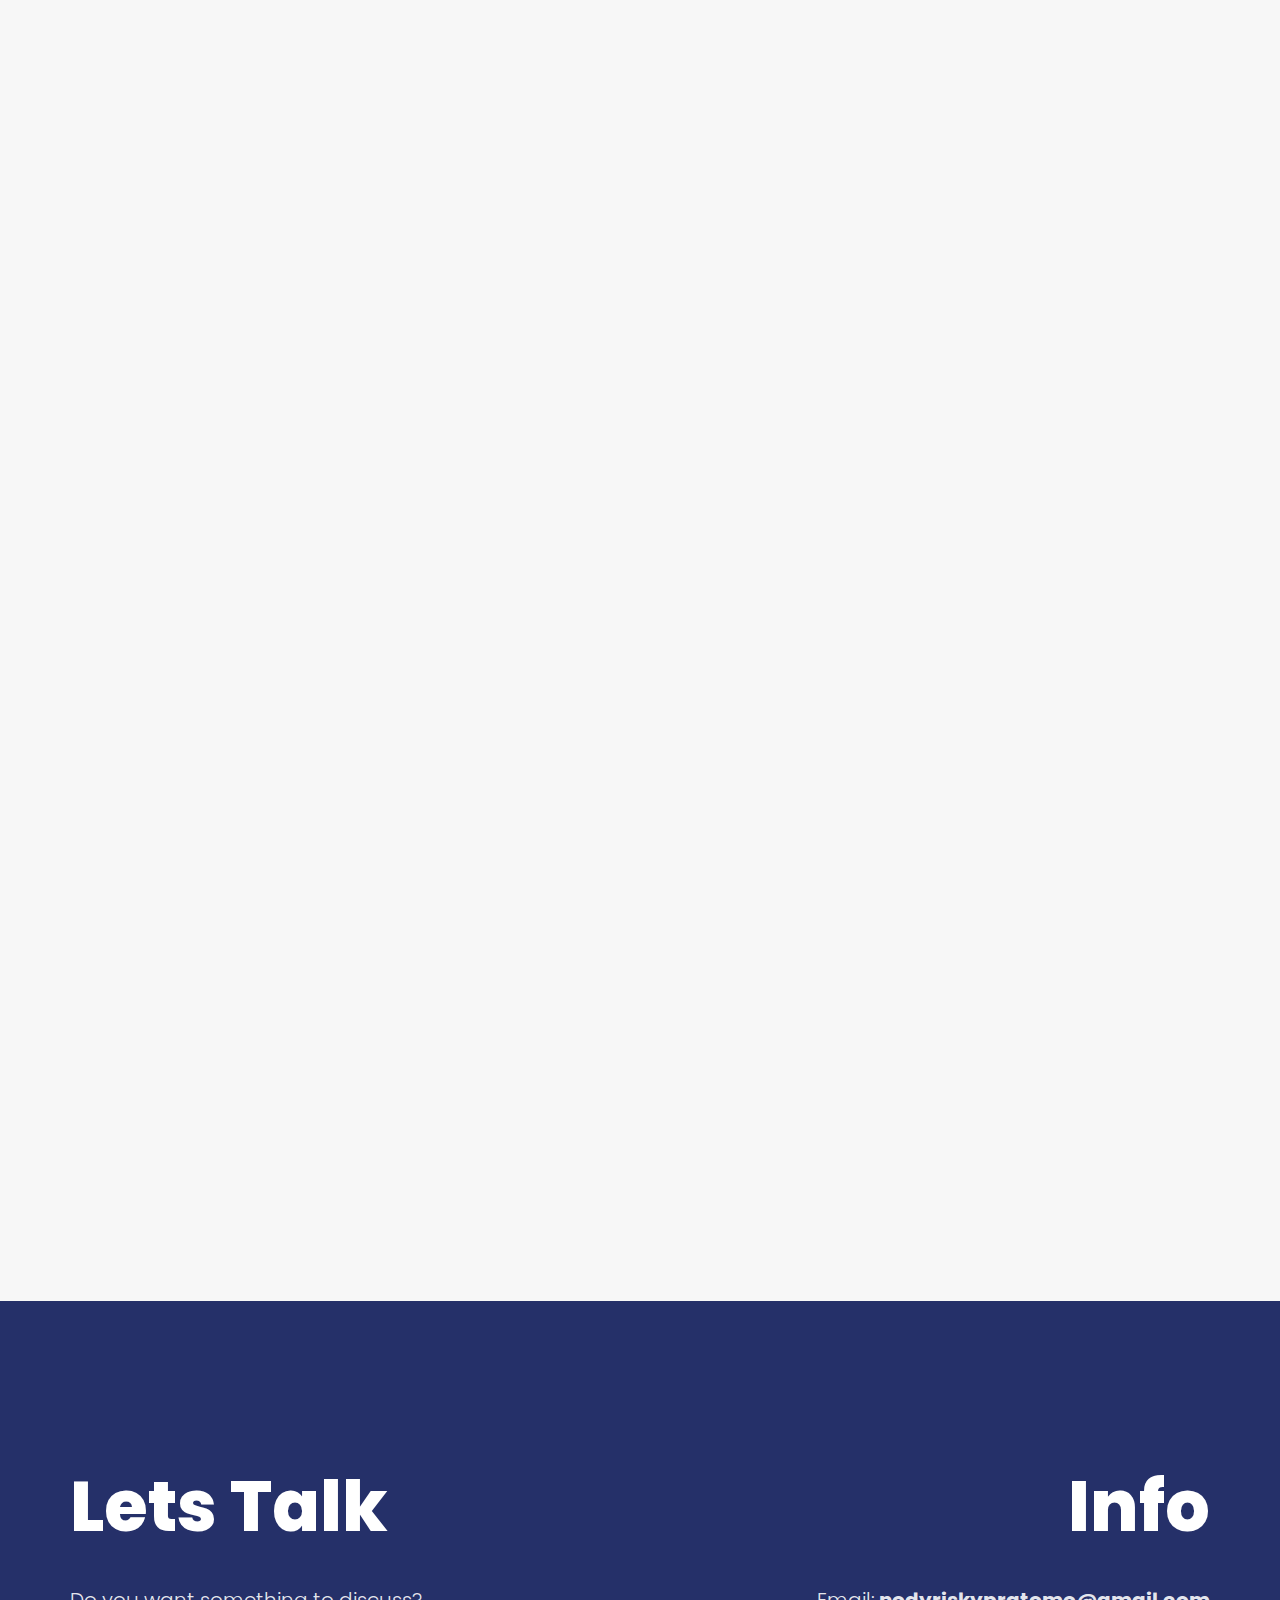
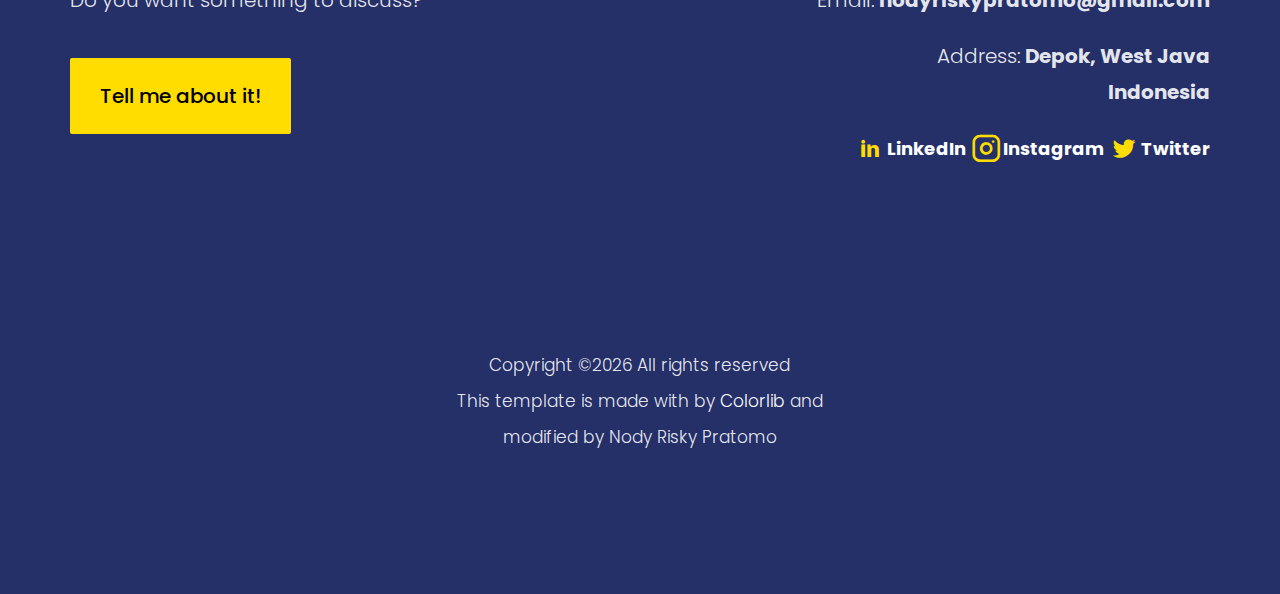
==== commit 230451cb: "coba" ====
--- a/index.html
+++ b/index.html
@@ -84,7 +84,7 @@
 								<div class="display-tc js-fullheight">
 									<div class="text-inner">
 										<div class="desc">
-											<h2>I’m Nody, a Software Developer</h2>
+											<h2>I’m Nody, a Software Developer / a system analyst</h2>
 											<p><a href="#profile" class="btn-view js-scroll-trigger">Get to know me <i class="icon-arrow-right3"></i></a></p>
 										</div>
 									</div>
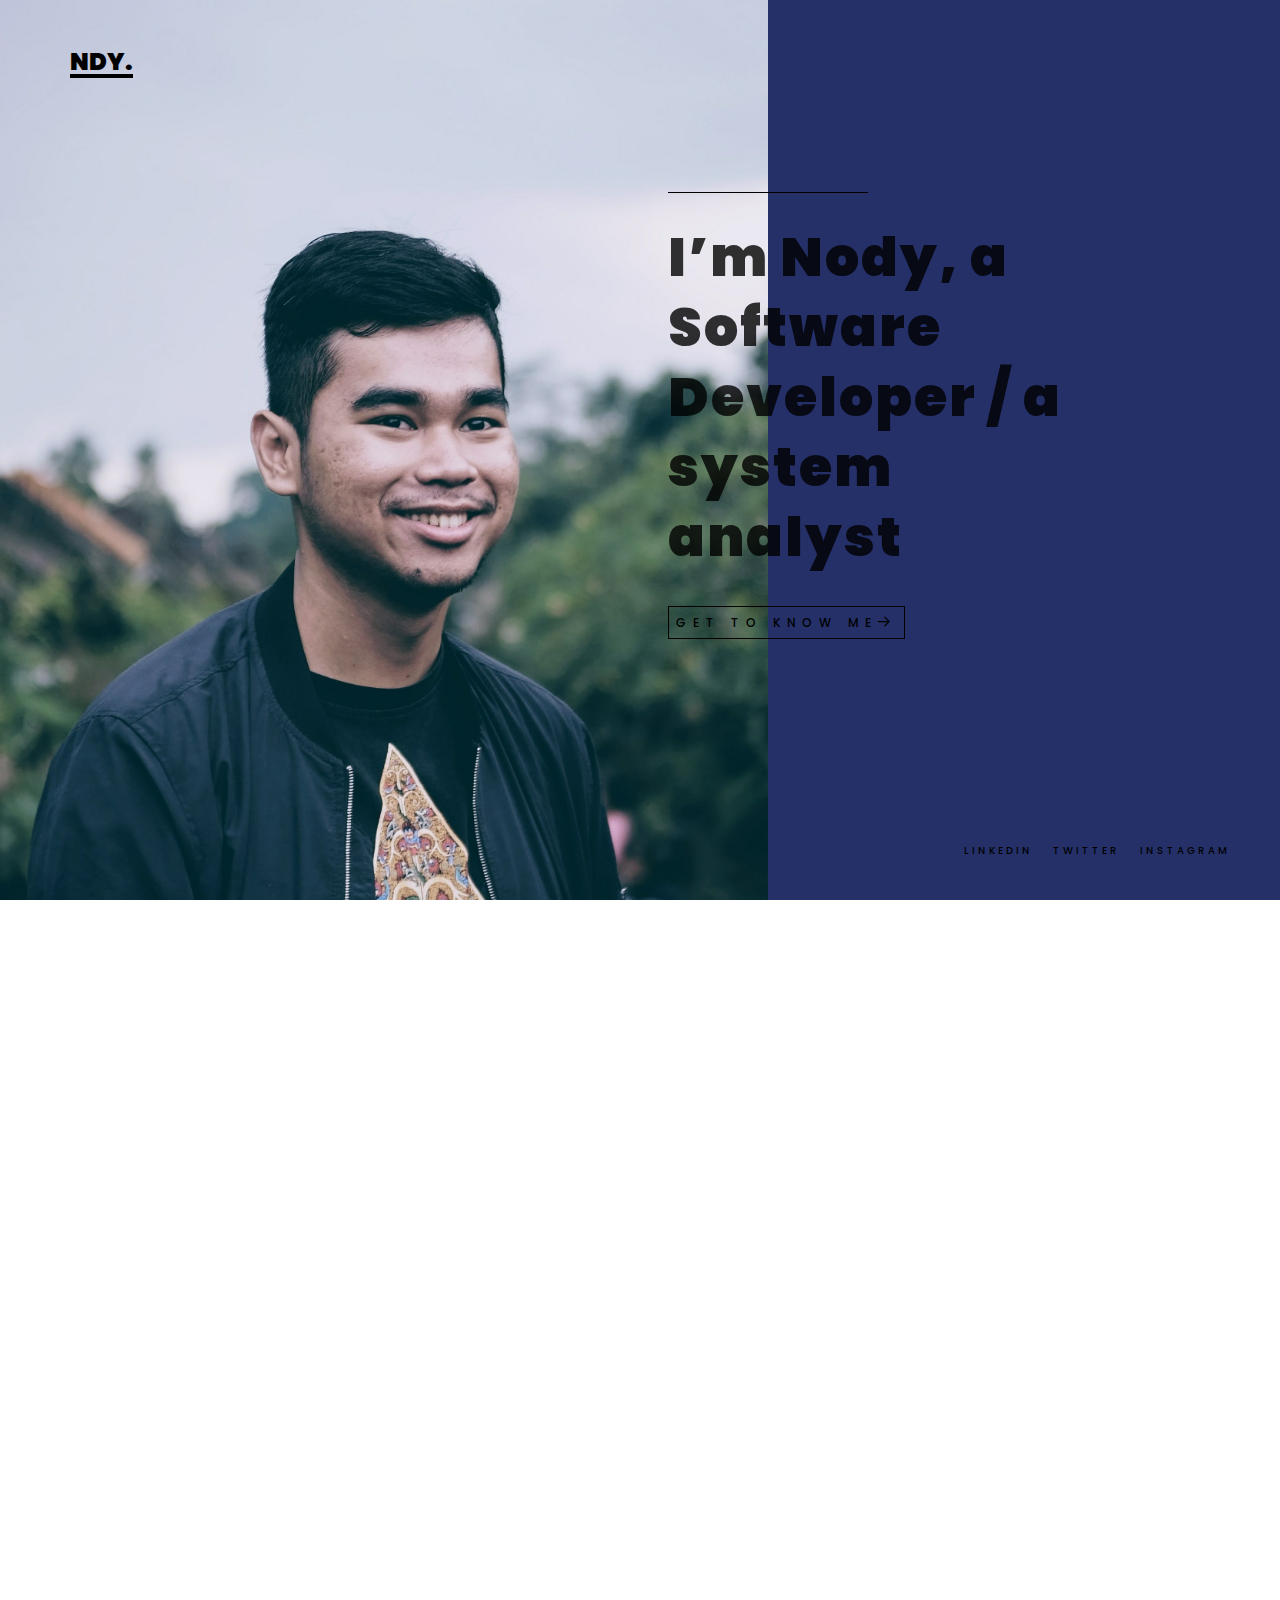
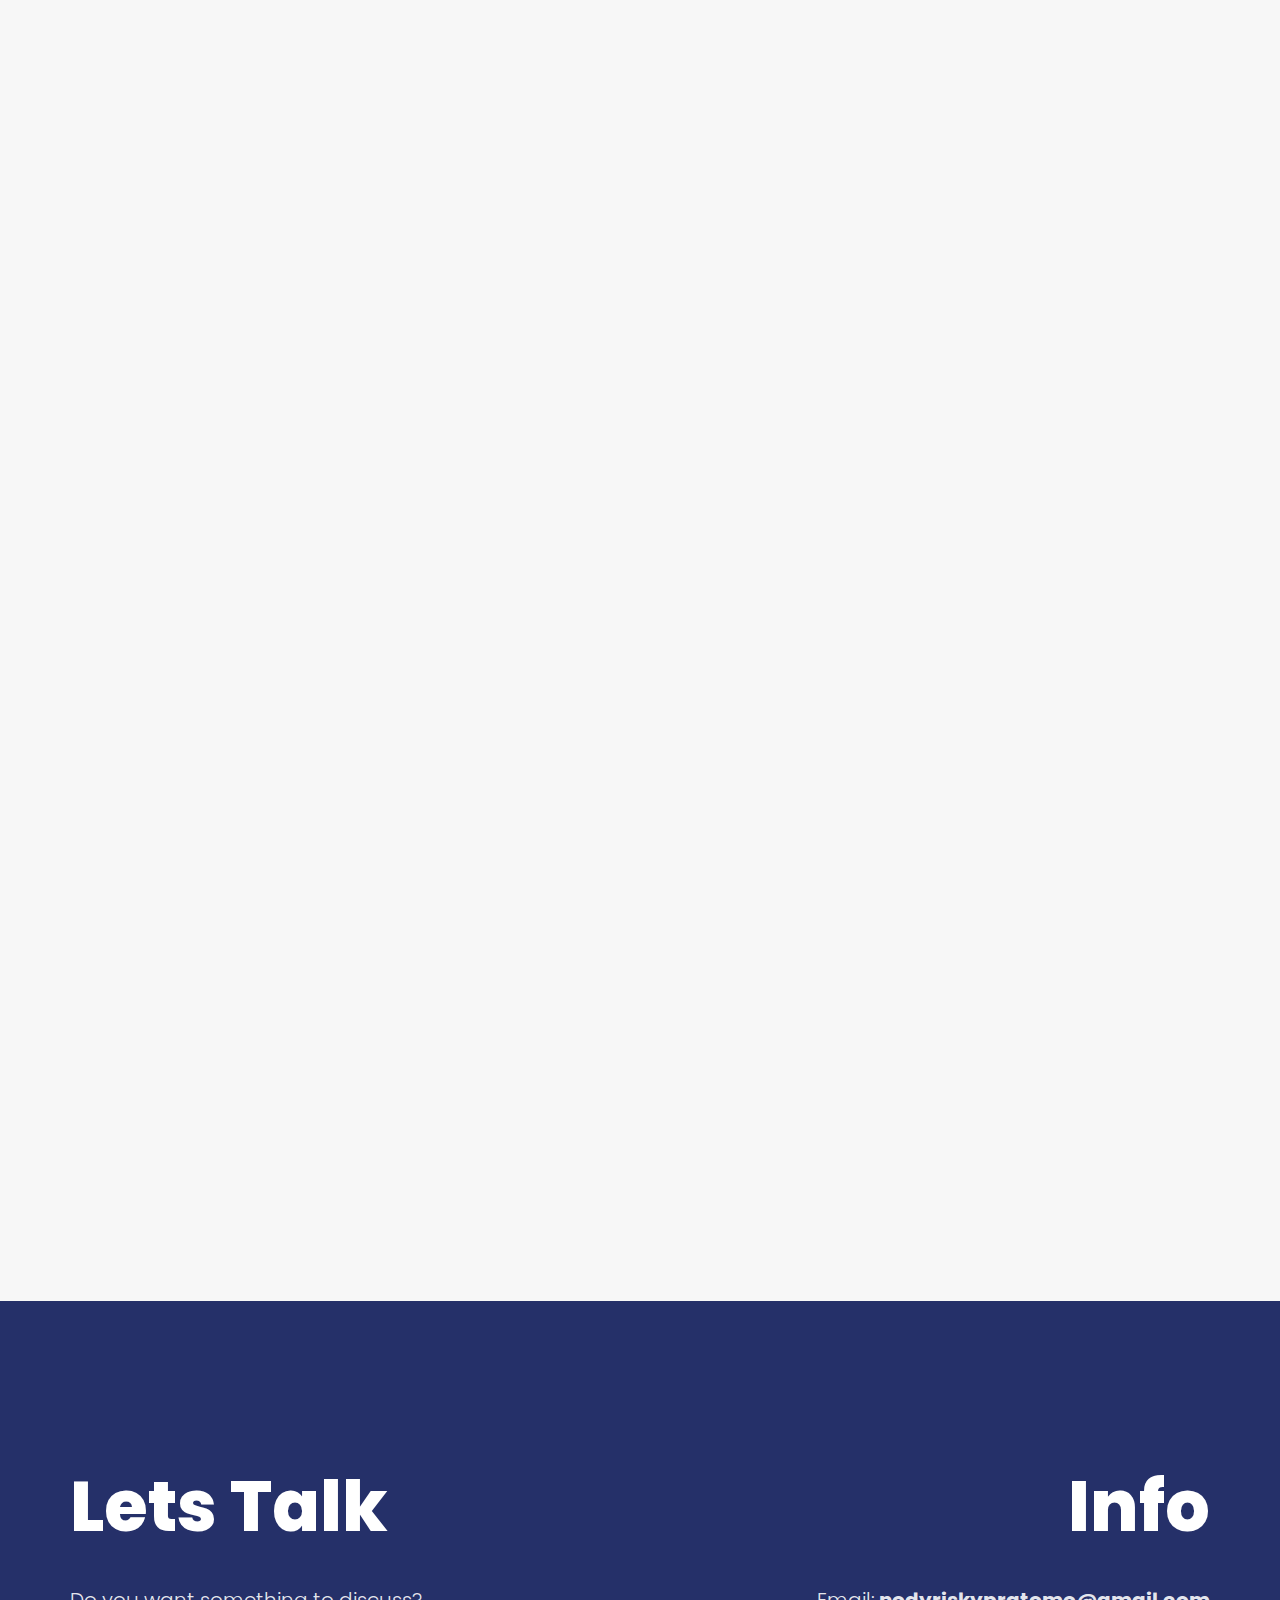
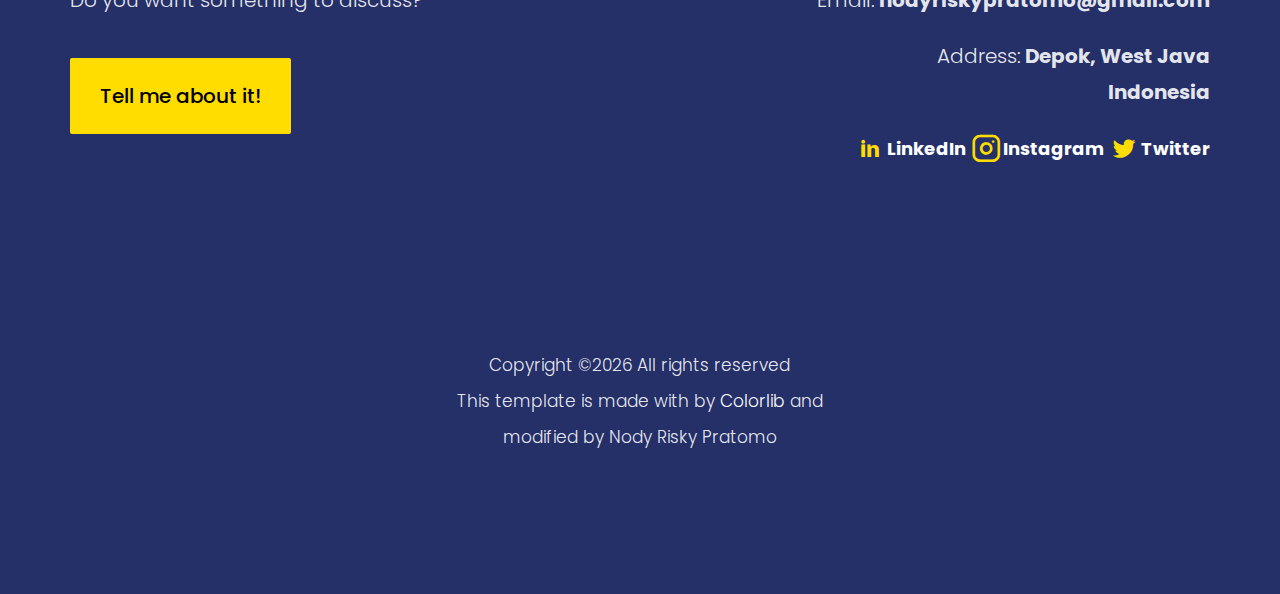
==== commit cea4b948: "bersih" ====
--- a/index.html
+++ b/index.html
@@ -85,7 +85,7 @@
 									<div class="text-inner">
 										<div class="desc">
 											<h2>I’m Nody, a Software Developer / a system analyst</h2>
-											<p><a href="#profile" class="btn-view js-scroll-trigger">Get to know me <i class="icon-arrow-right3"></i></a></p>
+											<p><a href="#profile" class="btn-view js-scroll-trigger">Get to know me<i class="icon-arrow-right3"></i></a></p>
 										</div>
 									</div>
 								</div>
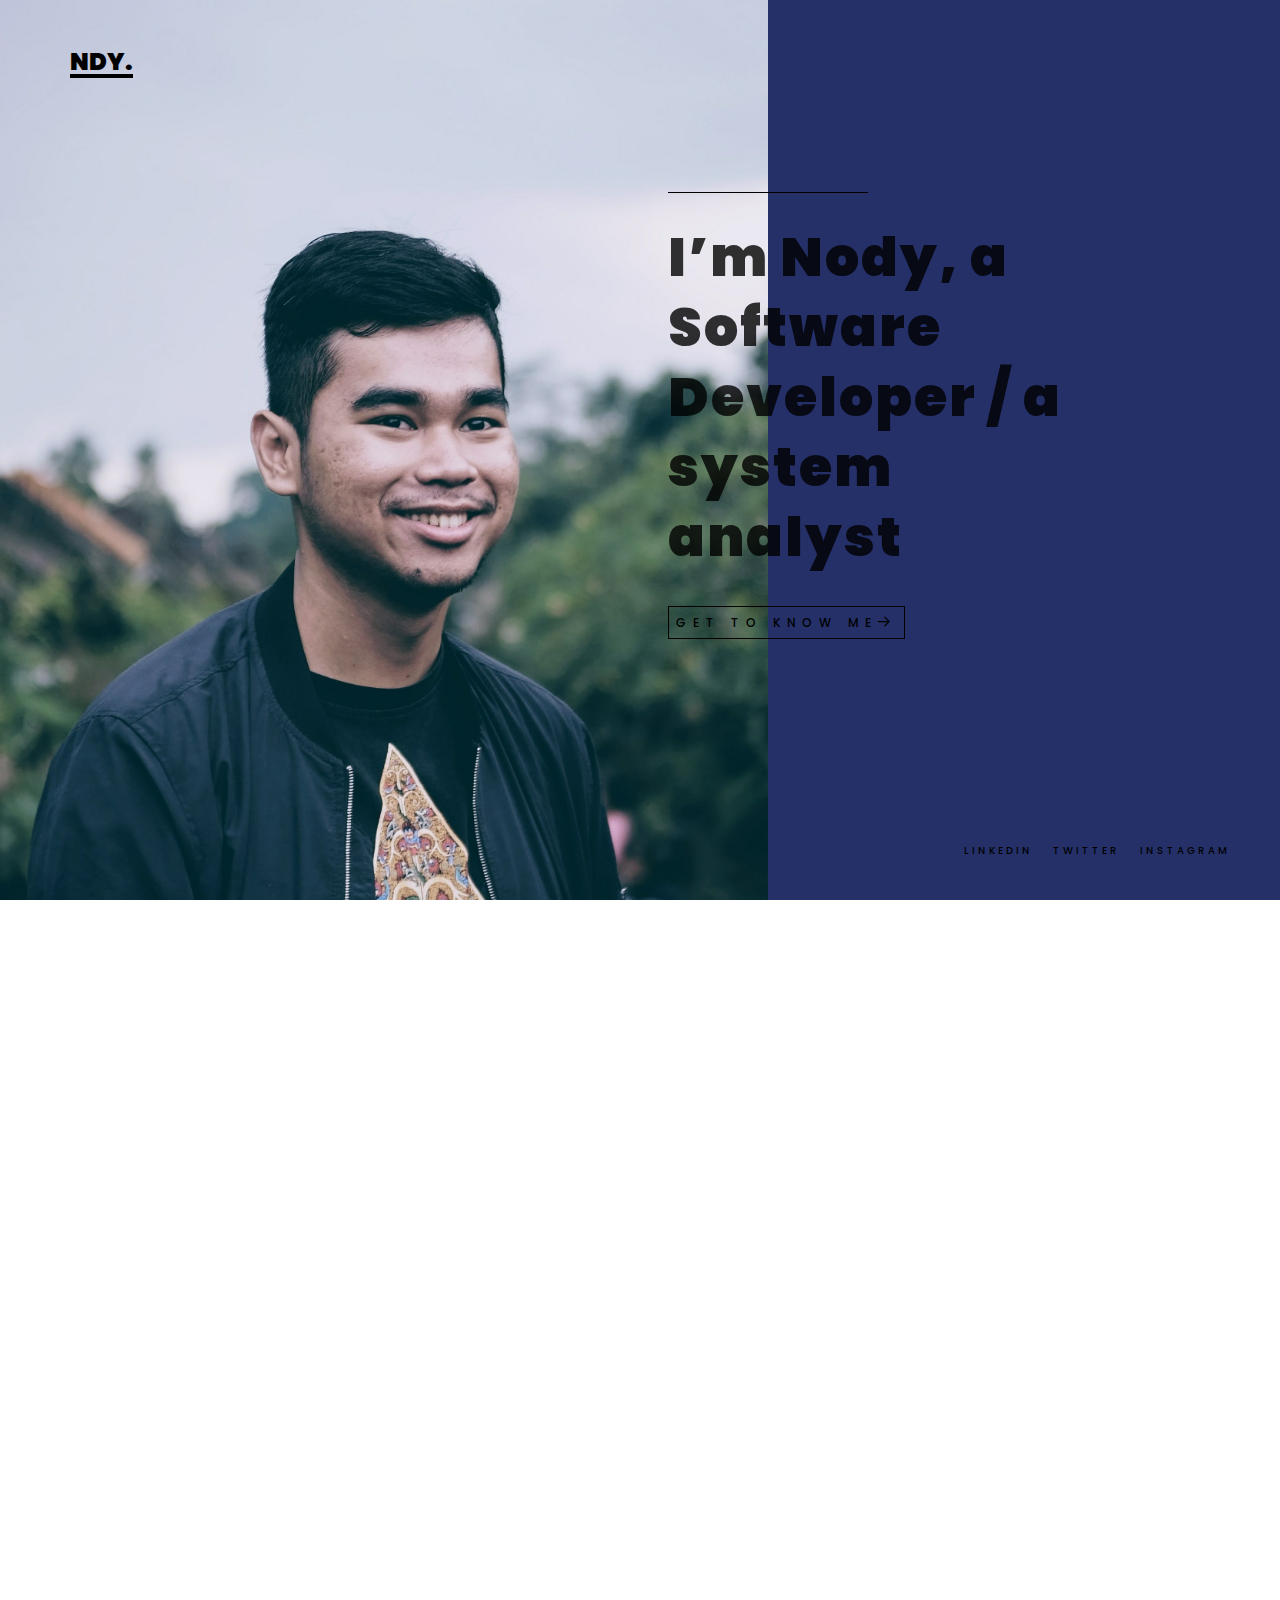
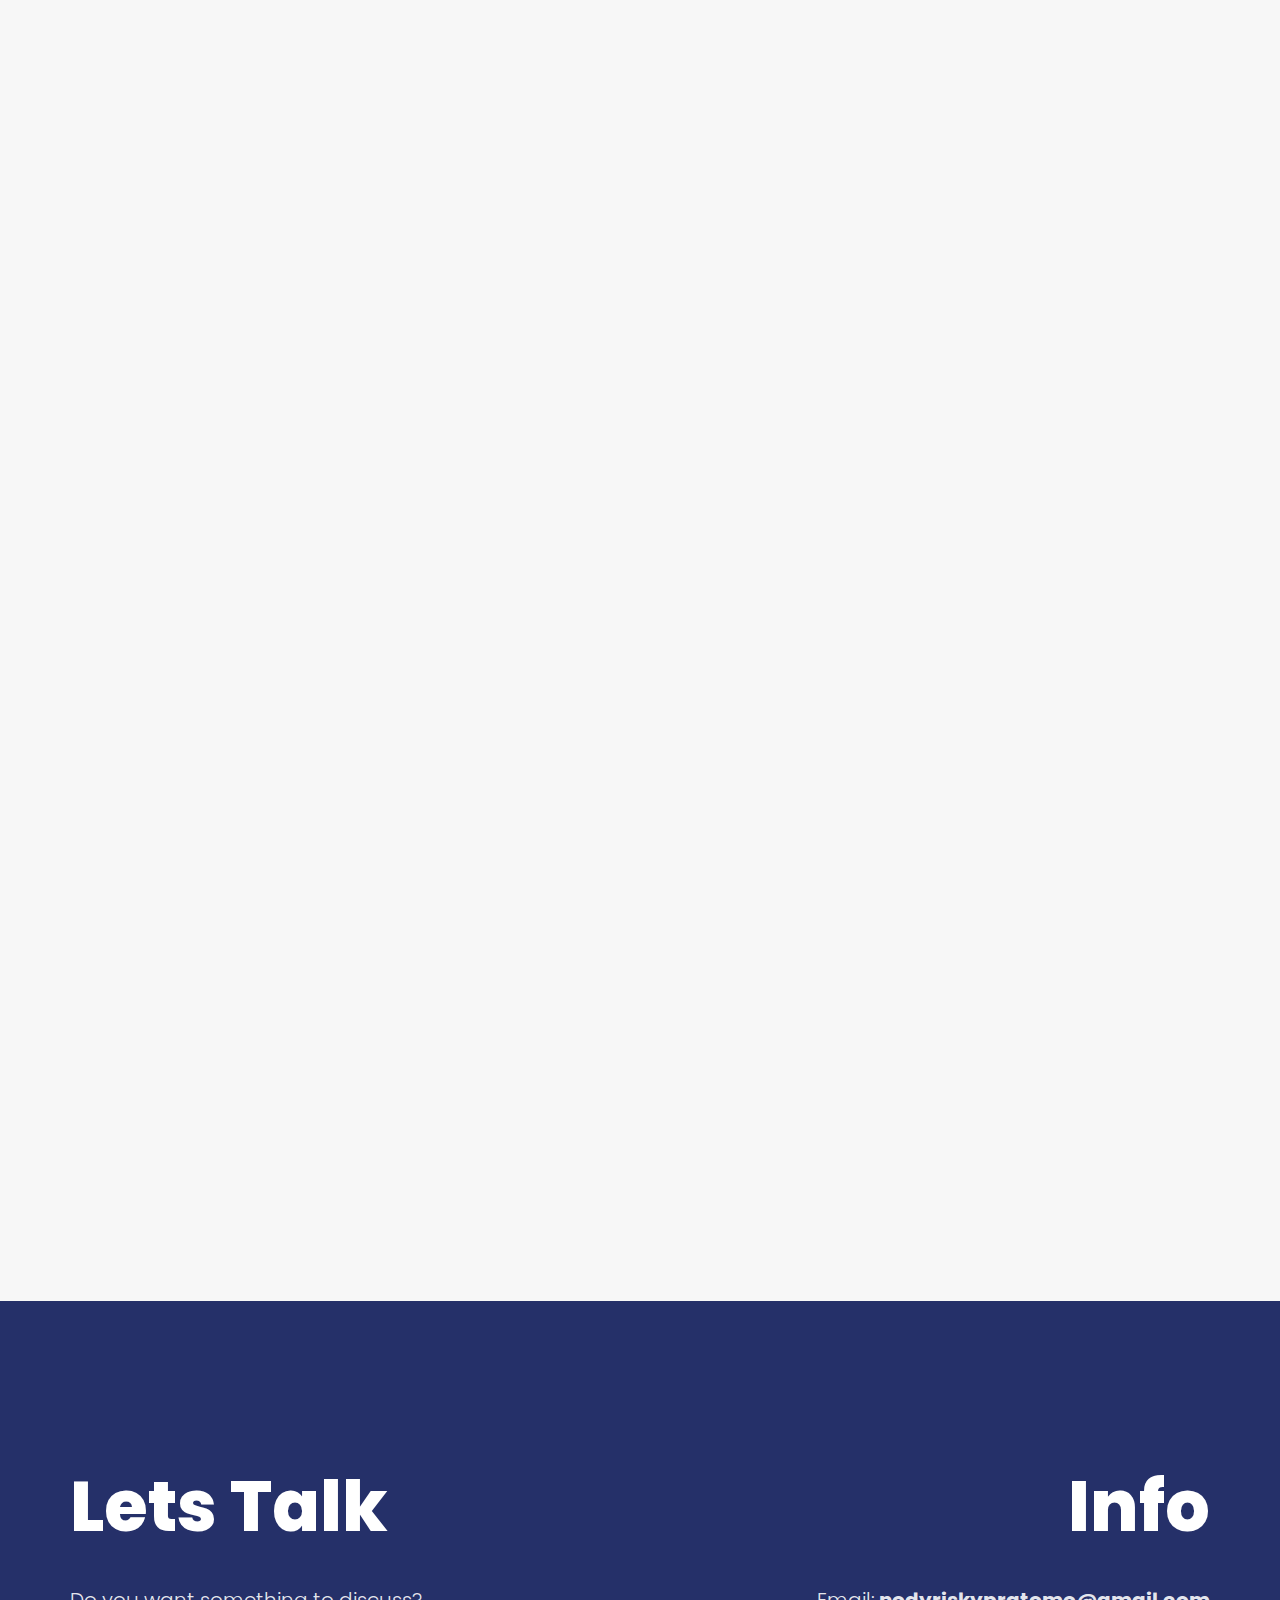
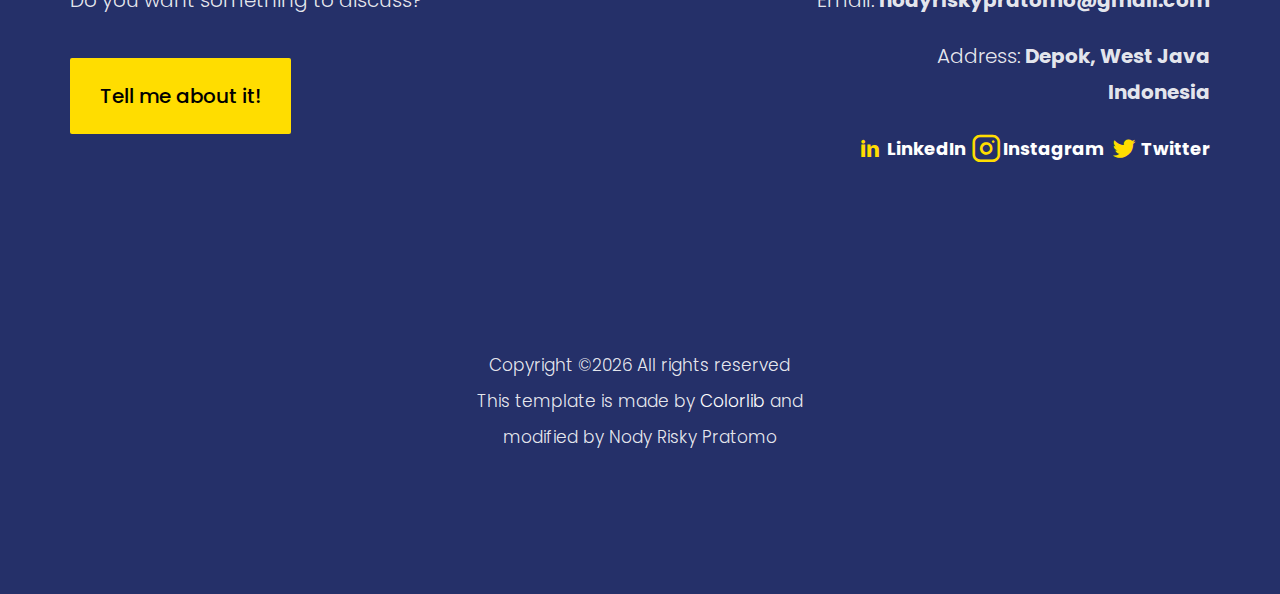
==== commit dbc65771: "footer fixed" ====
--- a/index.html
+++ b/index.html
@@ -464,7 +464,7 @@
 					<div class="col-md-4 col-md-offset-4 text-center">
 						<p>
 							<small class="block"><!-- Link back to Colorlib can't be removed. Template is licensed under CC BY 3.0. -->
-Copyright &copy;<script>document.write(new Date().getFullYear());</script> All rights reserved<br> This template is made with by <a href="https://colorlib.com" target="_blank">Colorlib</a> and modified by Nody Risky Pratomo
+Copyright &copy;<script>document.write(new Date().getFullYear());</script> All rights reserved<br> This template is made by <a href="https://colorlib.com" target="_blank">Colorlib</a> and modified by Nody Risky Pratomo
 <!-- Link back to Colorlib can't be removed. Template is licensed under CC BY 3.0. --></small>
 						</p>
 					</div>
